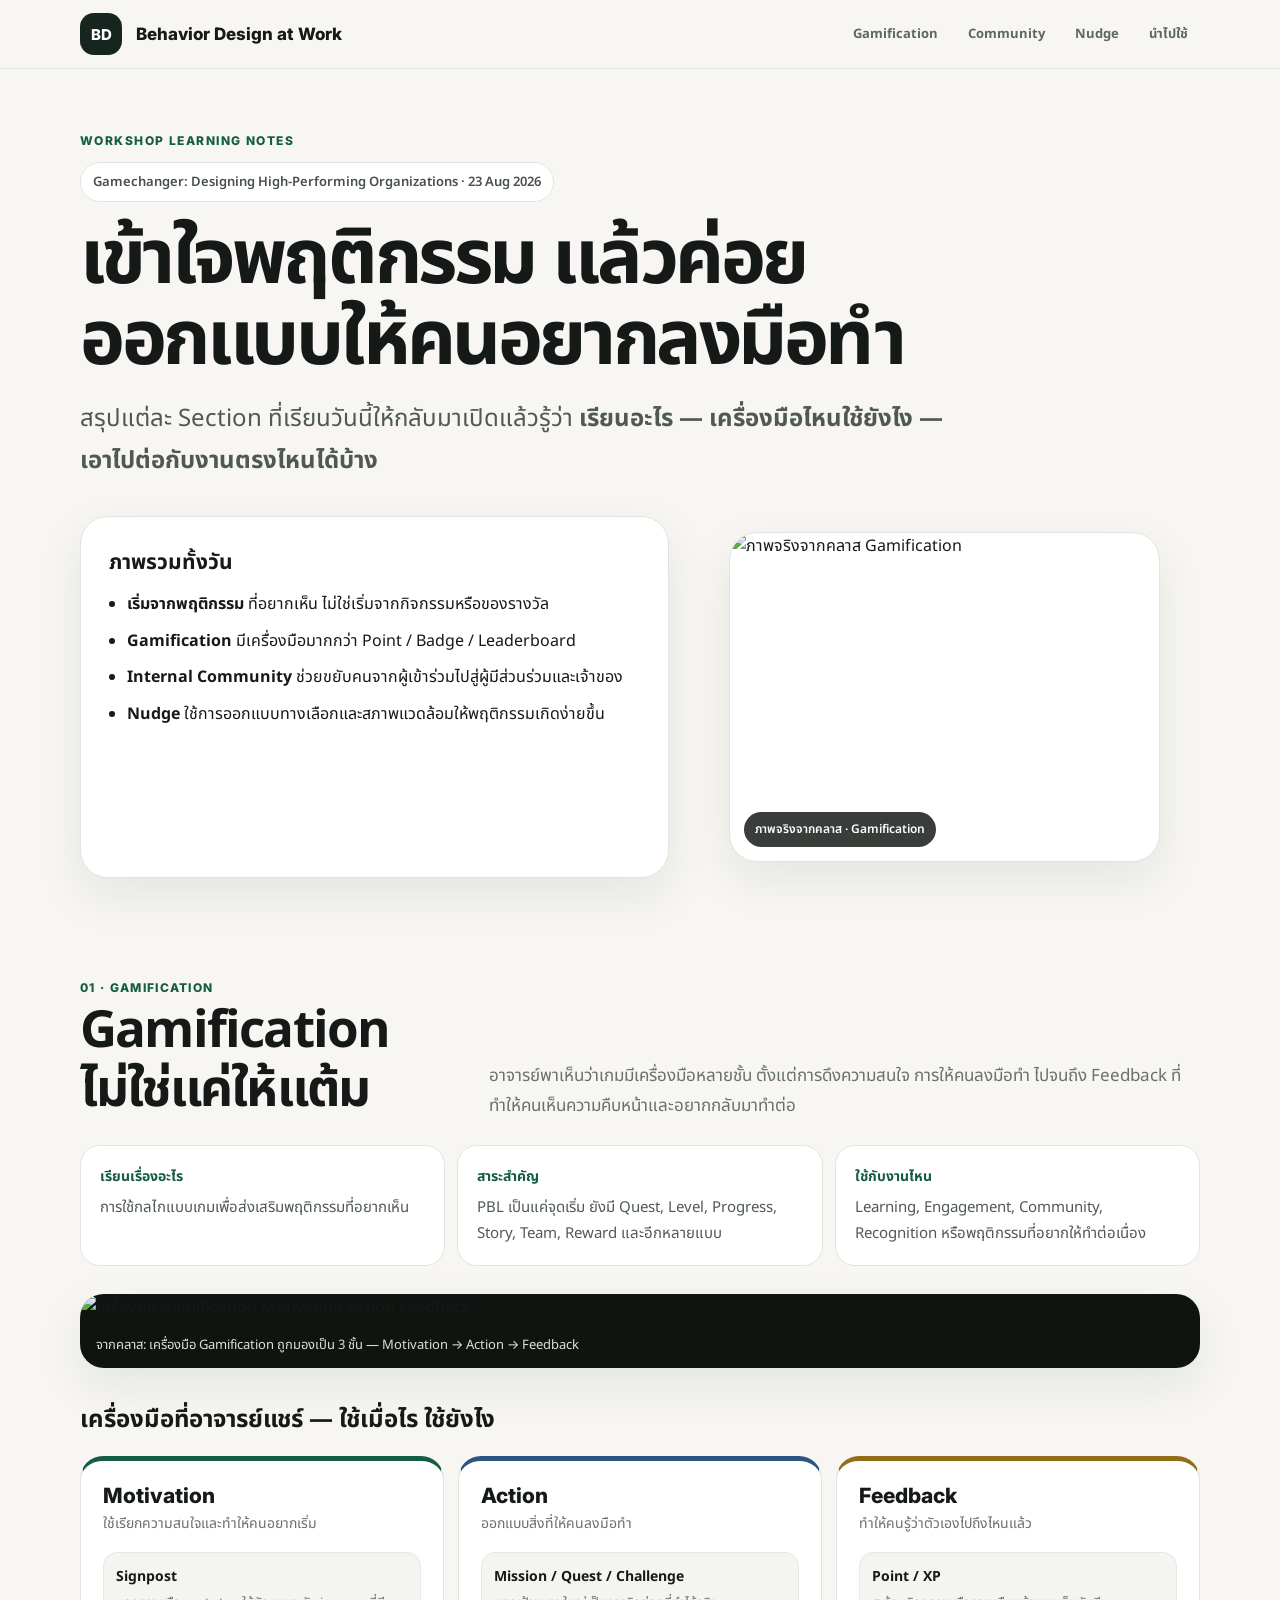
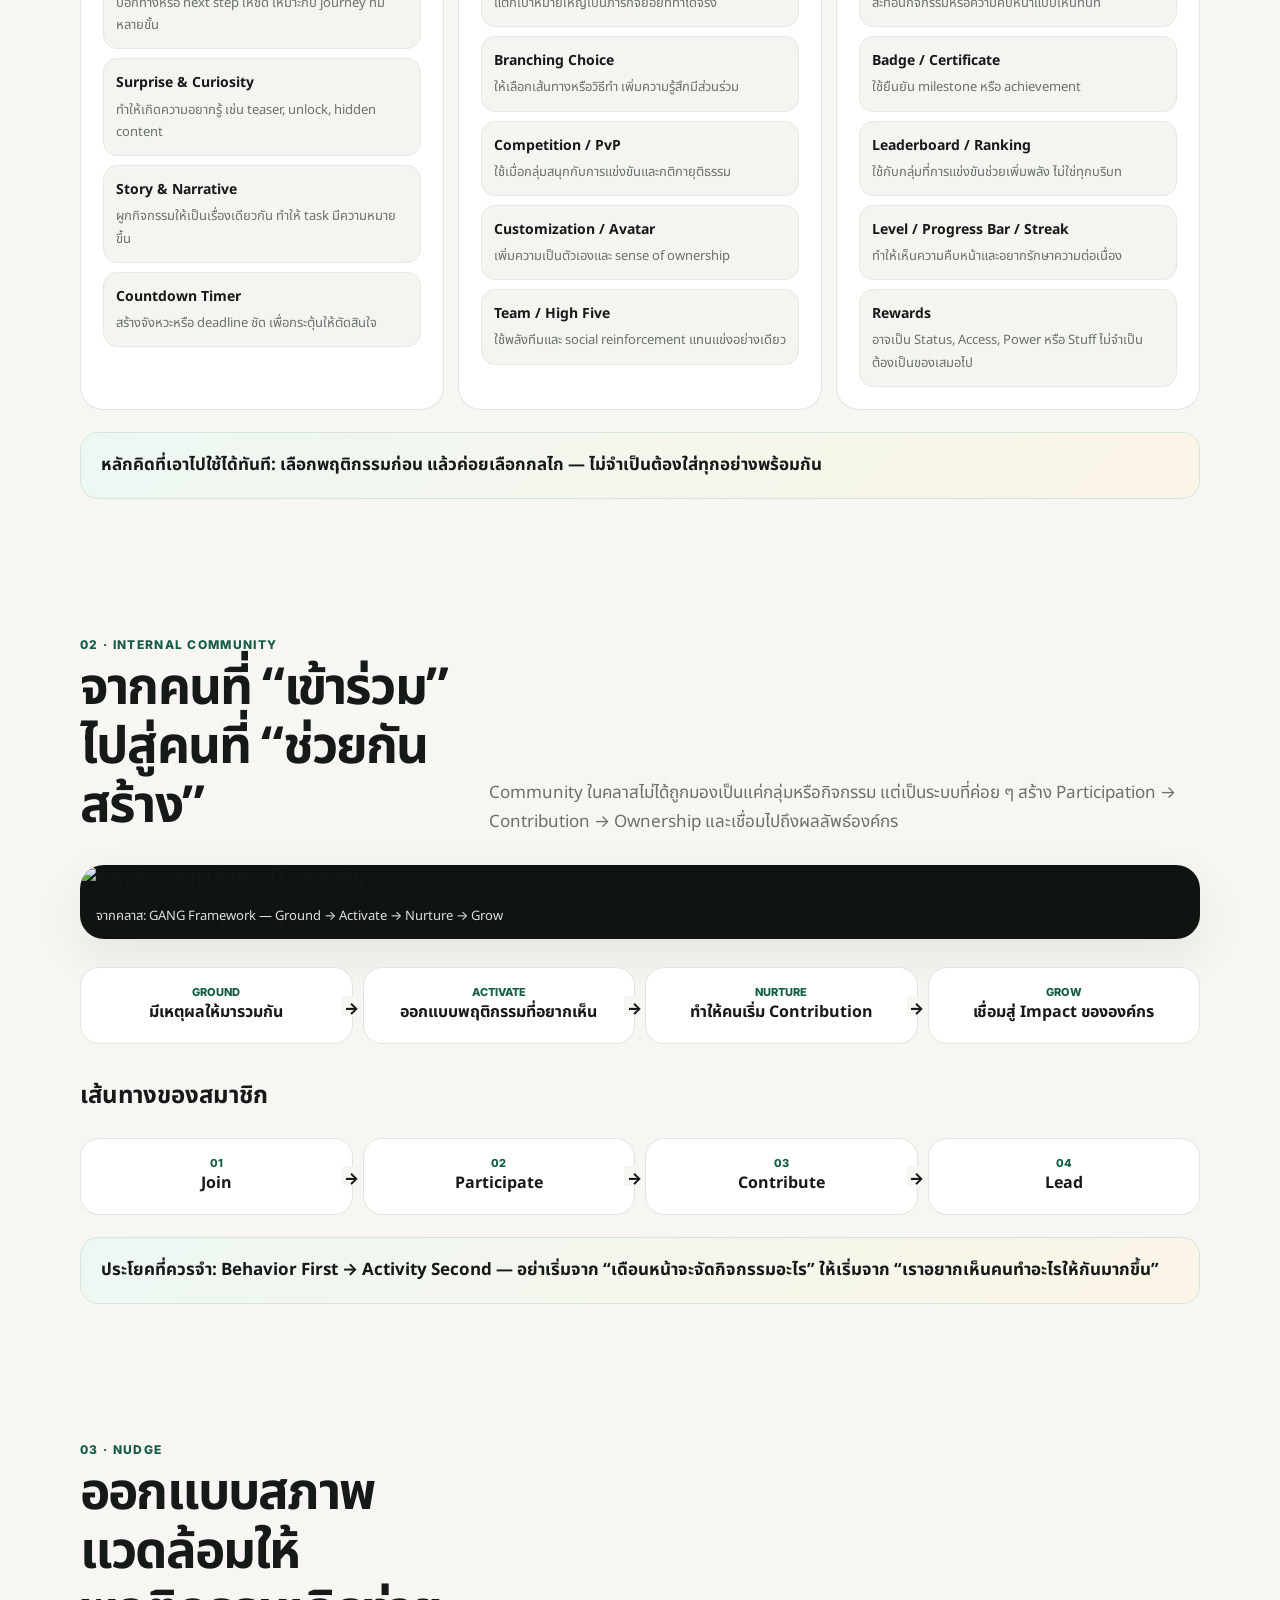
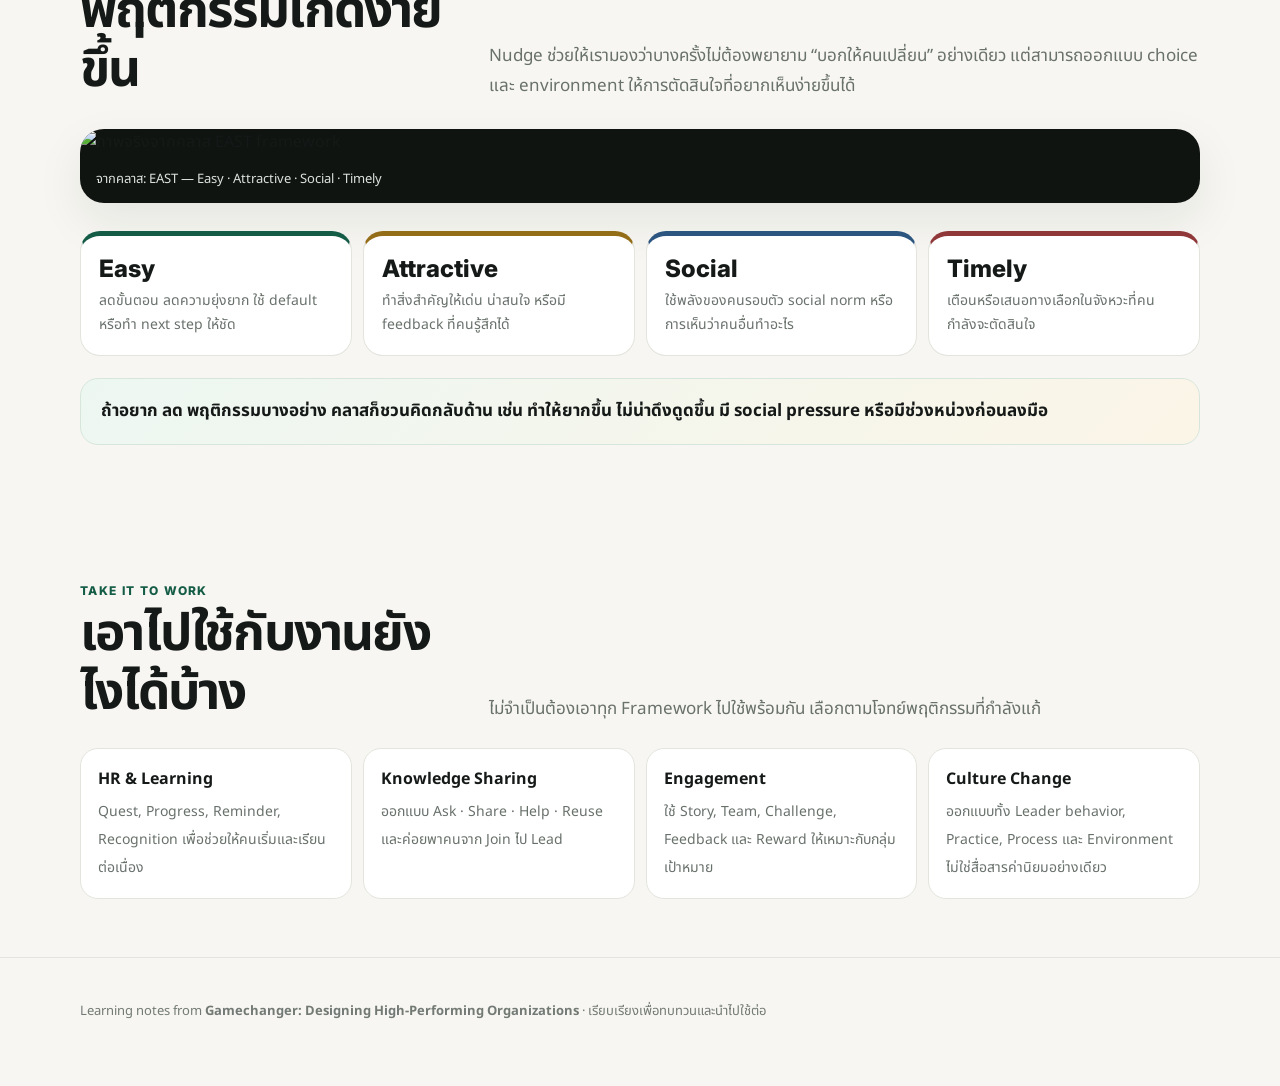
==== index.html @ 9a5d6af5 "Publish standalone Behavior Design workshop notes" ====
<!doctype html>
<html lang="th">
<head>
<meta charset="utf-8">
<meta name="viewport" content="width=device-width, initial-scale=1, viewport-fit=cover">
<meta name="theme-color" content="#F7F6F2">
<title>Behavior Design at Work — Gamechanger Workshop Notes</title>
<meta name="description" content="สรุปการเรียนจากงาน Gamechanger: Designing High-Performing Organizations เรื่อง Gamification, Internal Community และ Nudge แบบอ่านง่ายและนำไปใช้ได้จริง">
<link rel="preconnect" href="https://fonts.googleapis.com">
<link rel="preconnect" href="https://fonts.gstatic.com" crossorigin>
<link href="https://fonts.googleapis.com/css2?family=Inter:wght@500;600;700;800&family=Noto+Sans+Thai:wght@400;500;600;700&display=swap" rel="stylesheet">
<style>
:root{--bg:#f7f6f2;--card:#fff;--ink:#151917;--muted:#69716b;--line:#e4e4de;--green:#145c46;--green2:#e4f1ec;--blue:#2c557f;--blue2:#e9f0f7;--gold:#946d18;--gold2:#f7eed9;--red:#8f3739;--red2:#f6e8e8;--shadow:0 18px 48px rgba(19,32,25,.08)}
*{box-sizing:border-box}html{scroll-behavior:smooth}body{margin:0;background:var(--bg);color:var(--ink);font-family:'Noto Sans Thai','Inter',sans-serif;line-height:1.72;-webkit-font-smoothing:antialiased}a{color:inherit}img{display:block;max-width:100%}.wrap{width:min(1120px,calc(100% - 32px));margin:auto}
.top{position:sticky;top:0;z-index:30;background:rgba(247,246,242,.92);backdrop-filter:blur(14px);border-bottom:1px solid rgba(228,228,222,.9)}.topin{min-height:68px;display:flex;align-items:center;gap:14px}.logo{width:42px;height:42px;border-radius:14px;background:#17251f;color:#fff;display:grid;place-items:center;font:800 15px Inter}.brand{font:800 17px Inter}.nav{margin-left:auto;display:flex;gap:6px}.nav a{text-decoration:none;color:#5f6761;font-weight:700;font-size:13px;padding:9px 12px;border-radius:999px}.nav a:hover{background:#fff}
.hero{padding:64px 0 44px}.eyebrow{color:var(--green);font:800 12px Inter;letter-spacing:.12em;text-transform:uppercase}.event{display:inline-flex;margin-top:14px;padding:8px 12px;border:1px solid var(--line);background:#fff;border-radius:999px;font-size:13px;font-weight:600;color:#465049}.hero h1{font-size:clamp(42px,7vw,76px);line-height:1.06;letter-spacing:-.045em;margin:18px 0 18px;max-width:930px}.lead{font-size:clamp(18px,2.2vw,24px);color:#4f5952;max-width:880px;margin:0}.heroGrid{margin-top:34px;display:grid;grid-template-columns:1.07fr .93fr;gap:20px;align-items:stretch}.summary,.photo{background:var(--card);border:1px solid var(--line);border-radius:28px;box-shadow:var(--shadow)}.summary{padding:28px}.summary h2{font-size:21px;margin:0 0 10px}.summary ul{margin:0;padding-left:1.15em}.summary li{margin:9px 0}.photo{overflow:hidden;position:relative;min-height:330px}.photo img{width:100%;height:100%;object-fit:cover}.cap{position:absolute;bottom:14px;left:14px;color:#fff;background:rgba(15,20,17,.82);border-radius:999px;padding:7px 11px;font-size:12px;font-weight:600}
.section{padding:58px 0}.sectionHead{display:grid;grid-template-columns:.7fr 1.3fr;gap:26px;align-items:end;margin-bottom:24px}.kicker{font:800 12px Inter;color:var(--green);letter-spacing:.11em;text-transform:uppercase}.section h2{font-size:clamp(32px,4vw,52px);line-height:1.15;letter-spacing:-.035em;margin:8px 0 0}.intro{margin:0;color:var(--muted);font-size:17px;max-width:720px}.quick{display:grid;grid-template-columns:repeat(3,1fr);gap:12px;margin:22px 0 28px}.q{background:#fff;border:1px solid var(--line);border-radius:20px;padding:19px}.q b{display:block;color:var(--green);font-size:14px;margin-bottom:6px}.q p{margin:0;color:#505a53;font-size:15px}
.figure{background:#101411;border-radius:24px;overflow:hidden;box-shadow:var(--shadow);margin:28px 0}.figure img{width:100%;max-height:560px;object-fit:cover}.figcap{padding:12px 16px;color:#dce1dd;font-size:13px}
.sub{font-size:24px;margin:32px 0 14px}.toolkit{display:grid;grid-template-columns:repeat(3,1fr);gap:14px}.group{background:#fff;border:1px solid var(--line);border-radius:23px;padding:22px}.group.m{border-top:5px solid var(--green)}.group.a{border-top:5px solid var(--blue)}.group.f{border-top:5px solid var(--gold)}.group h3{font:800 21px Inter;margin:0}.group>.desc{font-size:14px;color:var(--muted);margin:4px 0 16px}.chips{display:flex;flex-direction:column;gap:9px}.chip{background:#f4f4f0;border:1px solid #e8e8e2;border-radius:14px;padding:12px}.chip strong{display:block;font-size:14px}.chip span{display:block;font-size:13px;color:#69716b;margin-top:3px}
.flow{display:grid;grid-template-columns:repeat(4,1fr);gap:10px;margin:20px 0}.step{background:#fff;border:1px solid var(--line);border-radius:19px;text-align:center;padding:17px;position:relative}.step small{display:block;color:var(--green);font:800 11px Inter}.step strong{font-size:16px}.step:not(:last-child):after{content:'→';position:absolute;right:-10px;top:50%;transform:translateY(-50%);background:var(--bg);width:20px;height:20px;display:grid;place-items:center;font-weight:800}.callout{margin:22px 0;padding:18px 20px;border-radius:18px;background:linear-gradient(135deg,#edf7f2,#fbf5e7);border:1px solid #d7e6dc;font-size:17px;font-weight:700}
.east{display:grid;grid-template-columns:repeat(4,1fr);gap:11px}.e{background:#fff;border:1px solid var(--line);border-radius:20px;padding:18px}.e strong{display:block;font:800 24px Inter;margin-bottom:6px}.e p{margin:0;color:var(--muted);font-size:14px}.e.easy{border-top:5px solid var(--green)}.e.att{border-top:5px solid var(--gold)}.e.soc{border-top:5px solid var(--blue)}.e.time{border-top:5px solid var(--red)}
.apps{display:grid;grid-template-columns:repeat(4,1fr);gap:11px}.app{background:#fff;border:1px solid var(--line);border-radius:18px;padding:17px}.app strong{display:block;margin-bottom:5px}.app span{font-size:14px;color:var(--muted)}.footer{padding:42px 0 64px;color:#737a75;font-size:13px;border-top:1px solid var(--line)}
@media(max-width:820px){.wrap{width:min(100% - 24px,1120px)}.topin{min-height:62px}.nav{display:none}.brand{font-size:15px}.hero{padding:42px 0 30px}.hero h1{font-size:42px}.heroGrid,.sectionHead{grid-template-columns:1fr}.photo{min-height:250px}.quick,.toolkit,.east,.apps{grid-template-columns:1fr}.flow{grid-template-columns:1fr 1fr}.step:nth-child(2):after{display:none}.section{padding:44px 0}.intro{font-size:16px}.figure img{max-height:none}}
</style>
</head>
<body>
<header class="top"><div class="wrap topin"><div class="logo">BD</div><div class="brand">Behavior Design at Work</div><nav class="nav"><a href="#gamification">Gamification</a><a href="#community">Community</a><a href="#nudge">Nudge</a><a href="#apply">นำไปใช้</a></nav></div></header>
<main>
<section class="hero"><div class="wrap"><div class="eyebrow">Workshop Learning Notes</div><div class="event">Gamechanger: Designing High-Performing Organizations · 23 Aug 2026</div><h1>เข้าใจพฤติกรรม แล้วค่อยออกแบบให้คนอยากลงมือทำ</h1><p class="lead">สรุปแต่ละ Section ที่เรียนวันนี้ให้กลับมาเปิดแล้วรู้ว่า <b>เรียนอะไร — เครื่องมือไหนใช้ยังไง — เอาไปต่อกับงานตรงไหนได้บ้าง</b></p><div class="heroGrid"><article class="summary"><h2>ภาพรวมทั้งวัน</h2><ul><li><b>เริ่มจากพฤติกรรม</b> ที่อยากเห็น ไม่ใช่เริ่มจากกิจกรรมหรือของรางวัล</li><li><b>Gamification</b> มีเครื่องมือมากกว่า Point / Badge / Leaderboard</li><li><b>Internal Community</b> ช่วยขยับคนจากผู้เข้าร่วมไปสู่ผู้มีส่วนร่วมและเจ้าของ</li><li><b>Nudge</b> ใช้การออกแบบทางเลือกและสภาพแวดล้อมให้พฤติกรรมเกิดง่ายขึ้น</li></ul></article><figure class="photo"><img src="https://raw.githubusercontent.com/Berryoatzii/training-dashboard/main/behavior-design-notes/gamification.jpg" alt="ภาพจริงจากคลาส Gamification"><figcaption class="cap">ภาพจริงจากคลาส · Gamification</figcaption></figure></div></div></section>
<section class="section" id="gamification"><div class="wrap"><div class="sectionHead"><div><div class="kicker">01 · Gamification</div><h2>Gamification ไม่ใช่แค่ให้แต้ม</h2></div><p class="intro">อาจารย์พาเห็นว่าเกมมีเครื่องมือหลายชั้น ตั้งแต่การดึงความสนใจ การให้คนลงมือทำ ไปจนถึง Feedback ที่ทำให้คนเห็นความคืบหน้าและอยากกลับมาทำต่อ</p></div><div class="quick"><div class="q"><b>เรียนเรื่องอะไร</b><p>การใช้กลไกแบบเกมเพื่อส่งเสริมพฤติกรรมที่อยากเห็น</p></div><div class="q"><b>สาระสำคัญ</b><p>PBL เป็นแค่จุดเริ่ม ยังมี Quest, Level, Progress, Story, Team, Reward และอีกหลายแบบ</p></div><div class="q"><b>ใช้กับงานไหน</b><p>Learning, Engagement, Community, Recognition หรือพฤติกรรมที่อยากให้ทำต่อเนื่อง</p></div></div><figure class="figure"><img src="https://raw.githubusercontent.com/Berryoatzii/training-dashboard/main/behavior-design-notes/gamification.jpg" alt="เครื่องมือ Gamification Motivation Action Feedback"><figcaption class="figcap">จากคลาส: เครื่องมือ Gamification ถูกมองเป็น 3 ชั้น — Motivation → Action → Feedback</figcaption></figure><h3 class="sub">เครื่องมือที่อาจารย์แชร์ — ใช้เมื่อไร ใช้ยังไง</h3><div class="toolkit"><div class="group m"><h3>Motivation</h3><p class="desc">ใช้เรียกความสนใจและทำให้คนอยากเริ่ม</p><div class="chips"><div class="chip"><strong>Signpost</strong><span>บอกทางหรือ next step ให้ชัด เหมาะกับ journey ที่มีหลายขั้น</span></div><div class="chip"><strong>Surprise & Curiosity</strong><span>ทำให้เกิดความอยากรู้ เช่น teaser, unlock, hidden content</span></div><div class="chip"><strong>Story & Narrative</strong><span>ผูกกิจกรรมให้เป็นเรื่องเดียวกัน ทำให้ task มีความหมายขึ้น</span></div><div class="chip"><strong>Countdown Timer</strong><span>สร้างจังหวะหรือ deadline ชัด เพื่อกระตุ้นให้ตัดสินใจ</span></div></div></div><div class="group a"><h3>Action</h3><p class="desc">ออกแบบสิ่งที่ให้คนลงมือทำ</p><div class="chips"><div class="chip"><strong>Mission / Quest / Challenge</strong><span>แตกเป้าหมายใหญ่เป็นภารกิจย่อยที่ทำได้จริง</span></div><div class="chip"><strong>Branching Choice</strong><span>ให้เลือกเส้นทางหรือวิธีทำ เพิ่มความรู้สึกมีส่วนร่วม</span></div><div class="chip"><strong>Competition / PvP</strong><span>ใช้เมื่อกลุ่มสนุกกับการแข่งขันและกติกายุติธรรม</span></div><div class="chip"><strong>Customization / Avatar</strong><span>เพิ่มความเป็นตัวเองและ sense of ownership</span></div><div class="chip"><strong>Team / High Five</strong><span>ใช้พลังทีมและ social reinforcement แทนแข่งอย่างเดียว</span></div></div></div><div class="group f"><h3>Feedback</h3><p class="desc">ทำให้คนรู้ว่าตัวเองไปถึงไหนแล้ว</p><div class="chips"><div class="chip"><strong>Point / XP</strong><span>สะท้อนกิจกรรมหรือความคืบหน้าแบบเห็นทันที</span></div><div class="chip"><strong>Badge / Certificate</strong><span>ใช้ยืนยัน milestone หรือ achievement</span></div><div class="chip"><strong>Leaderboard / Ranking</strong><span>ใช้กับกลุ่มที่การแข่งขันช่วยเพิ่มพลัง ไม่ใช่ทุกบริบท</span></div><div class="chip"><strong>Level / Progress Bar / Streak</strong><span>ทำให้เห็นความคืบหน้าและอยากรักษาความต่อเนื่อง</span></div><div class="chip"><strong>Rewards</strong><span>อาจเป็น Status, Access, Power หรือ Stuff ไม่จำเป็นต้องเป็นของเสมอไป</span></div></div></div></div><div class="callout">หลักคิดที่เอาไปใช้ได้ทันที: <b>เลือกพฤติกรรมก่อน แล้วค่อยเลือกกลไก</b> — ไม่จำเป็นต้องใส่ทุกอย่างพร้อมกัน</div></div></section>
<section class="section" id="community"><div class="wrap"><div class="sectionHead"><div><div class="kicker">02 · Internal Community</div><h2>จากคนที่ “เข้าร่วม” ไปสู่คนที่ “ช่วยกันสร้าง”</h2></div><p class="intro">Community ในคลาสไม่ได้ถูกมองเป็นแค่กลุ่มหรือกิจกรรม แต่เป็นระบบที่ค่อย ๆ สร้าง Participation → Contribution → Ownership และเชื่อมไปถึงผลลัพธ์องค์กร</p></div><figure class="figure"><img src="https://raw.githubusercontent.com/Berryoatzii/training-dashboard/main/behavior-design-notes/community.jpg" alt="ภาพจริงจากคลาส Internal Community"><figcaption class="figcap">จากคลาส: GANG Framework — Ground → Activate → Nurture → Grow</figcaption></figure><div class="flow"><div class="step"><small>GROUND</small><strong>มีเหตุผลให้มารวมกัน</strong></div><div class="step"><small>ACTIVATE</small><strong>ออกแบบพฤติกรรมที่อยากเห็น</strong></div><div class="step"><small>NURTURE</small><strong>ทำให้คนเริ่ม Contribution</strong></div><div class="step"><small>GROW</small><strong>เชื่อมสู่ Impact ขององค์กร</strong></div></div><h3 class="sub">เส้นทางของสมาชิก</h3><div class="flow"><div class="step"><small>01</small><strong>Join</strong></div><div class="step"><small>02</small><strong>Participate</strong></div><div class="step"><small>03</small><strong>Contribute</strong></div><div class="step"><small>04</small><strong>Lead</strong></div></div><div class="callout">ประโยคที่ควรจำ: <b>Behavior First → Activity Second</b> — อย่าเริ่มจาก “เดือนหน้าจะจัดกิจกรรมอะไร” ให้เริ่มจาก “เราอยากเห็นคนทำอะไรให้กันมากขึ้น”</div></div></section>
<section class="section" id="nudge"><div class="wrap"><div class="sectionHead"><div><div class="kicker">03 · Nudge</div><h2>ออกแบบสภาพแวดล้อมให้พฤติกรรมเกิดง่ายขึ้น</h2></div><p class="intro">Nudge ช่วยให้เรามองว่าบางครั้งไม่ต้องพยายาม “บอกให้คนเปลี่ยน” อย่างเดียว แต่สามารถออกแบบ choice และ environment ให้การตัดสินใจที่อยากเห็นง่ายขึ้นได้</p></div><figure class="figure"><img src="https://raw.githubusercontent.com/Berryoatzii/training-dashboard/main/behavior-design-notes/nudge.jpg" alt="ภาพจริงจากคลาส EAST framework"><figcaption class="figcap">จากคลาส: EAST — Easy · Attractive · Social · Timely</figcaption></figure><div class="east"><div class="e easy"><strong>Easy</strong><p>ลดขั้นตอน ลดความยุ่งยาก ใช้ default หรือทำ next step ให้ชัด</p></div><div class="e att"><strong>Attractive</strong><p>ทำสิ่งสำคัญให้เด่น น่าสนใจ หรือมี feedback ที่คนรู้สึกได้</p></div><div class="e soc"><strong>Social</strong><p>ใช้พลังของคนรอบตัว social norm หรือการเห็นว่าคนอื่นทำอะไร</p></div><div class="e time"><strong>Timely</strong><p>เตือนหรือเสนอทางเลือกในจังหวะที่คนกำลังจะตัดสินใจ</p></div></div><div class="callout">ถ้าอยาก <b>ลด</b> พฤติกรรมบางอย่าง คลาสก็ชวนคิดกลับด้าน เช่น ทำให้ยากขึ้น ไม่น่าดึงดูดขึ้น มี social pressure หรือมีช่วงหน่วงก่อนลงมือ</div></div></section>
<section class="section" id="apply"><div class="wrap"><div class="sectionHead"><div><div class="kicker">Take it to Work</div><h2>เอาไปใช้กับงานยังไงได้บ้าง</h2></div><p class="intro">ไม่จำเป็นต้องเอาทุก Framework ไปใช้พร้อมกัน เลือกตามโจทย์พฤติกรรมที่กำลังแก้</p></div><div class="apps"><div class="app"><strong>HR & Learning</strong><span>Quest, Progress, Reminder, Recognition เพื่อช่วยให้คนเริ่มและเรียนต่อเนื่อง</span></div><div class="app"><strong>Knowledge Sharing</strong><span>ออกแบบ Ask · Share · Help · Reuse และค่อยพาคนจาก Join ไป Lead</span></div><div class="app"><strong>Engagement</strong><span>ใช้ Story, Team, Challenge, Feedback และ Reward ให้เหมาะกับกลุ่มเป้าหมาย</span></div><div class="app"><strong>Culture Change</strong><span>ออกแบบทั้ง Leader behavior, Practice, Process และ Environment ไม่ใช่สื่อสารค่านิยมอย่างเดียว</span></div></div></div></section>
</main>
<footer class="footer"><div class="wrap">Learning notes from <b>Gamechanger: Designing High-Performing Organizations</b> · เรียบเรียงเพื่อทบทวนและนำไปใช้ต่อ</div></footer>
</body>
</html>
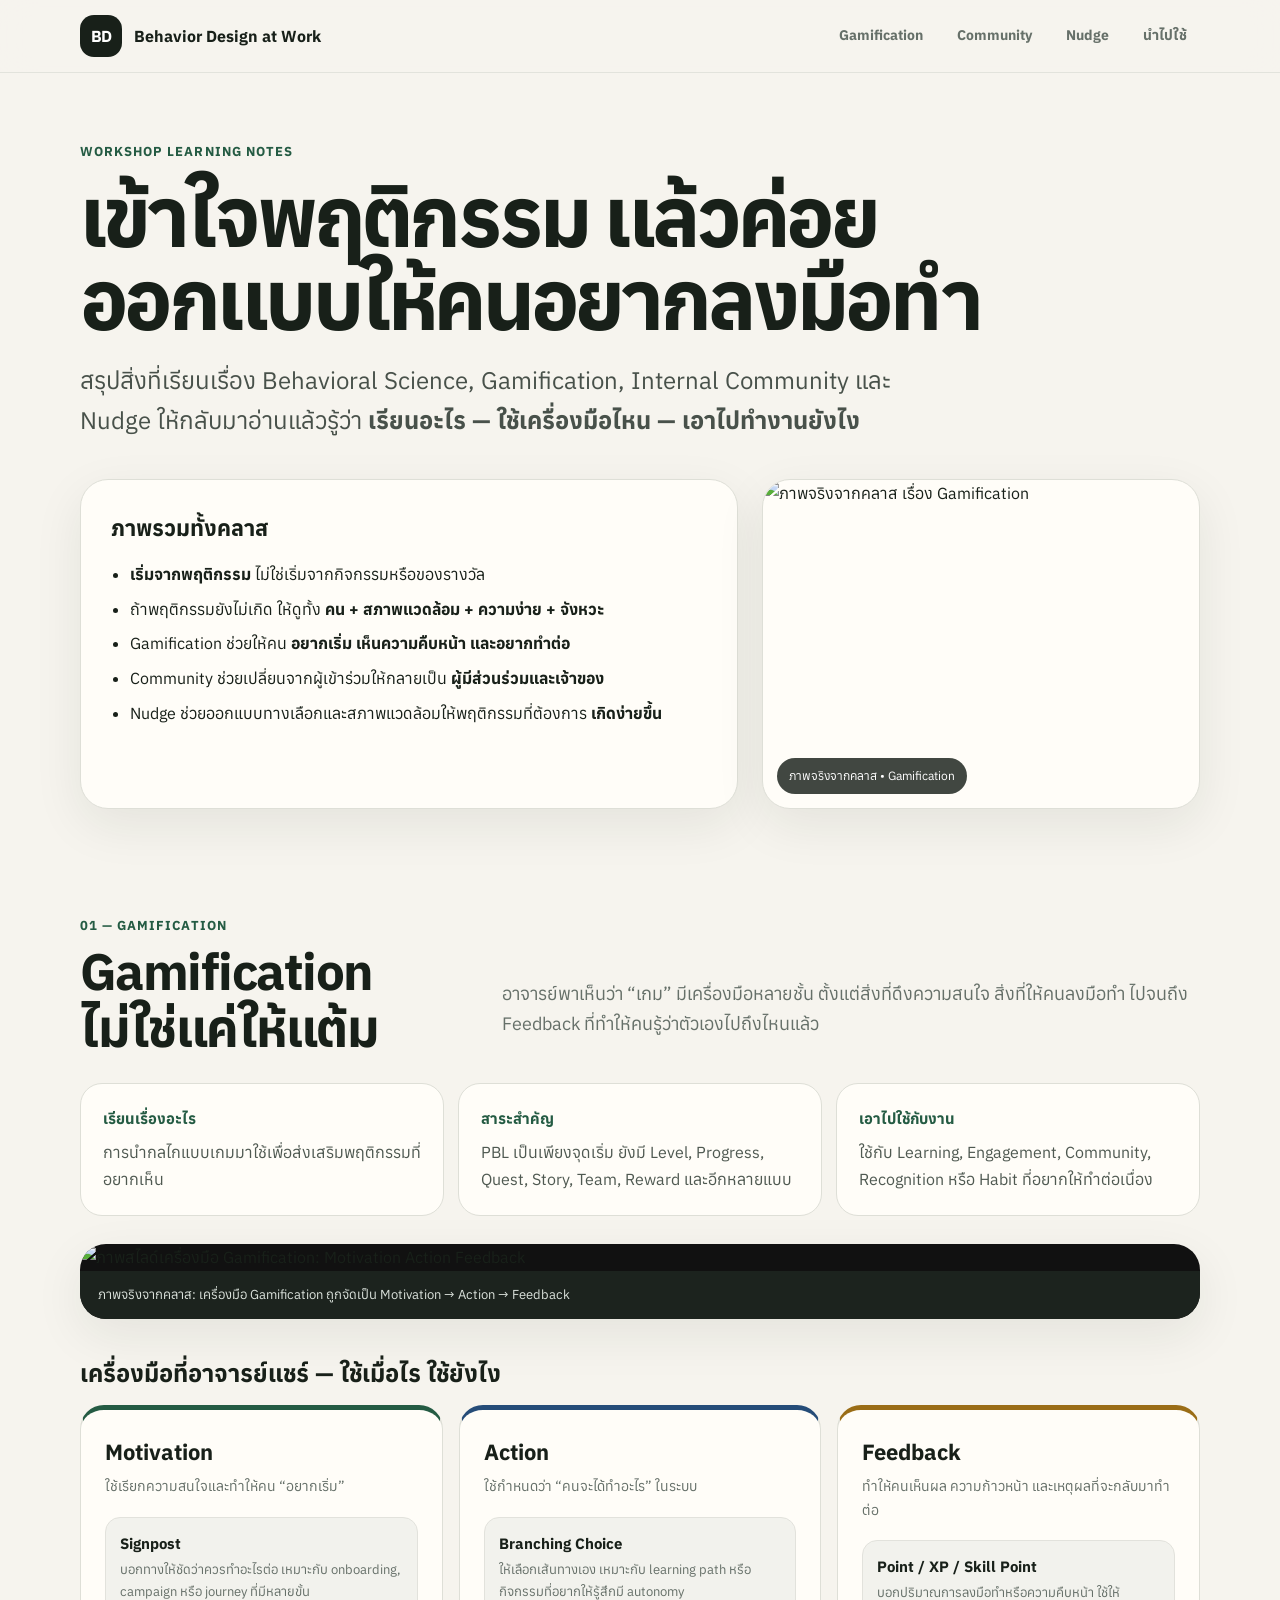
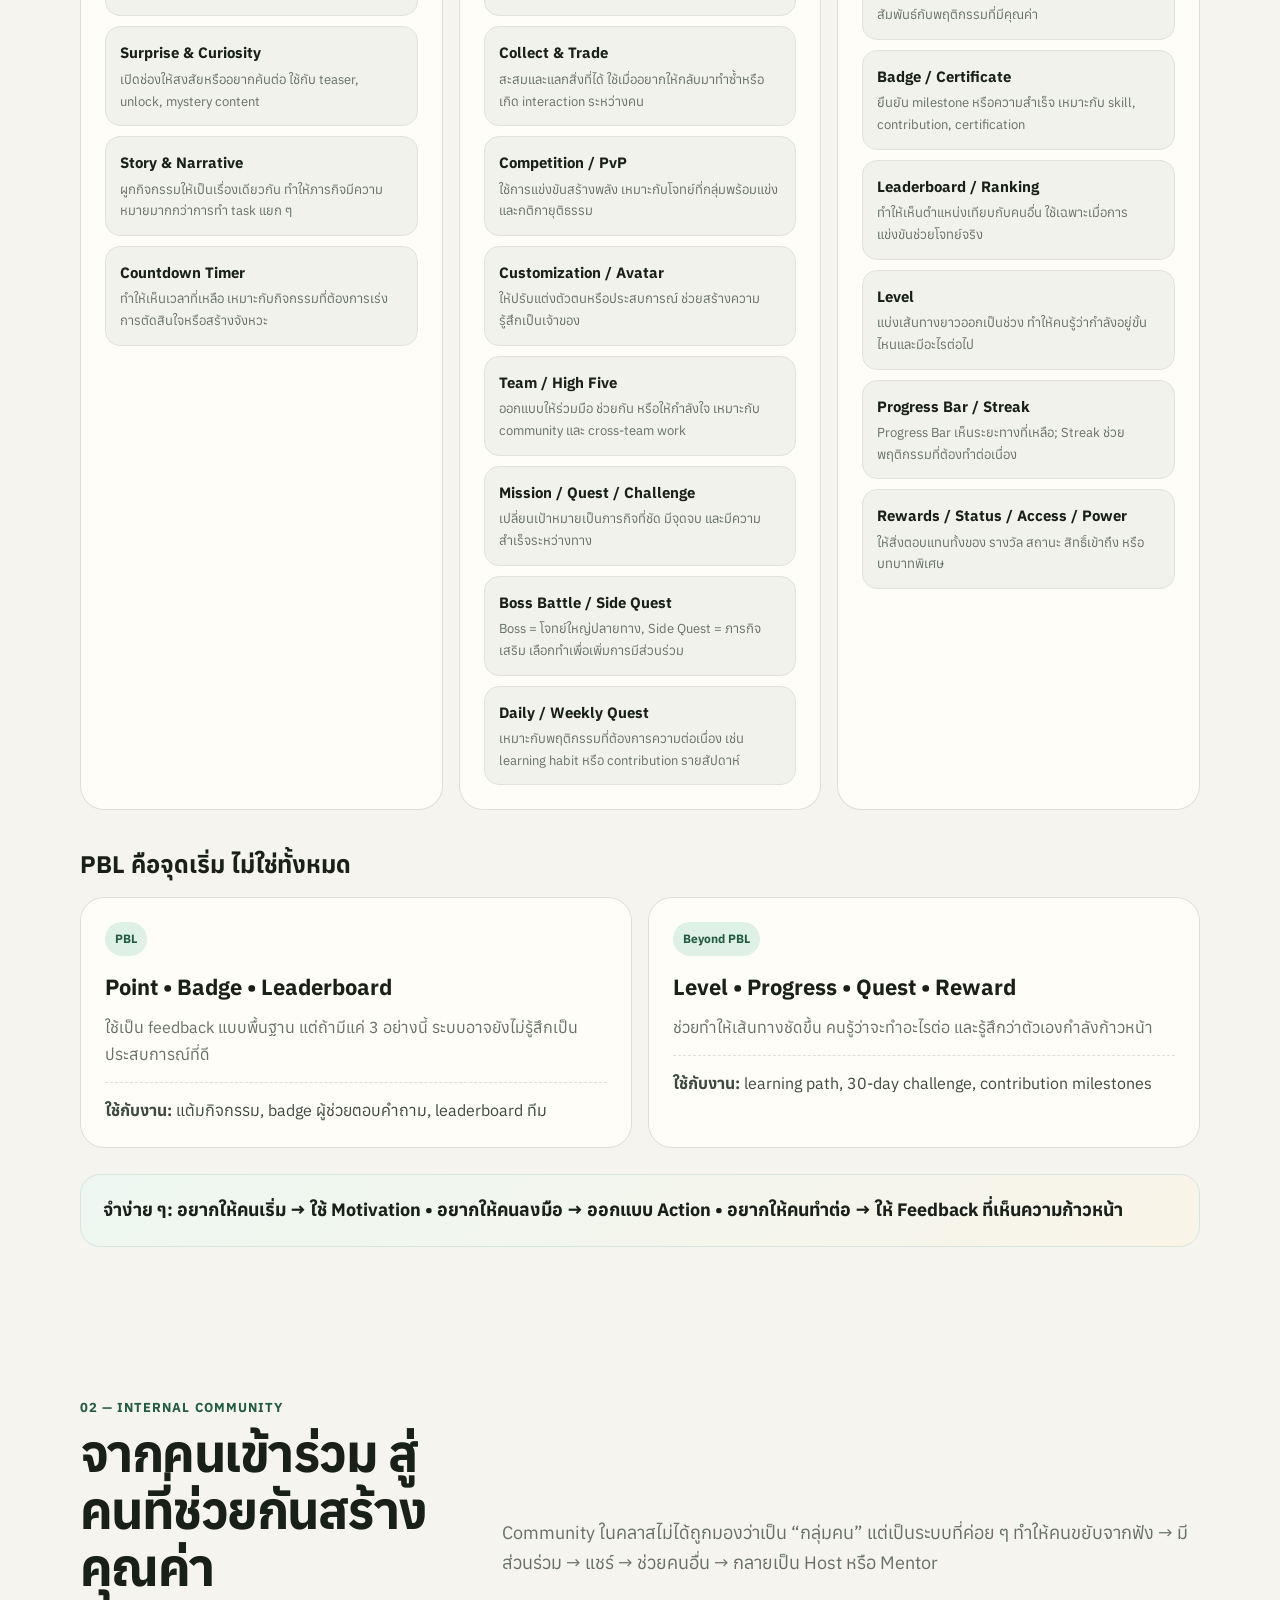
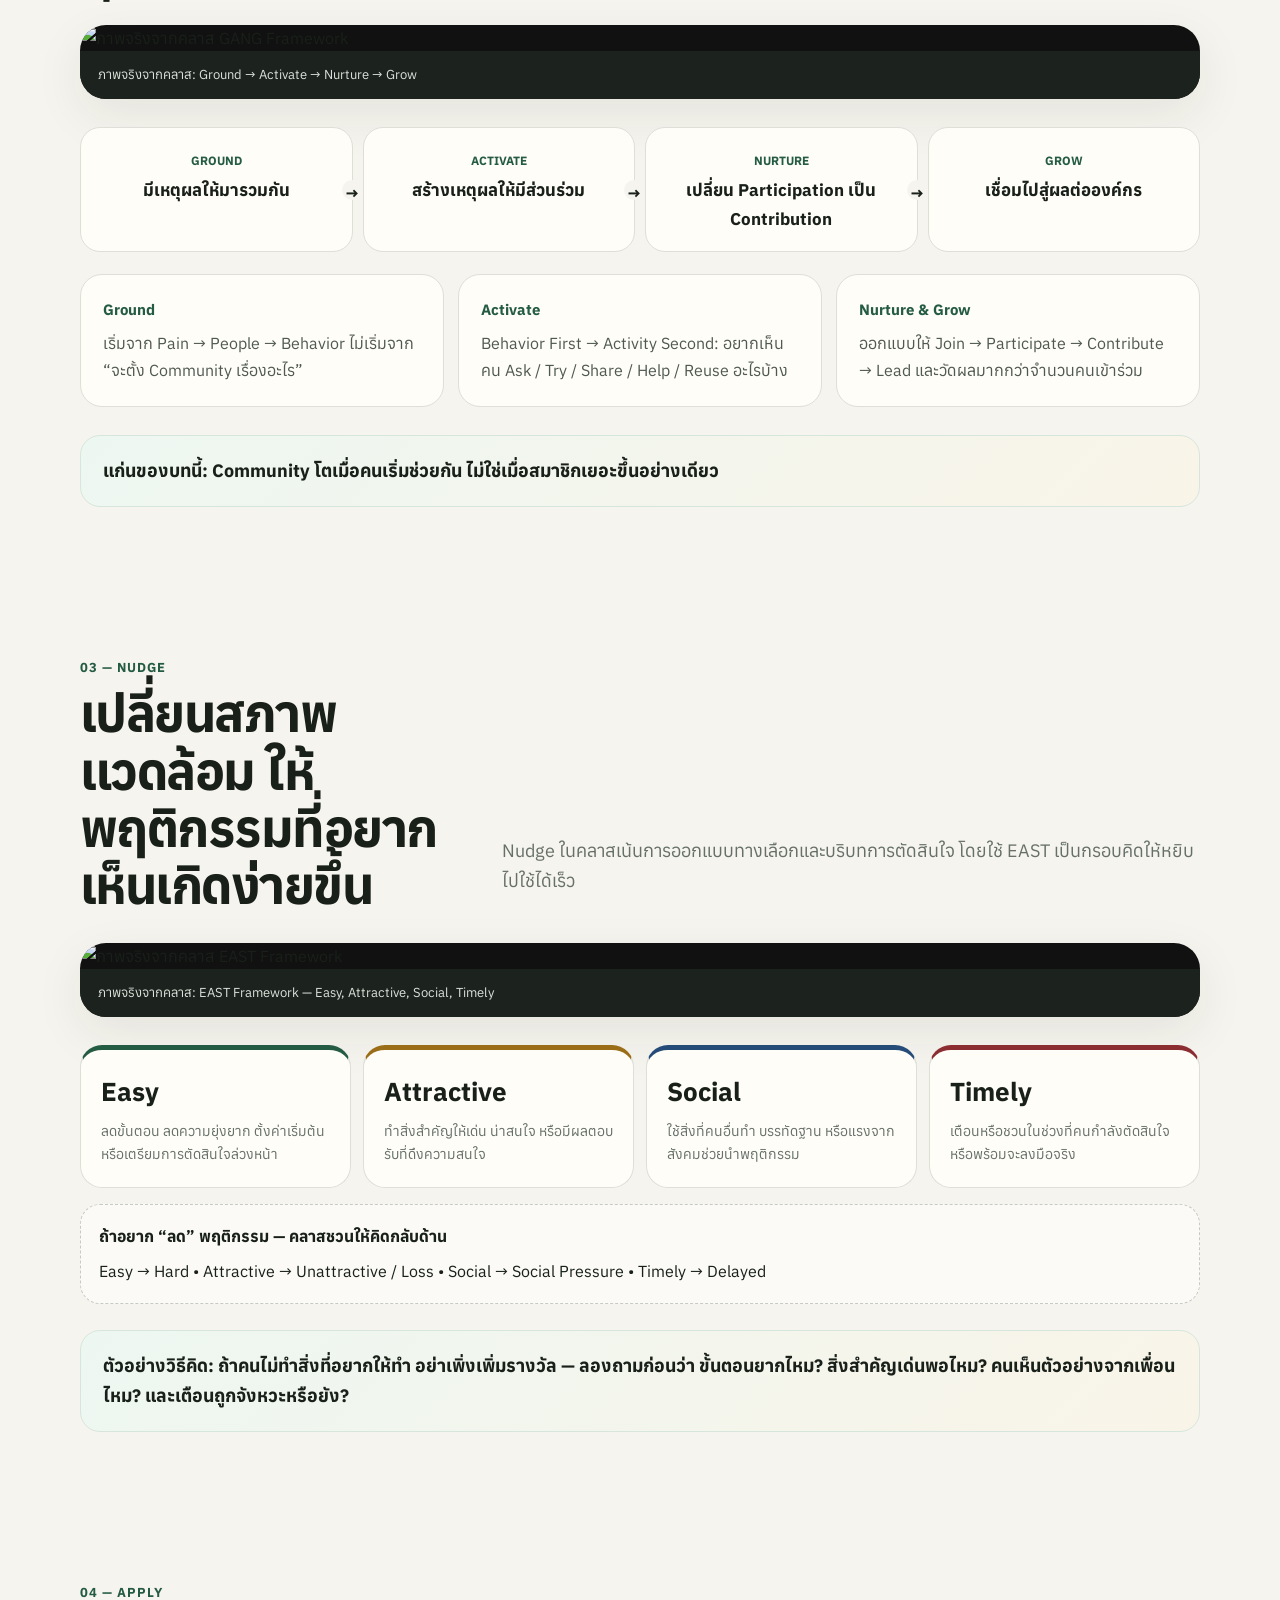
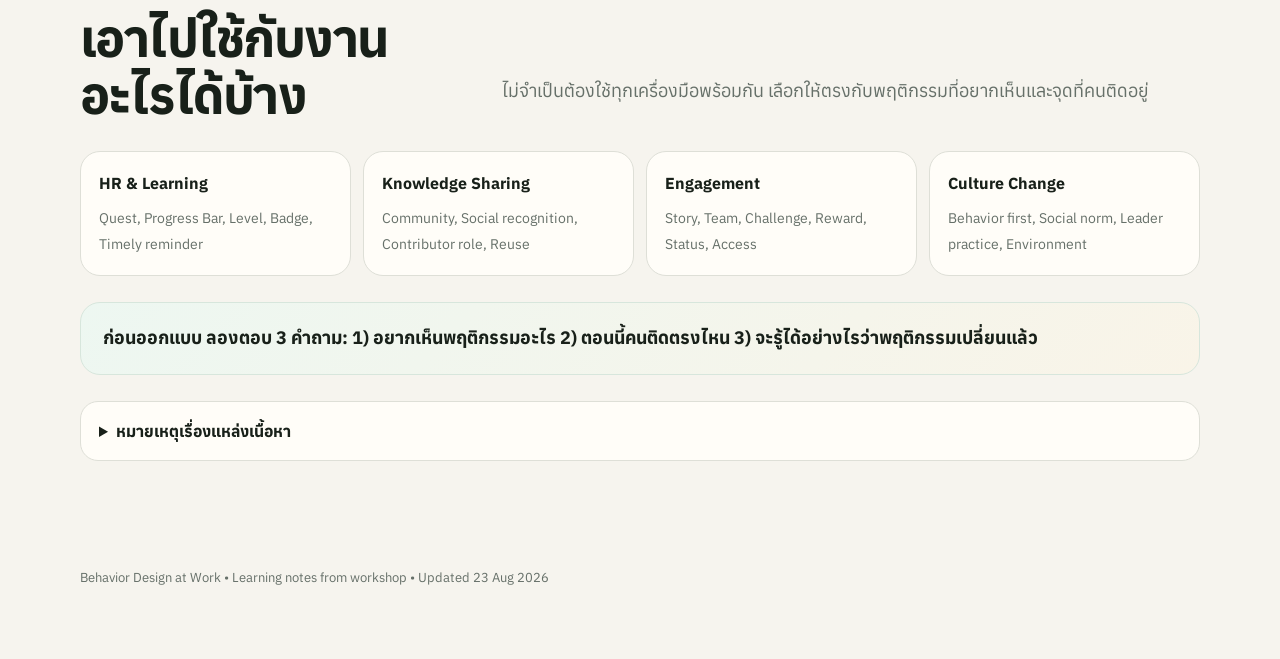
==== commit 6ad0e9ad: "Fix standalone site assets and use modern Thai layout" ====
--- a/index.html
+++ b/index.html
@@ -1,37 +1 @@
-<!doctype html>
-<html lang="th">
-<head>
-<meta charset="utf-8">
-<meta name="viewport" content="width=device-width, initial-scale=1, viewport-fit=cover">
-<meta name="theme-color" content="#F7F6F2">
-<title>Behavior Design at Work — Gamechanger Workshop Notes</title>
-<meta name="description" content="สรุปการเรียนจากงาน Gamechanger: Designing High-Performing Organizations เรื่อง Gamification, Internal Community และ Nudge แบบอ่านง่ายและนำไปใช้ได้จริง">
-<link rel="preconnect" href="https://fonts.googleapis.com">
-<link rel="preconnect" href="https://fonts.gstatic.com" crossorigin>
-<link href="https://fonts.googleapis.com/css2?family=Inter:wght@500;600;700;800&family=Noto+Sans+Thai:wght@400;500;600;700&display=swap" rel="stylesheet">
-<style>
-:root{--bg:#f7f6f2;--card:#fff;--ink:#151917;--muted:#69716b;--line:#e4e4de;--green:#145c46;--green2:#e4f1ec;--blue:#2c557f;--blue2:#e9f0f7;--gold:#946d18;--gold2:#f7eed9;--red:#8f3739;--red2:#f6e8e8;--shadow:0 18px 48px rgba(19,32,25,.08)}
-*{box-sizing:border-box}html{scroll-behavior:smooth}body{margin:0;background:var(--bg);color:var(--ink);font-family:'Noto Sans Thai','Inter',sans-serif;line-height:1.72;-webkit-font-smoothing:antialiased}a{color:inherit}img{display:block;max-width:100%}.wrap{width:min(1120px,calc(100% - 32px));margin:auto}
-.top{position:sticky;top:0;z-index:30;background:rgba(247,246,242,.92);backdrop-filter:blur(14px);border-bottom:1px solid rgba(228,228,222,.9)}.topin{min-height:68px;display:flex;align-items:center;gap:14px}.logo{width:42px;height:42px;border-radius:14px;background:#17251f;color:#fff;display:grid;place-items:center;font:800 15px Inter}.brand{font:800 17px Inter}.nav{margin-left:auto;display:flex;gap:6px}.nav a{text-decoration:none;color:#5f6761;font-weight:700;font-size:13px;padding:9px 12px;border-radius:999px}.nav a:hover{background:#fff}
-.hero{padding:64px 0 44px}.eyebrow{color:var(--green);font:800 12px Inter;letter-spacing:.12em;text-transform:uppercase}.event{display:inline-flex;margin-top:14px;padding:8px 12px;border:1px solid var(--line);background:#fff;border-radius:999px;font-size:13px;font-weight:600;color:#465049}.hero h1{font-size:clamp(42px,7vw,76px);line-height:1.06;letter-spacing:-.045em;margin:18px 0 18px;max-width:930px}.lead{font-size:clamp(18px,2.2vw,24px);color:#4f5952;max-width:880px;margin:0}.heroGrid{margin-top:34px;display:grid;grid-template-columns:1.07fr .93fr;gap:20px;align-items:stretch}.summary,.photo{background:var(--card);border:1px solid var(--line);border-radius:28px;box-shadow:var(--shadow)}.summary{padding:28px}.summary h2{font-size:21px;margin:0 0 10px}.summary ul{margin:0;padding-left:1.15em}.summary li{margin:9px 0}.photo{overflow:hidden;position:relative;min-height:330px}.photo img{width:100%;height:100%;object-fit:cover}.cap{position:absolute;bottom:14px;left:14px;color:#fff;background:rgba(15,20,17,.82);border-radius:999px;padding:7px 11px;font-size:12px;font-weight:600}
-.section{padding:58px 0}.sectionHead{display:grid;grid-template-columns:.7fr 1.3fr;gap:26px;align-items:end;margin-bottom:24px}.kicker{font:800 12px Inter;color:var(--green);letter-spacing:.11em;text-transform:uppercase}.section h2{font-size:clamp(32px,4vw,52px);line-height:1.15;letter-spacing:-.035em;margin:8px 0 0}.intro{margin:0;color:var(--muted);font-size:17px;max-width:720px}.quick{display:grid;grid-template-columns:repeat(3,1fr);gap:12px;margin:22px 0 28px}.q{background:#fff;border:1px solid var(--line);border-radius:20px;padding:19px}.q b{display:block;color:var(--green);font-size:14px;margin-bottom:6px}.q p{margin:0;color:#505a53;font-size:15px}
-.figure{background:#101411;border-radius:24px;overflow:hidden;box-shadow:var(--shadow);margin:28px 0}.figure img{width:100%;max-height:560px;object-fit:cover}.figcap{padding:12px 16px;color:#dce1dd;font-size:13px}
-.sub{font-size:24px;margin:32px 0 14px}.toolkit{display:grid;grid-template-columns:repeat(3,1fr);gap:14px}.group{background:#fff;border:1px solid var(--line);border-radius:23px;padding:22px}.group.m{border-top:5px solid var(--green)}.group.a{border-top:5px solid var(--blue)}.group.f{border-top:5px solid var(--gold)}.group h3{font:800 21px Inter;margin:0}.group>.desc{font-size:14px;color:var(--muted);margin:4px 0 16px}.chips{display:flex;flex-direction:column;gap:9px}.chip{background:#f4f4f0;border:1px solid #e8e8e2;border-radius:14px;padding:12px}.chip strong{display:block;font-size:14px}.chip span{display:block;font-size:13px;color:#69716b;margin-top:3px}
-.flow{display:grid;grid-template-columns:repeat(4,1fr);gap:10px;margin:20px 0}.step{background:#fff;border:1px solid var(--line);border-radius:19px;text-align:center;padding:17px;position:relative}.step small{display:block;color:var(--green);font:800 11px Inter}.step strong{font-size:16px}.step:not(:last-child):after{content:'→';position:absolute;right:-10px;top:50%;transform:translateY(-50%);background:var(--bg);width:20px;height:20px;display:grid;place-items:center;font-weight:800}.callout{margin:22px 0;padding:18px 20px;border-radius:18px;background:linear-gradient(135deg,#edf7f2,#fbf5e7);border:1px solid #d7e6dc;font-size:17px;font-weight:700}
-.east{display:grid;grid-template-columns:repeat(4,1fr);gap:11px}.e{background:#fff;border:1px solid var(--line);border-radius:20px;padding:18px}.e strong{display:block;font:800 24px Inter;margin-bottom:6px}.e p{margin:0;color:var(--muted);font-size:14px}.e.easy{border-top:5px solid var(--green)}.e.att{border-top:5px solid var(--gold)}.e.soc{border-top:5px solid var(--blue)}.e.time{border-top:5px solid var(--red)}
-.apps{display:grid;grid-template-columns:repeat(4,1fr);gap:11px}.app{background:#fff;border:1px solid var(--line);border-radius:18px;padding:17px}.app strong{display:block;margin-bottom:5px}.app span{font-size:14px;color:var(--muted)}.footer{padding:42px 0 64px;color:#737a75;font-size:13px;border-top:1px solid var(--line)}
-@media(max-width:820px){.wrap{width:min(100% - 24px,1120px)}.topin{min-height:62px}.nav{display:none}.brand{font-size:15px}.hero{padding:42px 0 30px}.hero h1{font-size:42px}.heroGrid,.sectionHead{grid-template-columns:1fr}.photo{min-height:250px}.quick,.toolkit,.east,.apps{grid-template-columns:1fr}.flow{grid-template-columns:1fr 1fr}.step:nth-child(2):after{display:none}.section{padding:44px 0}.intro{font-size:16px}.figure img{max-height:none}}
-</style>
-</head>
-<body>
-<header class="top"><div class="wrap topin"><div class="logo">BD</div><div class="brand">Behavior Design at Work</div><nav class="nav"><a href="#gamification">Gamification</a><a href="#community">Community</a><a href="#nudge">Nudge</a><a href="#apply">นำไปใช้</a></nav></div></header>
-<main>
-<section class="hero"><div class="wrap"><div class="eyebrow">Workshop Learning Notes</div><div class="event">Gamechanger: Designing High-Performing Organizations · 23 Aug 2026</div><h1>เข้าใจพฤติกรรม แล้วค่อยออกแบบให้คนอยากลงมือทำ</h1><p class="lead">สรุปแต่ละ Section ที่เรียนวันนี้ให้กลับมาเปิดแล้วรู้ว่า <b>เรียนอะไร — เครื่องมือไหนใช้ยังไง — เอาไปต่อกับงานตรงไหนได้บ้าง</b></p><div class="heroGrid"><article class="summary"><h2>ภาพรวมทั้งวัน</h2><ul><li><b>เริ่มจากพฤติกรรม</b> ที่อยากเห็น ไม่ใช่เริ่มจากกิจกรรมหรือของรางวัล</li><li><b>Gamification</b> มีเครื่องมือมากกว่า Point / Badge / Leaderboard</li><li><b>Internal Community</b> ช่วยขยับคนจากผู้เข้าร่วมไปสู่ผู้มีส่วนร่วมและเจ้าของ</li><li><b>Nudge</b> ใช้การออกแบบทางเลือกและสภาพแวดล้อมให้พฤติกรรมเกิดง่ายขึ้น</li></ul></article><figure class="photo"><img src="https://raw.githubusercontent.com/Berryoatzii/training-dashboard/main/behavior-design-notes/gamification.jpg" alt="ภาพจริงจากคลาส Gamification"><figcaption class="cap">ภาพจริงจากคลาส · Gamification</figcaption></figure></div></div></section>
-<section class="section" id="gamification"><div class="wrap"><div class="sectionHead"><div><div class="kicker">01 · Gamification</div><h2>Gamification ไม่ใช่แค่ให้แต้ม</h2></div><p class="intro">อาจารย์พาเห็นว่าเกมมีเครื่องมือหลายชั้น ตั้งแต่การดึงความสนใจ การให้คนลงมือทำ ไปจนถึง Feedback ที่ทำให้คนเห็นความคืบหน้าและอยากกลับมาทำต่อ</p></div><div class="quick"><div class="q"><b>เรียนเรื่องอะไร</b><p>การใช้กลไกแบบเกมเพื่อส่งเสริมพฤติกรรมที่อยากเห็น</p></div><div class="q"><b>สาระสำคัญ</b><p>PBL เป็นแค่จุดเริ่ม ยังมี Quest, Level, Progress, Story, Team, Reward และอีกหลายแบบ</p></div><div class="q"><b>ใช้กับงานไหน</b><p>Learning, Engagement, Community, Recognition หรือพฤติกรรมที่อยากให้ทำต่อเนื่อง</p></div></div><figure class="figure"><img src="https://raw.githubusercontent.com/Berryoatzii/training-dashboard/main/behavior-design-notes/gamification.jpg" alt="เครื่องมือ Gamification Motivation Action Feedback"><figcaption class="figcap">จากคลาส: เครื่องมือ Gamification ถูกมองเป็น 3 ชั้น — Motivation → Action → Feedback</figcaption></figure><h3 class="sub">เครื่องมือที่อาจารย์แชร์ — ใช้เมื่อไร ใช้ยังไง</h3><div class="toolkit"><div class="group m"><h3>Motivation</h3><p class="desc">ใช้เรียกความสนใจและทำให้คนอยากเริ่ม</p><div class="chips"><div class="chip"><strong>Signpost</strong><span>บอกทางหรือ next step ให้ชัด เหมาะกับ journey ที่มีหลายขั้น</span></div><div class="chip"><strong>Surprise & Curiosity</strong><span>ทำให้เกิดความอยากรู้ เช่น teaser, unlock, hidden content</span></div><div class="chip"><strong>Story & Narrative</strong><span>ผูกกิจกรรมให้เป็นเรื่องเดียวกัน ทำให้ task มีความหมายขึ้น</span></div><div class="chip"><strong>Countdown Timer</strong><span>สร้างจังหวะหรือ deadline ชัด เพื่อกระตุ้นให้ตัดสินใจ</span></div></div></div><div class="group a"><h3>Action</h3><p class="desc">ออกแบบสิ่งที่ให้คนลงมือทำ</p><div class="chips"><div class="chip"><strong>Mission / Quest / Challenge</strong><span>แตกเป้าหมายใหญ่เป็นภารกิจย่อยที่ทำได้จริง</span></div><div class="chip"><strong>Branching Choice</strong><span>ให้เลือกเส้นทางหรือวิธีทำ เพิ่มความรู้สึกมีส่วนร่วม</span></div><div class="chip"><strong>Competition / PvP</strong><span>ใช้เมื่อกลุ่มสนุกกับการแข่งขันและกติกายุติธรรม</span></div><div class="chip"><strong>Customization / Avatar</strong><span>เพิ่มความเป็นตัวเองและ sense of ownership</span></div><div class="chip"><strong>Team / High Five</strong><span>ใช้พลังทีมและ social reinforcement แทนแข่งอย่างเดียว</span></div></div></div><div class="group f"><h3>Feedback</h3><p class="desc">ทำให้คนรู้ว่าตัวเองไปถึงไหนแล้ว</p><div class="chips"><div class="chip"><strong>Point / XP</strong><span>สะท้อนกิจกรรมหรือความคืบหน้าแบบเห็นทันที</span></div><div class="chip"><strong>Badge / Certificate</strong><span>ใช้ยืนยัน milestone หรือ achievement</span></div><div class="chip"><strong>Leaderboard / Ranking</strong><span>ใช้กับกลุ่มที่การแข่งขันช่วยเพิ่มพลัง ไม่ใช่ทุกบริบท</span></div><div class="chip"><strong>Level / Progress Bar / Streak</strong><span>ทำให้เห็นความคืบหน้าและอยากรักษาความต่อเนื่อง</span></div><div class="chip"><strong>Rewards</strong><span>อาจเป็น Status, Access, Power หรือ Stuff ไม่จำเป็นต้องเป็นของเสมอไป</span></div></div></div></div><div class="callout">หลักคิดที่เอาไปใช้ได้ทันที: <b>เลือกพฤติกรรมก่อน แล้วค่อยเลือกกลไก</b> — ไม่จำเป็นต้องใส่ทุกอย่างพร้อมกัน</div></div></section>
-<section class="section" id="community"><div class="wrap"><div class="sectionHead"><div><div class="kicker">02 · Internal Community</div><h2>จากคนที่ “เข้าร่วม” ไปสู่คนที่ “ช่วยกันสร้าง”</h2></div><p class="intro">Community ในคลาสไม่ได้ถูกมองเป็นแค่กลุ่มหรือกิจกรรม แต่เป็นระบบที่ค่อย ๆ สร้าง Participation → Contribution → Ownership และเชื่อมไปถึงผลลัพธ์องค์กร</p></div><figure class="figure"><img src="https://raw.githubusercontent.com/Berryoatzii/training-dashboard/main/behavior-design-notes/community.jpg" alt="ภาพจริงจากคลาส Internal Community"><figcaption class="figcap">จากคลาส: GANG Framework — Ground → Activate → Nurture → Grow</figcaption></figure><div class="flow"><div class="step"><small>GROUND</small><strong>มีเหตุผลให้มารวมกัน</strong></div><div class="step"><small>ACTIVATE</small><strong>ออกแบบพฤติกรรมที่อยากเห็น</strong></div><div class="step"><small>NURTURE</small><strong>ทำให้คนเริ่ม Contribution</strong></div><div class="step"><small>GROW</small><strong>เชื่อมสู่ Impact ขององค์กร</strong></div></div><h3 class="sub">เส้นทางของสมาชิก</h3><div class="flow"><div class="step"><small>01</small><strong>Join</strong></div><div class="step"><small>02</small><strong>Participate</strong></div><div class="step"><small>03</small><strong>Contribute</strong></div><div class="step"><small>04</small><strong>Lead</strong></div></div><div class="callout">ประโยคที่ควรจำ: <b>Behavior First → Activity Second</b> — อย่าเริ่มจาก “เดือนหน้าจะจัดกิจกรรมอะไร” ให้เริ่มจาก “เราอยากเห็นคนทำอะไรให้กันมากขึ้น”</div></div></section>
-<section class="section" id="nudge"><div class="wrap"><div class="sectionHead"><div><div class="kicker">03 · Nudge</div><h2>ออกแบบสภาพแวดล้อมให้พฤติกรรมเกิดง่ายขึ้น</h2></div><p class="intro">Nudge ช่วยให้เรามองว่าบางครั้งไม่ต้องพยายาม “บอกให้คนเปลี่ยน” อย่างเดียว แต่สามารถออกแบบ choice และ environment ให้การตัดสินใจที่อยากเห็นง่ายขึ้นได้</p></div><figure class="figure"><img src="https://raw.githubusercontent.com/Berryoatzii/training-dashboard/main/behavior-design-notes/nudge.jpg" alt="ภาพจริงจากคลาส EAST framework"><figcaption class="figcap">จากคลาส: EAST — Easy · Attractive · Social · Timely</figcaption></figure><div class="east"><div class="e easy"><strong>Easy</strong><p>ลดขั้นตอน ลดความยุ่งยาก ใช้ default หรือทำ next step ให้ชัด</p></div><div class="e att"><strong>Attractive</strong><p>ทำสิ่งสำคัญให้เด่น น่าสนใจ หรือมี feedback ที่คนรู้สึกได้</p></div><div class="e soc"><strong>Social</strong><p>ใช้พลังของคนรอบตัว social norm หรือการเห็นว่าคนอื่นทำอะไร</p></div><div class="e time"><strong>Timely</strong><p>เตือนหรือเสนอทางเลือกในจังหวะที่คนกำลังจะตัดสินใจ</p></div></div><div class="callout">ถ้าอยาก <b>ลด</b> พฤติกรรมบางอย่าง คลาสก็ชวนคิดกลับด้าน เช่น ทำให้ยากขึ้น ไม่น่าดึงดูดขึ้น มี social pressure หรือมีช่วงหน่วงก่อนลงมือ</div></div></section>
-<section class="section" id="apply"><div class="wrap"><div class="sectionHead"><div><div class="kicker">Take it to Work</div><h2>เอาไปใช้กับงานยังไงได้บ้าง</h2></div><p class="intro">ไม่จำเป็นต้องเอาทุก Framework ไปใช้พร้อมกัน เลือกตามโจทย์พฤติกรรมที่กำลังแก้</p></div><div class="apps"><div class="app"><strong>HR & Learning</strong><span>Quest, Progress, Reminder, Recognition เพื่อช่วยให้คนเริ่มและเรียนต่อเนื่อง</span></div><div class="app"><strong>Knowledge Sharing</strong><span>ออกแบบ Ask · Share · Help · Reuse และค่อยพาคนจาก Join ไป Lead</span></div><div class="app"><strong>Engagement</strong><span>ใช้ Story, Team, Challenge, Feedback และ Reward ให้เหมาะกับกลุ่มเป้าหมาย</span></div><div class="app"><strong>Culture Change</strong><span>ออกแบบทั้ง Leader behavior, Practice, Process และ Environment ไม่ใช่สื่อสารค่านิยมอย่างเดียว</span></div></div></div></section>
-</main>
-<footer class="footer"><div class="wrap">Learning notes from <b>Gamechanger: Designing High-Performing Organizations</b> · เรียบเรียงเพื่อทบทวนและนำไปใช้ต่อ</div></footer>
-</body>
-</html>+<!doctype html><html lang="th"><head><meta charset="utf-8"><meta name="viewport" content="width=device-width,initial-scale=1"><meta name="theme-color" content="#f6f4ee"><title>Behavior Design at Work — สรุปคลาส</title><link rel="preconnect" href="https://fonts.googleapis.com"><link rel="preconnect" href="https://fonts.gstatic.com" crossorigin><link href="https://fonts.googleapis.com/css2?family=Anuphan:wght@400;500;600;700&display=swap" rel="stylesheet"><meta name="description" content="สรุปคลาส Behavioral Science, Gamification, Community และ Nudge แบบอ่านง่ายและนำไปใช้กับงานได้จริง"><style>:root{--ink:#182019;--muted:#667069;--paper:#f6f4ee;--card:#fffdf8;--line:#dedfd7;--green:#245b43;--mint:#dff1e7;--blue:#254c78;--bluebg:#e8eef6;--gold:#9a6d16;--goldbg:#f5ead1;--red:#8c2d32;--redbg:#f3e2e3;--sand:#ebe3d2;--shadow:0 16px 50px rgba(24,32,25,.08)}*{box-sizing:border-box}html{scroll-behavior:smooth}body{margin:0;font-family:'Anuphan','Noto Sans Thai',sans-serif;background:var(--paper);color:var(--ink);line-height:1.68}a{color:inherit}img{max-width:100%;display:block}.wrap{width:min(1120px,calc(100% - 32px));margin:auto}.top{position:sticky;top:0;z-index:50;background:rgba(246,244,238,.92);backdrop-filter:blur(16px);border-bottom:1px solid rgba(222,223,215,.8)}.topin{height:72px;display:flex;align-items:center;gap:18px}.brand{display:flex;align-items:center;gap:12px;font-weight:800}.logo{width:42px;height:42px;border-radius:14px;background:var(--ink);color:#fff;display:grid;place-items:center;font-weight:900;letter-spacing:-1px}.nav{display:flex;gap:8px;overflow:auto;margin-left:auto;scrollbar-width:none}.nav a{white-space:nowrap;text-decoration:none;font-size:14px;font-weight:700;color:var(--muted);padding:10px 13px;border-radius:999px}.nav a:hover{background:#fff}.hero{padding:68px 0 44px}.eyebrow{font-size:13px;font-weight:800;letter-spacing:.08em;text-transform:uppercase;color:var(--green)}h1{font-size:clamp(42px,7vw,82px);line-height:1.02;letter-spacing:-.045em;margin:12px 0 18px;max-width:900px}.lead{font-size:clamp(18px,2.1vw,24px);color:#48514a;max-width:850px;margin:0}.heroGrid{display:grid;grid-template-columns:1.2fr .8fr;gap:24px;align-items:stretch;margin-top:38px}.summaryBox,.photoCard{background:var(--card);border:1px solid var(--line);border-radius:28px;box-shadow:var(--shadow)}.summaryBox{padding:30px}.summaryBox h2{margin:0 0 8px;font-size:22px}.summaryBox ul{padding-left:1.2em;margin:14px 0 0}.summaryBox li{margin:8px 0}.photoCard{overflow:hidden;position:relative;min-height:330px}.photoCard img{width:100%;height:100%;object-fit:cover}.photoCap{position:absolute;left:14px;bottom:14px;background:rgba(24,32,25,.82);color:#fff;padding:8px 12px;border-radius:999px;font-size:12px}.section{padding:62px 0}.sectionHead{display:grid;grid-template-columns:.72fr 1.28fr;gap:30px;align-items:end;margin-bottom:26px}.kicker{font-size:13px;font-weight:800;color:var(--green);text-transform:uppercase;letter-spacing:.08em}.section h2{font-size:clamp(30px,4vw,52px);line-height:1.12;margin:6px 0 0;letter-spacing:-.03em}.sectionIntro{color:var(--muted);font-size:18px;max-width:720px}.quick{display:grid;grid-template-columns:repeat(3,1fr);gap:14px;margin:22px 0 28px}.qcard{padding:22px;border-radius:22px;background:var(--card);border:1px solid var(--line)}.qcard b{display:block;font-size:15px;color:var(--green);margin-bottom:8px}.qcard p{margin:0;color:#4f5951}.figure{margin:28px 0;background:#111;border-radius:26px;overflow:hidden;box-shadow:var(--shadow)}.figure img{width:100%;max-height:560px;object-fit:cover}.caption{background:#1c231e;color:#fff;padding:13px 18px;font-size:13px;color:#dbe2dc}.toolkit{display:grid;grid-template-columns:repeat(3,1fr);gap:16px}.toolGroup{border-radius:24px;padding:24px;background:var(--card);border:1px solid var(--line);min-width:0}.toolGroup.mot{border-top:5px solid var(--green)}.toolGroup.act{border-top:5px solid var(--blue)}.toolGroup.feed{border-top:5px solid var(--gold)}.toolGroup h3{font-size:22px;margin:0 0 4px}.toolGroup>.desc{font-size:14px;color:var(--muted);margin:0 0 18px}.chips{display:flex;flex-direction:column;gap:10px}.chip{padding:13px 14px;border-radius:15px;background:#f2f2ed;border:1px solid #e2e2dc}.chip strong{display:block;font-size:15px}.chip span{display:block;color:#667069;font-size:13px;margin-top:3px}.miniTitle{margin:34px 0 12px;font-size:24px}.grid2{display:grid;grid-template-columns:repeat(2,1fr);gap:16px}.concept{background:var(--card);border:1px solid var(--line);border-radius:24px;padding:24px}.concept .tag{display:inline-flex;padding:7px 10px;border-radius:999px;background:var(--mint);color:var(--green);font-size:12px;font-weight:800}.concept h3{margin:13px 0 8px;font-size:22px}.concept p{margin:0;color:var(--muted)}.use{margin-top:14px;padding-top:14px;border-top:1px dashed var(--line);color:#3d4a40}.flow{display:grid;grid-template-columns:repeat(4,1fr);gap:10px;margin:20px 0}.step{background:var(--card);border:1px solid var(--line);border-radius:20px;padding:18px;text-align:center;position:relative}.step .n{font-size:12px;font-weight:800;color:var(--green)}.step strong{display:block;font-size:17px;margin-top:3px}.step:not(:last-child):after{content:'→';position:absolute;right:-10px;top:50%;transform:translateY(-50%);width:20px;height:20px;border-radius:50%;background:var(--paper);font-weight:900}.takeaway{margin:26px 0;padding:20px 22px;border-radius:20px;background:linear-gradient(135deg,#edf7f1,#f9f4e8);border:1px solid #d7e6dc;font-size:18px;font-weight:700}.east{display:grid;grid-template-columns:repeat(4,1fr);gap:12px}.east .e{border-radius:22px;padding:20px;background:var(--card);border:1px solid var(--line)}.east .e strong{font-size:26px;display:block}.east .e:nth-child(1){border-top:5px solid var(--green)}.east .e:nth-child(2){border-top:5px solid var(--gold)}.east .e:nth-child(3){border-top:5px solid var(--blue)}.east .e:nth-child(4){border-top:5px solid var(--red)}.east p{font-size:14px;color:var(--muted);margin:6px 0 0}.reverse{margin-top:16px;border:1px dashed #c7c9c3;border-radius:20px;padding:18px;background:#fbfaf6}.reverse b{display:block;margin-bottom:8px}.appGrid{display:grid;grid-template-columns:repeat(4,1fr);gap:12px}.app{background:var(--card);border:1px solid var(--line);border-radius:20px;padding:18px}.app strong{display:block;margin-bottom:7px}.app span{font-size:14px;color:var(--muted)}details{background:var(--card);border:1px solid var(--line);border-radius:18px;padding:16px 18px;margin-top:20px}summary{font-weight:800;cursor:pointer}.footer{padding:44px 0 70px;color:var(--muted);font-size:13px}.pillbar{display:flex;gap:8px;flex-wrap:wrap;margin:18px 0}.pill{font-size:13px;font-weight:800;padding:8px 11px;border-radius:999px;background:#fff;border:1px solid var(--line)}@media(max-width:820px){.topin{height:64px}.nav{display:none}.hero{padding-top:40px}.heroGrid,.sectionHead{grid-template-columns:1fr}.photoCard{min-height:250px}.quick,.toolkit,.grid2,.east,.appGrid{grid-template-columns:1fr}.flow{grid-template-columns:1fr 1fr}.step:nth-child(2):after{display:none}.section{padding:46px 0}.wrap{width:min(100% - 24px,1120px)}h1{font-size:44px}.sectionIntro{font-size:16px}}</style></head><body><div class="top"><div class="wrap topin"><div class="brand"><div class="logo">BD</div><span>Behavior Design at Work</span></div><nav class="nav"><a href="#gamification">Gamification</a><a href="#community">Community</a><a href="#nudge">Nudge</a><a href="#apply">นำไปใช้</a></nav></div></div><main><section class="hero"><div class="wrap"><div class="eyebrow">Workshop Learning Notes</div><h1>เข้าใจพฤติกรรม แล้วค่อยออกแบบให้คนอยากลงมือทำ</h1><p class="lead">สรุปสิ่งที่เรียนเรื่อง Behavioral Science, Gamification, Internal Community และ Nudge ให้กลับมาอ่านแล้วรู้ว่า <b>เรียนอะไร — ใช้เครื่องมือไหน — เอาไปทำงานยังไง</b></p><div class="heroGrid"><div class="summaryBox"><h2>ภาพรวมทั้งคลาส</h2><ul><li><b>เริ่มจากพฤติกรรม</b> ไม่ใช่เริ่มจากกิจกรรมหรือของรางวัล</li><li>ถ้าพฤติกรรมยังไม่เกิด ให้ดูทั้ง <b>คน + สภาพแวดล้อม + ความง่าย + จังหวะ</b></li><li>Gamification ช่วยให้คน <b>อยากเริ่ม เห็นความคืบหน้า และอยากทำต่อ</b></li><li>Community ช่วยเปลี่ยนจากผู้เข้าร่วมให้กลายเป็น <b>ผู้มีส่วนร่วมและเจ้าของ</b></li><li>Nudge ช่วยออกแบบทางเลือกและสภาพแวดล้อมให้พฤติกรรมที่ต้องการ <b>เกิดง่ายขึ้น</b></li></ul></div><div class="photoCard"><img src="./gamification.jpg" alt="ภาพจริงจากคลาส เรื่อง Gamification"><div class="photoCap">ภาพจริงจากคลาส • Gamification</div></div></div></div></section><section class="section" id="gamification"><div class="wrap"><div class="sectionHead"><div><div class="kicker">01 — Gamification</div><h2>Gamification ไม่ใช่แค่ให้แต้ม</h2></div><p class="sectionIntro">อาจารย์พาเห็นว่า “เกม” มีเครื่องมือหลายชั้น ตั้งแต่สิ่งที่ดึงความสนใจ สิ่งที่ให้คนลงมือทำ ไปจนถึง Feedback ที่ทำให้คนรู้ว่าตัวเองไปถึงไหนแล้ว</p></div><div class="quick"><div class="qcard"><b>เรียนเรื่องอะไร</b><p>การนำกลไกแบบเกมมาใช้เพื่อส่งเสริมพฤติกรรมที่อยากเห็น</p></div><div class="qcard"><b>สาระสำคัญ</b><p>PBL เป็นเพียงจุดเริ่ม ยังมี Level, Progress, Quest, Story, Team, Reward และอีกหลายแบบ</p></div><div class="qcard"><b>เอาไปใช้กับงาน</b><p>ใช้กับ Learning, Engagement, Community, Recognition หรือ Habit ที่อยากให้ทำต่อเนื่อง</p></div></div><div class="figure"><img src="./gamification.jpg" alt="ภาพสไลด์เครื่องมือ Gamification: Motivation Action Feedback"><div class="caption">ภาพจริงจากคลาส: เครื่องมือ Gamification ถูกจัดเป็น Motivation → Action → Feedback</div></div><h3 class="miniTitle">เครื่องมือที่อาจารย์แชร์ — ใช้เมื่อไร ใช้ยังไง</h3><div class="toolkit"><div class="toolGroup mot"><h3>Motivation</h3><p class="desc">ใช้เรียกความสนใจและทำให้คน “อยากเริ่ม”</p><div class="chips"><div class="chip"><strong>Signpost</strong><span>บอกทางให้ชัดว่าควรทำอะไรต่อ เหมาะกับ onboarding, campaign หรือ journey ที่มีหลายขั้น</span></div><div class="chip"><strong>Surprise & Curiosity</strong><span>เปิดช่องให้สงสัยหรืออยากค้นต่อ ใช้กับ teaser, unlock, mystery content</span></div><div class="chip"><strong>Story & Narrative</strong><span>ผูกกิจกรรมให้เป็นเรื่องเดียวกัน ทำให้ภารกิจมีความหมายมากกว่าการทำ task แยก ๆ</span></div><div class="chip"><strong>Countdown Timer</strong><span>ทำให้เห็นเวลาที่เหลือ เหมาะกับกิจกรรมที่ต้องการเร่งการตัดสินใจหรือสร้างจังหวะ</span></div></div></div><div class="toolGroup act"><h3>Action</h3><p class="desc">ใช้กำหนดว่า “คนจะได้ทำอะไร” ในระบบ</p><div class="chips"><div class="chip"><strong>Branching Choice</strong><span>ให้เลือกเส้นทางเอง เหมาะกับ learning path หรือกิจกรรมที่อยากให้รู้สึกมี autonomy</span></div><div class="chip"><strong>Collect & Trade</strong><span>สะสมและแลกสิ่งที่ได้ ใช้เมื่ออยากให้กลับมาทำซ้ำหรือเกิด interaction ระหว่างคน</span></div><div class="chip"><strong>Competition / PvP</strong><span>ใช้การแข่งขันสร้างพลัง เหมาะกับโจทย์ที่กลุ่มพร้อมแข่งและกติกายุติธรรม</span></div><div class="chip"><strong>Customization / Avatar</strong><span>ให้ปรับแต่งตัวตนหรือประสบการณ์ ช่วยสร้างความรู้สึกเป็นเจ้าของ</span></div><div class="chip"><strong>Team / High Five</strong><span>ออกแบบให้ร่วมมือ ช่วยกัน หรือให้กำลังใจ เหมาะกับ community และ cross-team work</span></div><div class="chip"><strong>Mission / Quest / Challenge</strong><span>เปลี่ยนเป้าหมายเป็นภารกิจที่ชัด มีจุดจบ และมีความสำเร็จระหว่างทาง</span></div><div class="chip"><strong>Boss Battle / Side Quest</strong><span>Boss = โจทย์ใหญ่ปลายทาง, Side Quest = ภารกิจเสริม เลือกทำเพื่อเพิ่มการมีส่วนร่วม</span></div><div class="chip"><strong>Daily / Weekly Quest</strong><span>เหมาะกับพฤติกรรมที่ต้องการความต่อเนื่อง เช่น learning habit หรือ contribution รายสัปดาห์</span></div></div></div><div class="toolGroup feed"><h3>Feedback</h3><p class="desc">ทำให้คนเห็นผล ความก้าวหน้า และเหตุผลที่จะกลับมาทำต่อ</p><div class="chips"><div class="chip"><strong>Point / XP / Skill Point</strong><span>บอกปริมาณการลงมือทำหรือความคืบหน้า ใช้ให้สัมพันธ์กับพฤติกรรมที่มีคุณค่า</span></div><div class="chip"><strong>Badge / Certificate</strong><span>ยืนยัน milestone หรือความสำเร็จ เหมาะกับ skill, contribution, certification</span></div><div class="chip"><strong>Leaderboard / Ranking</strong><span>ทำให้เห็นตำแหน่งเทียบกับคนอื่น ใช้เฉพาะเมื่อการแข่งขันช่วยโจทย์จริง</span></div><div class="chip"><strong>Level</strong><span>แบ่งเส้นทางยาวออกเป็นช่วง ทำให้คนรู้ว่ากำลังอยู่ขั้นไหนและมีอะไรต่อไป</span></div><div class="chip"><strong>Progress Bar / Streak</strong><span>Progress Bar เห็นระยะทางที่เหลือ; Streak ช่วยพฤติกรรมที่ต้องทำต่อเนื่อง</span></div><div class="chip"><strong>Rewards / Status / Access / Power</strong><span>ให้สิ่งตอบแทนทั้งของ รางวัล สถานะ สิทธิ์เข้าถึง หรือบทบาทพิเศษ</span></div></div></div></div><h3 class="miniTitle">PBL คือจุดเริ่ม ไม่ใช่ทั้งหมด</h3><div class="grid2"><div class="concept"><span class="tag">PBL</span><h3>Point • Badge • Leaderboard</h3><p>ใช้เป็น feedback แบบพื้นฐาน แต่ถ้ามีแค่ 3 อย่างนี้ ระบบอาจยังไม่รู้สึกเป็นประสบการณ์ที่ดี</p><div class="use"><b>ใช้กับงาน:</b> แต้มกิจกรรม, badge ผู้ช่วยตอบคำถาม, leaderboard ทีม</div></div><div class="concept"><span class="tag">Beyond PBL</span><h3>Level • Progress • Quest • Reward</h3><p>ช่วยทำให้เส้นทางชัดขึ้น คนรู้ว่าจะทำอะไรต่อ และรู้สึกว่าตัวเองกำลังก้าวหน้า</p><div class="use"><b>ใช้กับงาน:</b> learning path, 30-day challenge, contribution milestones</div></div></div><div class="takeaway">จำง่าย ๆ: <b>อยากให้คนเริ่ม → ใช้ Motivation</b> • <b>อยากให้คนลงมือ → ออกแบบ Action</b> • <b>อยากให้คนทำต่อ → ให้ Feedback ที่เห็นความก้าวหน้า</b></div></div></section><section class="section" id="community"><div class="wrap"><div class="sectionHead"><div><div class="kicker">02 — Internal Community</div><h2>จากคนเข้าร่วม สู่คนที่ช่วยกันสร้างคุณค่า</h2></div><p class="sectionIntro">Community ในคลาสไม่ได้ถูกมองว่าเป็น “กลุ่มคน” แต่เป็นระบบที่ค่อย ๆ ทำให้คนขยับจากฟัง → มีส่วนร่วม → แชร์ → ช่วยคนอื่น → กลายเป็น Host หรือ Mentor</p></div><div class="figure"><img src="./community.jpg" alt="ภาพจริงจากคลาส GANG Framework"><div class="caption">ภาพจริงจากคลาส: Ground → Activate → Nurture → Grow</div></div><div class="flow"><div class="step"><span class="n">GROUND</span><strong>มีเหตุผลให้มารวมกัน</strong></div><div class="step"><span class="n">ACTIVATE</span><strong>สร้างเหตุผลให้มีส่วนร่วม</strong></div><div class="step"><span class="n">NURTURE</span><strong>เปลี่ยน Participation เป็น Contribution</strong></div><div class="step"><span class="n">GROW</span><strong>เชื่อมไปสู่ผลต่อองค์กร</strong></div></div><div class="quick"><div class="qcard"><b>Ground</b><p>เริ่มจาก Pain → People → Behavior ไม่เริ่มจาก “จะตั้ง Community เรื่องอะไร”</p></div><div class="qcard"><b>Activate</b><p>Behavior First → Activity Second: อยากเห็นคน Ask / Try / Share / Help / Reuse อะไรบ้าง</p></div><div class="qcard"><b>Nurture & Grow</b><p>ออกแบบให้ Join → Participate → Contribute → Lead และวัดผลมากกว่าจำนวนคนเข้าร่วม</p></div></div><div class="takeaway">แก่นของบทนี้: <b>Community โตเมื่อคนเริ่มช่วยกัน ไม่ใช่เมื่อสมาชิกเยอะขึ้นอย่างเดียว</b></div></div></section><section class="section" id="nudge"><div class="wrap"><div class="sectionHead"><div><div class="kicker">03 — Nudge</div><h2>เปลี่ยนสภาพแวดล้อม ให้พฤติกรรมที่อยากเห็นเกิดง่ายขึ้น</h2></div><p class="sectionIntro">Nudge ในคลาสเน้นการออกแบบทางเลือกและบริบทการตัดสินใจ โดยใช้ EAST เป็นกรอบคิดให้หยิบไปใช้ได้เร็ว</p></div><div class="figure"><img src="./nudge.jpg" alt="ภาพจริงจากคลาส EAST Framework"><div class="caption">ภาพจริงจากคลาส: EAST Framework — Easy, Attractive, Social, Timely</div></div><div class="east"><div class="e"><strong>Easy</strong><p>ลดขั้นตอน ลดความยุ่งยาก ตั้งค่าเริ่มต้น หรือเตรียมการตัดสินใจล่วงหน้า</p></div><div class="e"><strong>Attractive</strong><p>ทำสิ่งสำคัญให้เด่น น่าสนใจ หรือมีผลตอบรับที่ดึงความสนใจ</p></div><div class="e"><strong>Social</strong><p>ใช้สิ่งที่คนอื่นทำ บรรทัดฐาน หรือแรงจากสังคมช่วยนำพฤติกรรม</p></div><div class="e"><strong>Timely</strong><p>เตือนหรือชวนในช่วงที่คนกำลังตัดสินใจ หรือพร้อมจะลงมือจริง</p></div></div><div class="reverse"><b>ถ้าอยาก “ลด” พฤติกรรม — คลาสชวนให้คิดกลับด้าน</b>Easy → Hard • Attractive → Unattractive / Loss • Social → Social Pressure • Timely → Delayed</div><div class="takeaway">ตัวอย่างวิธีคิด: ถ้าคนไม่ทำสิ่งที่อยากให้ทำ <b>อย่าเพิ่งเพิ่มรางวัล</b> — ลองถามก่อนว่า ขั้นตอนยากไหม? สิ่งสำคัญเด่นพอไหม? คนเห็นตัวอย่างจากเพื่อนไหม? และเตือนถูกจังหวะหรือยัง?</div></div></section><section class="section" id="apply"><div class="wrap"><div class="sectionHead"><div><div class="kicker">04 — Apply</div><h2>เอาไปใช้กับงานอะไรได้บ้าง</h2></div><p class="sectionIntro">ไม่จำเป็นต้องใช้ทุกเครื่องมือพร้อมกัน เลือกให้ตรงกับพฤติกรรมที่อยากเห็นและจุดที่คนติดอยู่</p></div><div class="appGrid"><div class="app"><strong>HR & Learning</strong><span>Quest, Progress Bar, Level, Badge, Timely reminder</span></div><div class="app"><strong>Knowledge Sharing</strong><span>Community, Social recognition, Contributor role, Reuse</span></div><div class="app"><strong>Engagement</strong><span>Story, Team, Challenge, Reward, Status, Access</span></div><div class="app"><strong>Culture Change</strong><span>Behavior first, Social norm, Leader practice, Environment</span></div></div><div class="takeaway">ก่อนออกแบบ ลองตอบ 3 คำถาม: <b>1) อยากเห็นพฤติกรรมอะไร 2) ตอนนี้คนติดตรงไหน 3) จะรู้ได้อย่างไรว่าพฤติกรรมเปลี่ยนแล้ว</b></div><details><summary>หมายเหตุเรื่องแหล่งเนื้อหา</summary><p>หน้าเว็บนี้สรุปจากสไลด์และภาพที่บันทึกจากคลาส โดยใช้คำและกรอบหลักตามที่วิทยากรนำเสนอ เพื่อให้กลับมาอ่านแล้วเชื่อมกับสิ่งที่เรียนได้ทันที ส่วนการตรวจสอบแหล่งอ้างอิงและข้อสังเกตเชิงวิชาการจะเก็บไว้หลังบ้าน ไม่แทรกการอ่านเนื้อหาหลัก</p></details></div></section></main><footer class="footer"><div class="wrap">Behavior Design at Work • Learning notes from workshop • Updated 23 Aug 2026</div></footer></body></html>
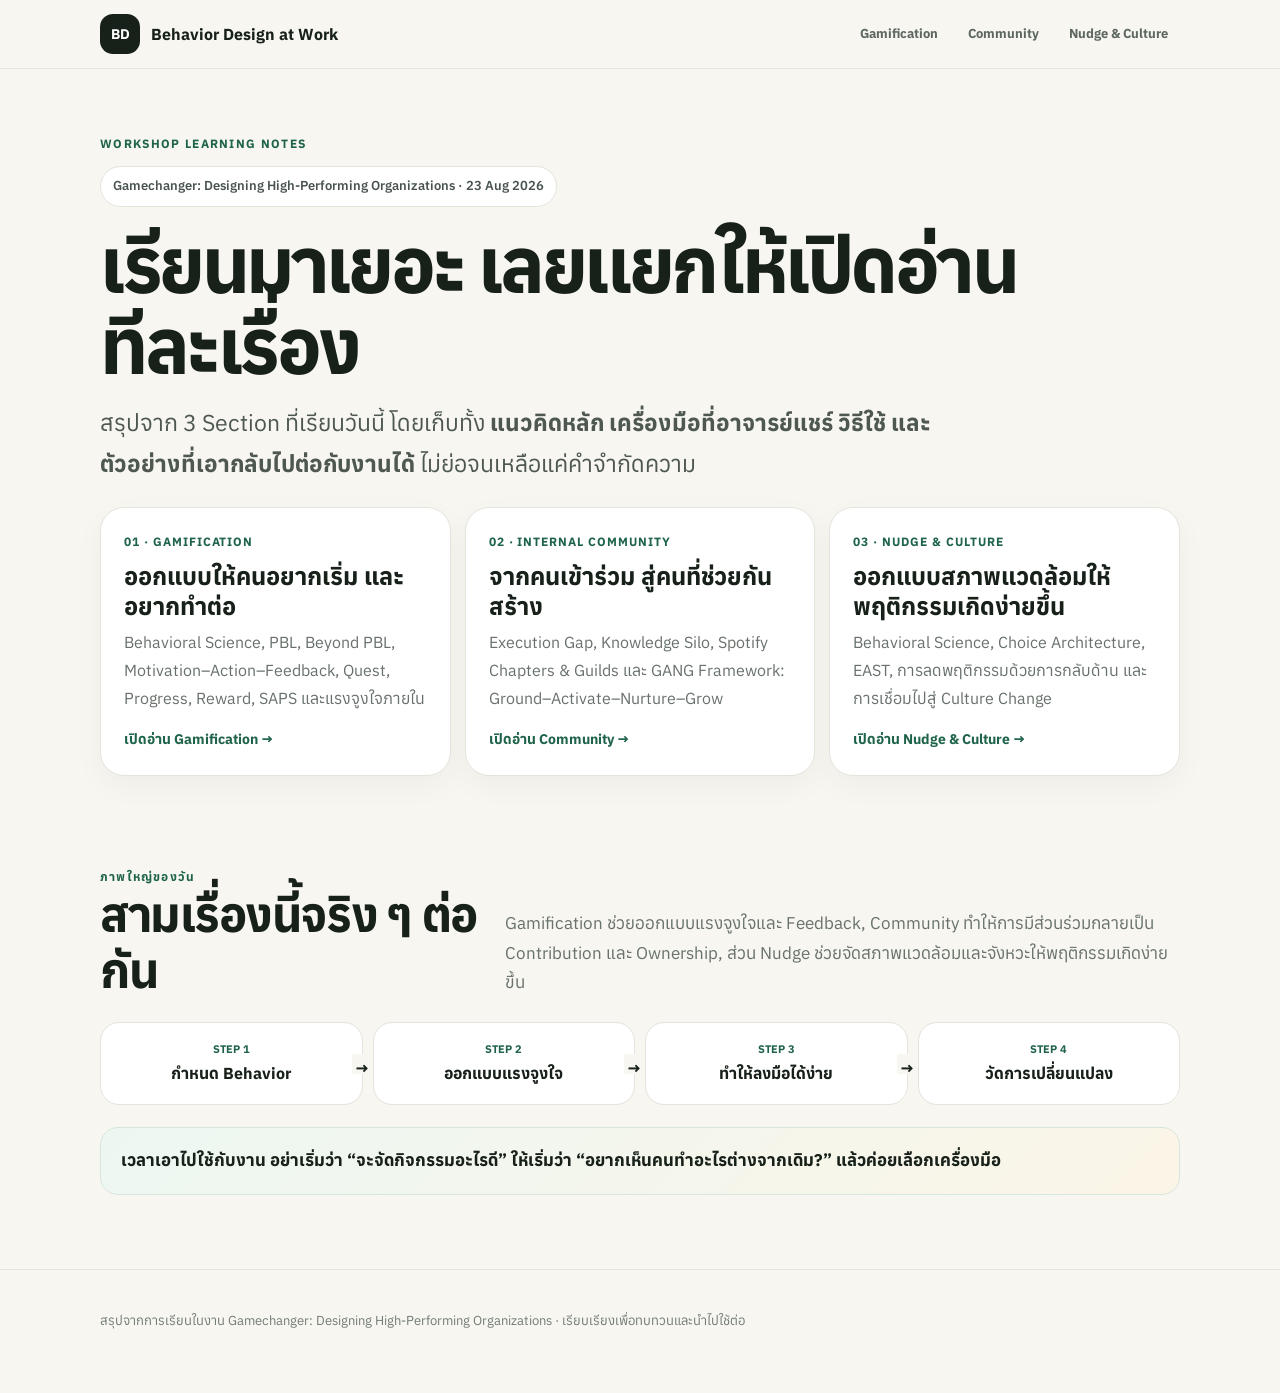
==== commit b5a1da3a: "Split workshop notes into separate topic pages" ====
--- a/index.html
+++ b/index.html
@@ -1 +1 @@
-<!doctype html><html lang="th"><head><meta charset="utf-8"><meta name="viewport" content="width=device-width,initial-scale=1"><meta name="theme-color" content="#f6f4ee"><title>Behavior Design at Work — สรุปคลาส</title><link rel="preconnect" href="https://fonts.googleapis.com"><link rel="preconnect" href="https://fonts.gstatic.com" crossorigin><link href="https://fonts.googleapis.com/css2?family=Anuphan:wght@400;500;600;700&display=swap" rel="stylesheet"><meta name="description" content="สรุปคลาส Behavioral Science, Gamification, Community และ Nudge แบบอ่านง่ายและนำไปใช้กับงานได้จริง"><style>:root{--ink:#182019;--muted:#667069;--paper:#f6f4ee;--card:#fffdf8;--line:#dedfd7;--green:#245b43;--mint:#dff1e7;--blue:#254c78;--bluebg:#e8eef6;--gold:#9a6d16;--goldbg:#f5ead1;--red:#8c2d32;--redbg:#f3e2e3;--sand:#ebe3d2;--shadow:0 16px 50px rgba(24,32,25,.08)}*{box-sizing:border-box}html{scroll-behavior:smooth}body{margin:0;font-family:'Anuphan','Noto Sans Thai',sans-serif;background:var(--paper);color:var(--ink);line-height:1.68}a{color:inherit}img{max-width:100%;display:block}.wrap{width:min(1120px,calc(100% - 32px));margin:auto}.top{position:sticky;top:0;z-index:50;background:rgba(246,244,238,.92);backdrop-filter:blur(16px);border-bottom:1px solid rgba(222,223,215,.8)}.topin{height:72px;display:flex;align-items:center;gap:18px}.brand{display:flex;align-items:center;gap:12px;font-weight:800}.logo{width:42px;height:42px;border-radius:14px;background:var(--ink);color:#fff;display:grid;place-items:center;font-weight:900;letter-spacing:-1px}.nav{display:flex;gap:8px;overflow:auto;margin-left:auto;scrollbar-width:none}.nav a{white-space:nowrap;text-decoration:none;font-size:14px;font-weight:700;color:var(--muted);padding:10px 13px;border-radius:999px}.nav a:hover{background:#fff}.hero{padding:68px 0 44px}.eyebrow{font-size:13px;font-weight:800;letter-spacing:.08em;text-transform:uppercase;color:var(--green)}h1{font-size:clamp(42px,7vw,82px);line-height:1.02;letter-spacing:-.045em;margin:12px 0 18px;max-width:900px}.lead{font-size:clamp(18px,2.1vw,24px);color:#48514a;max-width:850px;margin:0}.heroGrid{display:grid;grid-template-columns:1.2fr .8fr;gap:24px;align-items:stretch;margin-top:38px}.summaryBox,.photoCard{background:var(--card);border:1px solid var(--line);border-radius:28px;box-shadow:var(--shadow)}.summaryBox{padding:30px}.summaryBox h2{margin:0 0 8px;font-size:22px}.summaryBox ul{padding-left:1.2em;margin:14px 0 0}.summaryBox li{margin:8px 0}.photoCard{overflow:hidden;position:relative;min-height:330px}.photoCard img{width:100%;height:100%;object-fit:cover}.photoCap{position:absolute;left:14px;bottom:14px;background:rgba(24,32,25,.82);color:#fff;padding:8px 12px;border-radius:999px;font-size:12px}.section{padding:62px 0}.sectionHead{display:grid;grid-template-columns:.72fr 1.28fr;gap:30px;align-items:end;margin-bottom:26px}.kicker{font-size:13px;font-weight:800;color:var(--green);text-transform:uppercase;letter-spacing:.08em}.section h2{font-size:clamp(30px,4vw,52px);line-height:1.12;margin:6px 0 0;letter-spacing:-.03em}.sectionIntro{color:var(--muted);font-size:18px;max-width:720px}.quick{display:grid;grid-template-columns:repeat(3,1fr);gap:14px;margin:22px 0 28px}.qcard{padding:22px;border-radius:22px;background:var(--card);border:1px solid var(--line)}.qcard b{display:block;font-size:15px;color:var(--green);margin-bottom:8px}.qcard p{margin:0;color:#4f5951}.figure{margin:28px 0;background:#111;border-radius:26px;overflow:hidden;box-shadow:var(--shadow)}.figure img{width:100%;max-height:560px;object-fit:cover}.caption{background:#1c231e;color:#fff;padding:13px 18px;font-size:13px;color:#dbe2dc}.toolkit{display:grid;grid-template-columns:repeat(3,1fr);gap:16px}.toolGroup{border-radius:24px;padding:24px;background:var(--card);border:1px solid var(--line);min-width:0}.toolGroup.mot{border-top:5px solid var(--green)}.toolGroup.act{border-top:5px solid var(--blue)}.toolGroup.feed{border-top:5px solid var(--gold)}.toolGroup h3{font-size:22px;margin:0 0 4px}.toolGroup>.desc{font-size:14px;color:var(--muted);margin:0 0 18px}.chips{display:flex;flex-direction:column;gap:10px}.chip{padding:13px 14px;border-radius:15px;background:#f2f2ed;border:1px solid #e2e2dc}.chip strong{display:block;font-size:15px}.chip span{display:block;color:#667069;font-size:13px;margin-top:3px}.miniTitle{margin:34px 0 12px;font-size:24px}.grid2{display:grid;grid-template-columns:repeat(2,1fr);gap:16px}.concept{background:var(--card);border:1px solid var(--line);border-radius:24px;padding:24px}.concept .tag{display:inline-flex;padding:7px 10px;border-radius:999px;background:var(--mint);color:var(--green);font-size:12px;font-weight:800}.concept h3{margin:13px 0 8px;font-size:22px}.concept p{margin:0;color:var(--muted)}.use{margin-top:14px;padding-top:14px;border-top:1px dashed var(--line);color:#3d4a40}.flow{display:grid;grid-template-columns:repeat(4,1fr);gap:10px;margin:20px 0}.step{background:var(--card);border:1px solid var(--line);border-radius:20px;padding:18px;text-align:center;position:relative}.step .n{font-size:12px;font-weight:800;color:var(--green)}.step strong{display:block;font-size:17px;margin-top:3px}.step:not(:last-child):after{content:'→';position:absolute;right:-10px;top:50%;transform:translateY(-50%);width:20px;height:20px;border-radius:50%;background:var(--paper);font-weight:900}.takeaway{margin:26px 0;padding:20px 22px;border-radius:20px;background:linear-gradient(135deg,#edf7f1,#f9f4e8);border:1px solid #d7e6dc;font-size:18px;font-weight:700}.east{display:grid;grid-template-columns:repeat(4,1fr);gap:12px}.east .e{border-radius:22px;padding:20px;background:var(--card);border:1px solid var(--line)}.east .e strong{font-size:26px;display:block}.east .e:nth-child(1){border-top:5px solid var(--green)}.east .e:nth-child(2){border-top:5px solid var(--gold)}.east .e:nth-child(3){border-top:5px solid var(--blue)}.east .e:nth-child(4){border-top:5px solid var(--red)}.east p{font-size:14px;color:var(--muted);margin:6px 0 0}.reverse{margin-top:16px;border:1px dashed #c7c9c3;border-radius:20px;padding:18px;background:#fbfaf6}.reverse b{display:block;margin-bottom:8px}.appGrid{display:grid;grid-template-columns:repeat(4,1fr);gap:12px}.app{background:var(--card);border:1px solid var(--line);border-radius:20px;padding:18px}.app strong{display:block;margin-bottom:7px}.app span{font-size:14px;color:var(--muted)}details{background:var(--card);border:1px solid var(--line);border-radius:18px;padding:16px 18px;margin-top:20px}summary{font-weight:800;cursor:pointer}.footer{padding:44px 0 70px;color:var(--muted);font-size:13px}.pillbar{display:flex;gap:8px;flex-wrap:wrap;margin:18px 0}.pill{font-size:13px;font-weight:800;padding:8px 11px;border-radius:999px;background:#fff;border:1px solid var(--line)}@media(max-width:820px){.topin{height:64px}.nav{display:none}.hero{padding-top:40px}.heroGrid,.sectionHead{grid-template-columns:1fr}.photoCard{min-height:250px}.quick,.toolkit,.grid2,.east,.appGrid{grid-template-columns:1fr}.flow{grid-template-columns:1fr 1fr}.step:nth-child(2):after{display:none}.section{padding:46px 0}.wrap{width:min(100% - 24px,1120px)}h1{font-size:44px}.sectionIntro{font-size:16px}}</style></head><body><div class="top"><div class="wrap topin"><div class="brand"><div class="logo">BD</div><span>Behavior Design at Work</span></div><nav class="nav"><a href="#gamification">Gamification</a><a href="#community">Community</a><a href="#nudge">Nudge</a><a href="#apply">นำไปใช้</a></nav></div></div><main><section class="hero"><div class="wrap"><div class="eyebrow">Workshop Learning Notes</div><h1>เข้าใจพฤติกรรม แล้วค่อยออกแบบให้คนอยากลงมือทำ</h1><p class="lead">สรุปสิ่งที่เรียนเรื่อง Behavioral Science, Gamification, Internal Community และ Nudge ให้กลับมาอ่านแล้วรู้ว่า <b>เรียนอะไร — ใช้เครื่องมือไหน — เอาไปทำงานยังไง</b></p><div class="heroGrid"><div class="summaryBox"><h2>ภาพรวมทั้งคลาส</h2><ul><li><b>เริ่มจากพฤติกรรม</b> ไม่ใช่เริ่มจากกิจกรรมหรือของรางวัล</li><li>ถ้าพฤติกรรมยังไม่เกิด ให้ดูทั้ง <b>คน + สภาพแวดล้อม + ความง่าย + จังหวะ</b></li><li>Gamification ช่วยให้คน <b>อยากเริ่ม เห็นความคืบหน้า และอยากทำต่อ</b></li><li>Community ช่วยเปลี่ยนจากผู้เข้าร่วมให้กลายเป็น <b>ผู้มีส่วนร่วมและเจ้าของ</b></li><li>Nudge ช่วยออกแบบทางเลือกและสภาพแวดล้อมให้พฤติกรรมที่ต้องการ <b>เกิดง่ายขึ้น</b></li></ul></div><div class="photoCard"><img src="./gamification.jpg" alt="ภาพจริงจากคลาส เรื่อง Gamification"><div class="photoCap">ภาพจริงจากคลาส • Gamification</div></div></div></div></section><section class="section" id="gamification"><div class="wrap"><div class="sectionHead"><div><div class="kicker">01 — Gamification</div><h2>Gamification ไม่ใช่แค่ให้แต้ม</h2></div><p class="sectionIntro">อาจารย์พาเห็นว่า “เกม” มีเครื่องมือหลายชั้น ตั้งแต่สิ่งที่ดึงความสนใจ สิ่งที่ให้คนลงมือทำ ไปจนถึง Feedback ที่ทำให้คนรู้ว่าตัวเองไปถึงไหนแล้ว</p></div><div class="quick"><div class="qcard"><b>เรียนเรื่องอะไร</b><p>การนำกลไกแบบเกมมาใช้เพื่อส่งเสริมพฤติกรรมที่อยากเห็น</p></div><div class="qcard"><b>สาระสำคัญ</b><p>PBL เป็นเพียงจุดเริ่ม ยังมี Level, Progress, Quest, Story, Team, Reward และอีกหลายแบบ</p></div><div class="qcard"><b>เอาไปใช้กับงาน</b><p>ใช้กับ Learning, Engagement, Community, Recognition หรือ Habit ที่อยากให้ทำต่อเนื่อง</p></div></div><div class="figure"><img src="./gamification.jpg" alt="ภาพสไลด์เครื่องมือ Gamification: Motivation Action Feedback"><div class="caption">ภาพจริงจากคลาส: เครื่องมือ Gamification ถูกจัดเป็น Motivation → Action → Feedback</div></div><h3 class="miniTitle">เครื่องมือที่อาจารย์แชร์ — ใช้เมื่อไร ใช้ยังไง</h3><div class="toolkit"><div class="toolGroup mot"><h3>Motivation</h3><p class="desc">ใช้เรียกความสนใจและทำให้คน “อยากเริ่ม”</p><div class="chips"><div class="chip"><strong>Signpost</strong><span>บอกทางให้ชัดว่าควรทำอะไรต่อ เหมาะกับ onboarding, campaign หรือ journey ที่มีหลายขั้น</span></div><div class="chip"><strong>Surprise & Curiosity</strong><span>เปิดช่องให้สงสัยหรืออยากค้นต่อ ใช้กับ teaser, unlock, mystery content</span></div><div class="chip"><strong>Story & Narrative</strong><span>ผูกกิจกรรมให้เป็นเรื่องเดียวกัน ทำให้ภารกิจมีความหมายมากกว่าการทำ task แยก ๆ</span></div><div class="chip"><strong>Countdown Timer</strong><span>ทำให้เห็นเวลาที่เหลือ เหมาะกับกิจกรรมที่ต้องการเร่งการตัดสินใจหรือสร้างจังหวะ</span></div></div></div><div class="toolGroup act"><h3>Action</h3><p class="desc">ใช้กำหนดว่า “คนจะได้ทำอะไร” ในระบบ</p><div class="chips"><div class="chip"><strong>Branching Choice</strong><span>ให้เลือกเส้นทางเอง เหมาะกับ learning path หรือกิจกรรมที่อยากให้รู้สึกมี autonomy</span></div><div class="chip"><strong>Collect & Trade</strong><span>สะสมและแลกสิ่งที่ได้ ใช้เมื่ออยากให้กลับมาทำซ้ำหรือเกิด interaction ระหว่างคน</span></div><div class="chip"><strong>Competition / PvP</strong><span>ใช้การแข่งขันสร้างพลัง เหมาะกับโจทย์ที่กลุ่มพร้อมแข่งและกติกายุติธรรม</span></div><div class="chip"><strong>Customization / Avatar</strong><span>ให้ปรับแต่งตัวตนหรือประสบการณ์ ช่วยสร้างความรู้สึกเป็นเจ้าของ</span></div><div class="chip"><strong>Team / High Five</strong><span>ออกแบบให้ร่วมมือ ช่วยกัน หรือให้กำลังใจ เหมาะกับ community และ cross-team work</span></div><div class="chip"><strong>Mission / Quest / Challenge</strong><span>เปลี่ยนเป้าหมายเป็นภารกิจที่ชัด มีจุดจบ และมีความสำเร็จระหว่างทาง</span></div><div class="chip"><strong>Boss Battle / Side Quest</strong><span>Boss = โจทย์ใหญ่ปลายทาง, Side Quest = ภารกิจเสริม เลือกทำเพื่อเพิ่มการมีส่วนร่วม</span></div><div class="chip"><strong>Daily / Weekly Quest</strong><span>เหมาะกับพฤติกรรมที่ต้องการความต่อเนื่อง เช่น learning habit หรือ contribution รายสัปดาห์</span></div></div></div><div class="toolGroup feed"><h3>Feedback</h3><p class="desc">ทำให้คนเห็นผล ความก้าวหน้า และเหตุผลที่จะกลับมาทำต่อ</p><div class="chips"><div class="chip"><strong>Point / XP / Skill Point</strong><span>บอกปริมาณการลงมือทำหรือความคืบหน้า ใช้ให้สัมพันธ์กับพฤติกรรมที่มีคุณค่า</span></div><div class="chip"><strong>Badge / Certificate</strong><span>ยืนยัน milestone หรือความสำเร็จ เหมาะกับ skill, contribution, certification</span></div><div class="chip"><strong>Leaderboard / Ranking</strong><span>ทำให้เห็นตำแหน่งเทียบกับคนอื่น ใช้เฉพาะเมื่อการแข่งขันช่วยโจทย์จริง</span></div><div class="chip"><strong>Level</strong><span>แบ่งเส้นทางยาวออกเป็นช่วง ทำให้คนรู้ว่ากำลังอยู่ขั้นไหนและมีอะไรต่อไป</span></div><div class="chip"><strong>Progress Bar / Streak</strong><span>Progress Bar เห็นระยะทางที่เหลือ; Streak ช่วยพฤติกรรมที่ต้องทำต่อเนื่อง</span></div><div class="chip"><strong>Rewards / Status / Access / Power</strong><span>ให้สิ่งตอบแทนทั้งของ รางวัล สถานะ สิทธิ์เข้าถึง หรือบทบาทพิเศษ</span></div></div></div></div><h3 class="miniTitle">PBL คือจุดเริ่ม ไม่ใช่ทั้งหมด</h3><div class="grid2"><div class="concept"><span class="tag">PBL</span><h3>Point • Badge • Leaderboard</h3><p>ใช้เป็น feedback แบบพื้นฐาน แต่ถ้ามีแค่ 3 อย่างนี้ ระบบอาจยังไม่รู้สึกเป็นประสบการณ์ที่ดี</p><div class="use"><b>ใช้กับงาน:</b> แต้มกิจกรรม, badge ผู้ช่วยตอบคำถาม, leaderboard ทีม</div></div><div class="concept"><span class="tag">Beyond PBL</span><h3>Level • Progress • Quest • Reward</h3><p>ช่วยทำให้เส้นทางชัดขึ้น คนรู้ว่าจะทำอะไรต่อ และรู้สึกว่าตัวเองกำลังก้าวหน้า</p><div class="use"><b>ใช้กับงาน:</b> learning path, 30-day challenge, contribution milestones</div></div></div><div class="takeaway">จำง่าย ๆ: <b>อยากให้คนเริ่ม → ใช้ Motivation</b> • <b>อยากให้คนลงมือ → ออกแบบ Action</b> • <b>อยากให้คนทำต่อ → ให้ Feedback ที่เห็นความก้าวหน้า</b></div></div></section><section class="section" id="community"><div class="wrap"><div class="sectionHead"><div><div class="kicker">02 — Internal Community</div><h2>จากคนเข้าร่วม สู่คนที่ช่วยกันสร้างคุณค่า</h2></div><p class="sectionIntro">Community ในคลาสไม่ได้ถูกมองว่าเป็น “กลุ่มคน” แต่เป็นระบบที่ค่อย ๆ ทำให้คนขยับจากฟัง → มีส่วนร่วม → แชร์ → ช่วยคนอื่น → กลายเป็น Host หรือ Mentor</p></div><div class="figure"><img src="./community.jpg" alt="ภาพจริงจากคลาส GANG Framework"><div class="caption">ภาพจริงจากคลาส: Ground → Activate → Nurture → Grow</div></div><div class="flow"><div class="step"><span class="n">GROUND</span><strong>มีเหตุผลให้มารวมกัน</strong></div><div class="step"><span class="n">ACTIVATE</span><strong>สร้างเหตุผลให้มีส่วนร่วม</strong></div><div class="step"><span class="n">NURTURE</span><strong>เปลี่ยน Participation เป็น Contribution</strong></div><div class="step"><span class="n">GROW</span><strong>เชื่อมไปสู่ผลต่อองค์กร</strong></div></div><div class="quick"><div class="qcard"><b>Ground</b><p>เริ่มจาก Pain → People → Behavior ไม่เริ่มจาก “จะตั้ง Community เรื่องอะไร”</p></div><div class="qcard"><b>Activate</b><p>Behavior First → Activity Second: อยากเห็นคน Ask / Try / Share / Help / Reuse อะไรบ้าง</p></div><div class="qcard"><b>Nurture & Grow</b><p>ออกแบบให้ Join → Participate → Contribute → Lead และวัดผลมากกว่าจำนวนคนเข้าร่วม</p></div></div><div class="takeaway">แก่นของบทนี้: <b>Community โตเมื่อคนเริ่มช่วยกัน ไม่ใช่เมื่อสมาชิกเยอะขึ้นอย่างเดียว</b></div></div></section><section class="section" id="nudge"><div class="wrap"><div class="sectionHead"><div><div class="kicker">03 — Nudge</div><h2>เปลี่ยนสภาพแวดล้อม ให้พฤติกรรมที่อยากเห็นเกิดง่ายขึ้น</h2></div><p class="sectionIntro">Nudge ในคลาสเน้นการออกแบบทางเลือกและบริบทการตัดสินใจ โดยใช้ EAST เป็นกรอบคิดให้หยิบไปใช้ได้เร็ว</p></div><div class="figure"><img src="./nudge.jpg" alt="ภาพจริงจากคลาส EAST Framework"><div class="caption">ภาพจริงจากคลาส: EAST Framework — Easy, Attractive, Social, Timely</div></div><div class="east"><div class="e"><strong>Easy</strong><p>ลดขั้นตอน ลดความยุ่งยาก ตั้งค่าเริ่มต้น หรือเตรียมการตัดสินใจล่วงหน้า</p></div><div class="e"><strong>Attractive</strong><p>ทำสิ่งสำคัญให้เด่น น่าสนใจ หรือมีผลตอบรับที่ดึงความสนใจ</p></div><div class="e"><strong>Social</strong><p>ใช้สิ่งที่คนอื่นทำ บรรทัดฐาน หรือแรงจากสังคมช่วยนำพฤติกรรม</p></div><div class="e"><strong>Timely</strong><p>เตือนหรือชวนในช่วงที่คนกำลังตัดสินใจ หรือพร้อมจะลงมือจริง</p></div></div><div class="reverse"><b>ถ้าอยาก “ลด” พฤติกรรม — คลาสชวนให้คิดกลับด้าน</b>Easy → Hard • Attractive → Unattractive / Loss • Social → Social Pressure • Timely → Delayed</div><div class="takeaway">ตัวอย่างวิธีคิด: ถ้าคนไม่ทำสิ่งที่อยากให้ทำ <b>อย่าเพิ่งเพิ่มรางวัล</b> — ลองถามก่อนว่า ขั้นตอนยากไหม? สิ่งสำคัญเด่นพอไหม? คนเห็นตัวอย่างจากเพื่อนไหม? และเตือนถูกจังหวะหรือยัง?</div></div></section><section class="section" id="apply"><div class="wrap"><div class="sectionHead"><div><div class="kicker">04 — Apply</div><h2>เอาไปใช้กับงานอะไรได้บ้าง</h2></div><p class="sectionIntro">ไม่จำเป็นต้องใช้ทุกเครื่องมือพร้อมกัน เลือกให้ตรงกับพฤติกรรมที่อยากเห็นและจุดที่คนติดอยู่</p></div><div class="appGrid"><div class="app"><strong>HR & Learning</strong><span>Quest, Progress Bar, Level, Badge, Timely reminder</span></div><div class="app"><strong>Knowledge Sharing</strong><span>Community, Social recognition, Contributor role, Reuse</span></div><div class="app"><strong>Engagement</strong><span>Story, Team, Challenge, Reward, Status, Access</span></div><div class="app"><strong>Culture Change</strong><span>Behavior first, Social norm, Leader practice, Environment</span></div></div><div class="takeaway">ก่อนออกแบบ ลองตอบ 3 คำถาม: <b>1) อยากเห็นพฤติกรรมอะไร 2) ตอนนี้คนติดตรงไหน 3) จะรู้ได้อย่างไรว่าพฤติกรรมเปลี่ยนแล้ว</b></div><details><summary>หมายเหตุเรื่องแหล่งเนื้อหา</summary><p>หน้าเว็บนี้สรุปจากสไลด์และภาพที่บันทึกจากคลาส โดยใช้คำและกรอบหลักตามที่วิทยากรนำเสนอ เพื่อให้กลับมาอ่านแล้วเชื่อมกับสิ่งที่เรียนได้ทันที ส่วนการตรวจสอบแหล่งอ้างอิงและข้อสังเกตเชิงวิชาการจะเก็บไว้หลังบ้าน ไม่แทรกการอ่านเนื้อหาหลัก</p></details></div></section></main><footer class="footer"><div class="wrap">Behavior Design at Work • Learning notes from workshop • Updated 23 Aug 2026</div></footer></body></html>+<!doctype html><html lang="th"><head><meta charset="utf-8"><meta name="viewport" content="width=device-width,initial-scale=1"><meta name="theme-color" content="#f7f6f1"><title>Behavior Design at Work — Gamechanger Workshop Notes</title><meta name="description" content="สรุปการเรียนจาก Gamechanger: Designing High-Performing Organizations แยกเป็น Gamification, Internal Community และ Nudge & Culture"><link rel="stylesheet" href="style.css?v=20260823-3"></head><body id="top"><header class="top"><div class="wrap topin"><a class="brand" href="index.html"><span class="mark">BD</span><span>Behavior Design at Work</span></a><nav class="nav"><a href="gamification.html">Gamification</a><a href="community.html">Community</a><a href="nudge.html">Nudge & Culture</a></nav></div></header><main><section class="hero"><div class="wrap"><div class="eyebrow">Workshop Learning Notes</div><div class="event">Gamechanger: Designing High-Performing Organizations · 23 Aug 2026</div><h1>เรียนมาเยอะ เลยแยกให้เปิดอ่านทีละเรื่อง</h1><p class="lead">สรุปจาก 3 Section ที่เรียนวันนี้ โดยเก็บทั้ง <b>แนวคิดหลัก เครื่องมือที่อาจารย์แชร์ วิธีใช้ และตัวอย่างที่เอากลับไปต่อกับงานได้</b> ไม่ย่อจนเหลือแค่คำจำกัดความ</p><div class="ctaGrid"><a class="topic" href="gamification.html"><div class="num">01 · GAMIFICATION</div><h3>ออกแบบให้คนอยากเริ่ม และอยากทำต่อ</h3><p>Behavioral Science, PBL, Beyond PBL, Motivation–Action–Feedback, Quest, Progress, Reward, SAPS และแรงจูงใจภายใน</p><span class="go">เปิดอ่าน Gamification →</span></a><a class="topic" href="community.html"><div class="num">02 · INTERNAL COMMUNITY</div><h3>จากคนเข้าร่วม สู่คนที่ช่วยกันสร้าง</h3><p>Execution Gap, Knowledge Silo, Spotify Chapters & Guilds และ GANG Framework: Ground–Activate–Nurture–Grow</p><span class="go">เปิดอ่าน Community →</span></a><a class="topic" href="nudge.html"><div class="num">03 · NUDGE & CULTURE</div><h3>ออกแบบสภาพแวดล้อมให้พฤติกรรมเกิดง่ายขึ้น</h3><p>Behavioral Science, Choice Architecture, EAST, การลดพฤติกรรมด้วยการกลับด้าน และการเชื่อมไปสู่ Culture Change</p><span class="go">เปิดอ่าน Nudge & Culture →</span></a></div></div></section><section class="section"><div class="wrap"><div class="sectionHead"><div><div class="kicker">ภาพใหญ่ของวัน</div><h2>สามเรื่องนี้จริง ๆ ต่อกัน</h2></div><p class="intro">Gamification ช่วยออกแบบแรงจูงใจและ Feedback, Community ทำให้การมีส่วนร่วมกลายเป็น Contribution และ Ownership, ส่วน Nudge ช่วยจัดสภาพแวดล้อมและจังหวะให้พฤติกรรมเกิดง่ายขึ้น</p></div><div class="flow"><div class="step"><small>STEP 1</small><strong>กำหนด Behavior</strong></div><div class="step"><small>STEP 2</small><strong>ออกแบบแรงจูงใจ</strong></div><div class="step"><small>STEP 3</small><strong>ทำให้ลงมือได้ง่าย</strong></div><div class="step"><small>STEP 4</small><strong>วัดการเปลี่ยนแปลง</strong></div></div><div class="callout">เวลาเอาไปใช้กับงาน อย่าเริ่มว่า “จะจัดกิจกรรมอะไรดี” ให้เริ่มว่า “อยากเห็นคนทำอะไรต่างจากเดิม?” แล้วค่อยเลือกเครื่องมือ</div></div></section></main><footer class="footer"><div class="wrap">สรุปจากการเรียนในงาน Gamechanger: Designing High-Performing Organizations · เรียบเรียงเพื่อทบทวนและนำไปใช้ต่อ</div></footer></body></html>
--- a/style.css
+++ b/style.css
@@ -0,0 +1,3 @@
+@import url('https://fonts.googleapis.com/css2?family=Anuphan:wght@400;500;600;700;800&display=swap');
+:root{--bg:#f7f6f1;--paper:#fffefa;--ink:#172019;--muted:#68716b;--line:#e4e4dc;--green:#1f644a;--mint:#e4f3eb;--blue:#315d86;--bluebg:#eaf1f7;--gold:#9d711a;--goldbg:#f7edd9;--red:#944246;--redbg:#f6e8e8;--shadow:0 18px 48px rgba(26,38,30,.07)}*{box-sizing:border-box}html{scroll-behavior:smooth}body{margin:0;background:var(--bg);color:var(--ink);font-family:'Anuphan',system-ui,sans-serif;line-height:1.75;-webkit-font-smoothing:antialiased}a{color:inherit}img{max-width:100%;display:block}.wrap{width:min(1080px,calc(100% - 32px));margin:auto}.top{position:sticky;top:0;z-index:60;background:rgba(247,246,241,.94);backdrop-filter:blur(16px);border-bottom:1px solid rgba(228,228,220,.9)}.topin{min-height:68px;display:flex;align-items:center;gap:14px}.brand{display:flex;align-items:center;gap:11px;text-decoration:none;font-weight:800}.mark{width:40px;height:40px;border-radius:13px;background:var(--ink);color:white;display:grid;place-items:center;font-size:14px;font-weight:800}.nav{margin-left:auto;display:flex;gap:6px;align-items:center}.nav a{text-decoration:none;color:#5e6861;font-size:13px;font-weight:700;padding:9px 12px;border-radius:999px}.nav a:hover,.nav a.active{background:white;color:var(--ink)}.hero{padding:64px 0 38px}.eyebrow{font-size:12px;font-weight:800;letter-spacing:.11em;text-transform:uppercase;color:var(--green)}.event{display:inline-flex;margin-top:12px;border:1px solid var(--line);background:#fff;border-radius:999px;padding:8px 12px;color:#49534d;font-size:13px;font-weight:600}h1{font-size:clamp(42px,7vw,76px);line-height:1.07;letter-spacing:-.045em;margin:17px 0 16px;max-width:930px}h2{font-size:clamp(30px,4.3vw,48px);line-height:1.16;letter-spacing:-.03em;margin:0}h3{line-height:1.25}.lead{font-size:clamp(18px,2.1vw,23px);color:#4e5851;max-width:880px;margin:0}.pageHero{padding:54px 0 34px}.pageHero h1{font-size:clamp(40px,6vw,68px)}.crumb{font-size:13px;color:var(--muted);margin-bottom:14px}.crumb a{color:var(--green);font-weight:700}.jump{display:flex;gap:8px;flex-wrap:wrap;margin-top:24px}.jump a{font-size:13px;text-decoration:none;font-weight:700;background:white;border:1px solid var(--line);padding:9px 12px;border-radius:999px}.heroGrid{display:grid;grid-template-columns:1.08fr .92fr;gap:20px;margin-top:34px;align-items:stretch}.card,.photo,.summary{background:var(--paper);border:1px solid var(--line);border-radius:26px;box-shadow:var(--shadow)}.summary{padding:27px}.summary h3{margin:0 0 10px;font-size:21px}.summary ul{margin:0;padding-left:1.15em}.summary li{margin:8px 0}.photo{overflow:hidden;position:relative;min-height:320px}.photo img{width:100%;height:100%;object-fit:cover}.cap{position:absolute;left:13px;bottom:13px;color:#fff;background:rgba(16,22,18,.82);border-radius:999px;padding:7px 11px;font-size:12px;font-weight:600}.section{padding:52px 0}.section+.section{border-top:1px solid var(--line)}.sectionHead{display:grid;grid-template-columns:.72fr 1.28fr;gap:26px;align-items:end;margin-bottom:24px}.kicker{font-size:12px;font-weight:800;letter-spacing:.1em;text-transform:uppercase;color:var(--green)}.intro{margin:0;color:var(--muted);font-size:17px;max-width:720px}.quick{display:grid;grid-template-columns:repeat(3,1fr);gap:12px;margin:22px 0}.q{background:white;border:1px solid var(--line);border-radius:20px;padding:19px}.q b{display:block;color:var(--green);font-size:14px;margin-bottom:6px}.q p{margin:0;color:#505b53;font-size:15px}.figure{margin:24px 0;background:#121714;border-radius:24px;overflow:hidden;box-shadow:var(--shadow)}.figure img{width:100%;max-height:590px;object-fit:cover}.figcap{padding:12px 16px;color:#e2e7e3;font-size:13px}.grid2{display:grid;grid-template-columns:repeat(2,1fr);gap:14px}.grid3{display:grid;grid-template-columns:repeat(3,1fr);gap:14px}.concept{background:white;border:1px solid var(--line);border-radius:22px;padding:21px}.concept .tag{display:inline-flex;padding:6px 9px;border-radius:999px;background:var(--mint);color:var(--green);font-size:12px;font-weight:800}.concept h3{font-size:20px;margin:12px 0 7px}.concept p{margin:0;color:var(--muted);font-size:15px}.use{margin-top:13px;padding-top:13px;border-top:1px dashed var(--line);font-size:14px;color:#3f4a42}.toolkit{display:grid;grid-template-columns:repeat(3,1fr);gap:14px}.group{background:white;border:1px solid var(--line);border-radius:23px;padding:21px}.group.m{border-top:5px solid var(--green)}.group.a{border-top:5px solid var(--blue)}.group.f{border-top:5px solid var(--gold)}.group h3{font-size:21px;margin:0}.group>.desc{font-size:14px;color:var(--muted);margin:4px 0 15px}.chips{display:flex;flex-direction:column;gap:9px}.chip{padding:12px;border-radius:14px;background:#f4f4ef;border:1px solid #e8e8e1}.chip strong{display:block;font-size:14px}.chip span{display:block;font-size:13px;color:#69726c;margin-top:3px}.flow{display:grid;grid-template-columns:repeat(4,1fr);gap:10px;margin:20px 0}.step{background:#fff;border:1px solid var(--line);border-radius:19px;text-align:center;padding:17px;position:relative}.step small{display:block;color:var(--green);font-weight:800;font-size:11px}.step strong{font-size:16px}.step:not(:last-child):after{content:'→';position:absolute;right:-10px;top:50%;transform:translateY(-50%);width:20px;height:20px;background:var(--bg);display:grid;place-items:center;font-weight:900}.callout{margin:22px 0;padding:18px 20px;border-radius:18px;background:linear-gradient(135deg,#edf7f2,#fbf5e7);border:1px solid #d7e6dc;font-size:17px;font-weight:700}.note{margin:18px 0;padding:17px 19px;border-radius:18px;background:#fff;border:1px solid var(--line);color:#4b564f}.note b{color:var(--ink)}.east{display:grid;grid-template-columns:repeat(4,1fr);gap:11px}.e{background:white;border:1px solid var(--line);border-radius:20px;padding:18px}.e strong{display:block;font-size:24px;margin-bottom:5px}.e p{margin:0;color:var(--muted);font-size:14px}.e.easy{border-top:5px solid var(--green)}.e.att{border-top:5px solid var(--gold)}.e.soc{border-top:5px solid var(--blue)}.e.time{border-top:5px solid var(--red)}.list{display:grid;gap:10px}.row{display:grid;grid-template-columns:160px 1fr;gap:18px;background:white;border:1px solid var(--line);border-radius:18px;padding:16px 18px}.row b{color:var(--green)}.row p{margin:0;color:#566159}.ctaGrid{display:grid;grid-template-columns:repeat(3,1fr);gap:14px;margin-top:24px}.topic{display:block;text-decoration:none;background:white;border:1px solid var(--line);border-radius:24px;padding:23px;transition:.18s ease;box-shadow:0 10px 30px rgba(25,35,29,.04)}.topic:hover{transform:translateY(-3px);box-shadow:var(--shadow)}.topic .num{font-size:12px;color:var(--green);font-weight:800;letter-spacing:.08em}.topic h3{font-size:24px;margin:9px 0 7px}.topic p{margin:0;color:var(--muted)}.topic .go{display:inline-flex;margin-top:15px;color:var(--green);font-weight:800;font-size:14px}.footer{padding:40px 0 60px;color:#737b75;font-size:13px;border-top:1px solid var(--line)}.backtop{position:fixed;right:18px;bottom:18px;width:44px;height:44px;border-radius:50%;background:white;border:1px solid var(--line);display:grid;place-items:center;text-decoration:none;box-shadow:var(--shadow);font-weight:900}
+@media(max-width:820px){.wrap{width:min(100% - 24px,1080px)}.topin{min-height:62px}.nav{display:none}.hero,.pageHero{padding-top:40px}.hero h1,.pageHero h1{font-size:42px}.heroGrid,.sectionHead{grid-template-columns:1fr}.photo{min-height:235px}.quick,.grid2,.grid3,.toolkit,.east,.ctaGrid{grid-template-columns:1fr}.flow{grid-template-columns:1fr 1fr}.step:nth-child(2):after{display:none}.section{padding:42px 0}.intro{font-size:16px}.row{grid-template-columns:1fr;gap:5px}.figure img{max-height:none}}
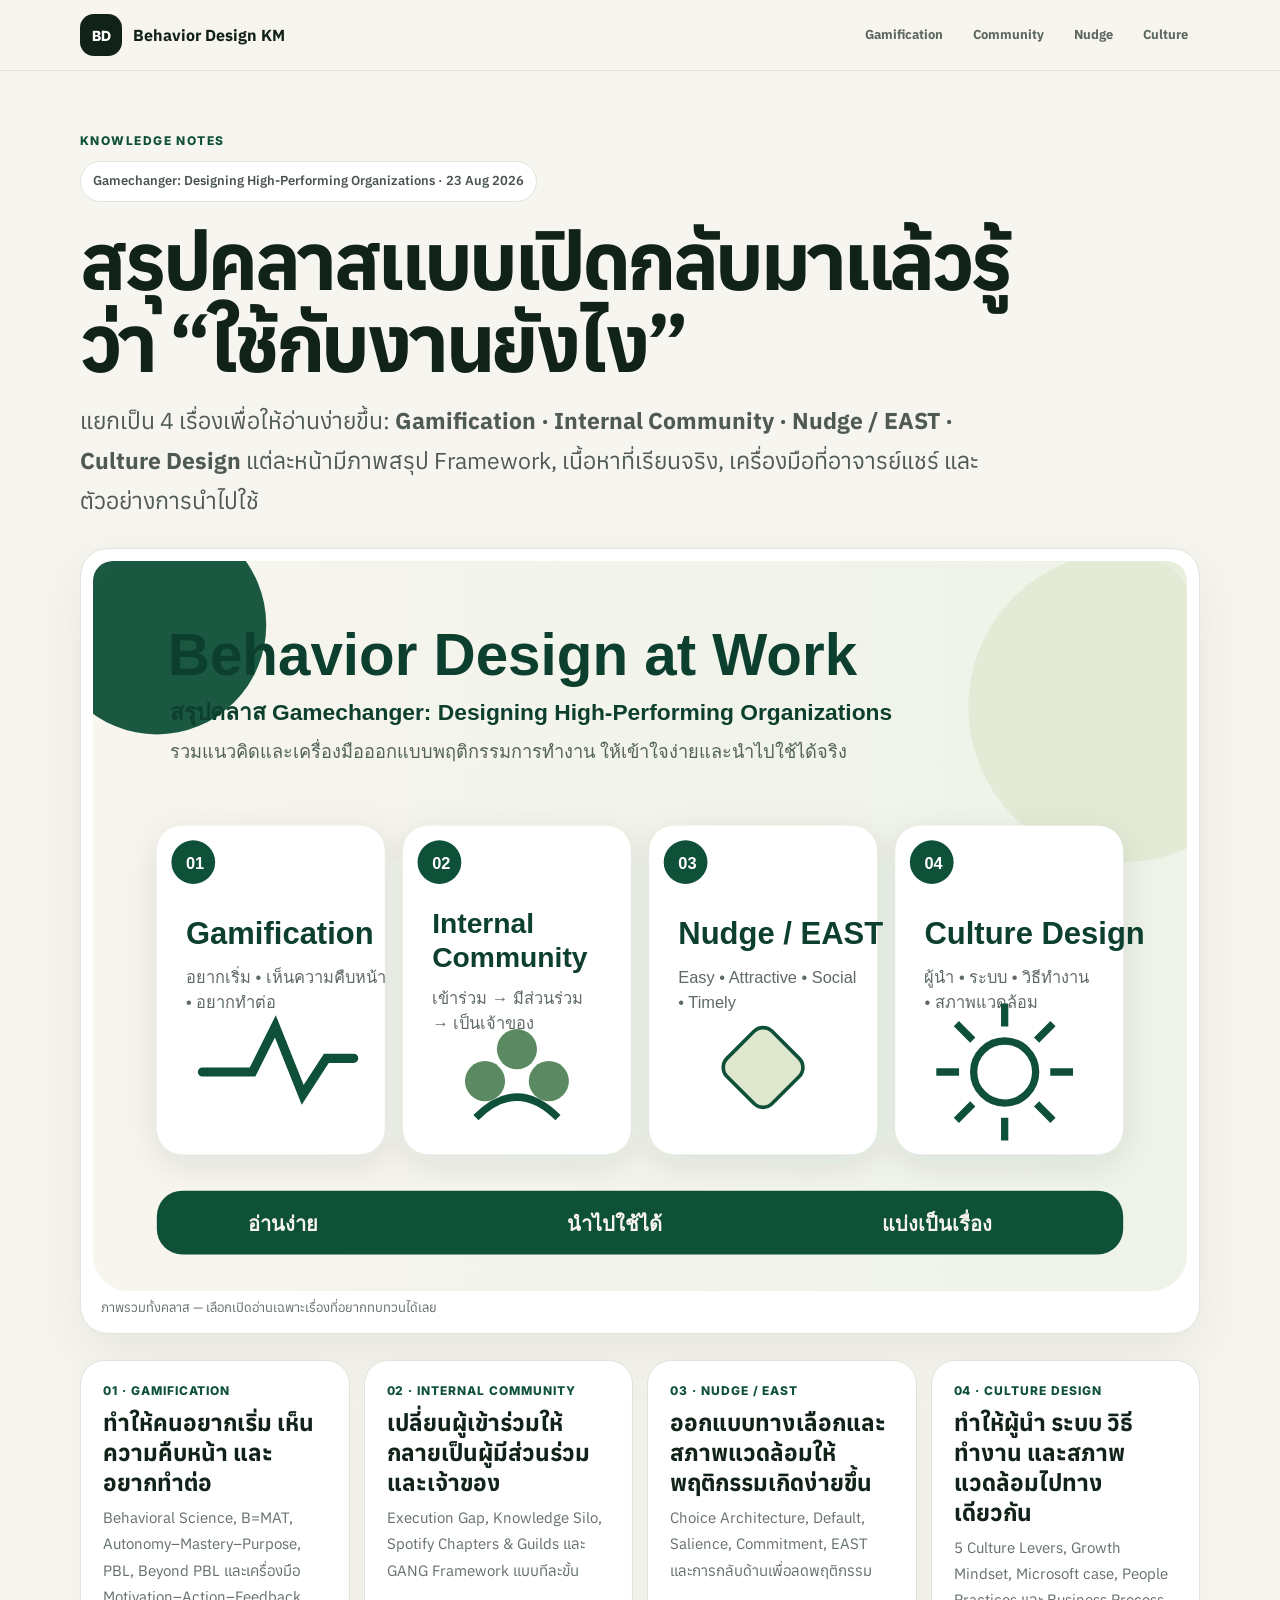
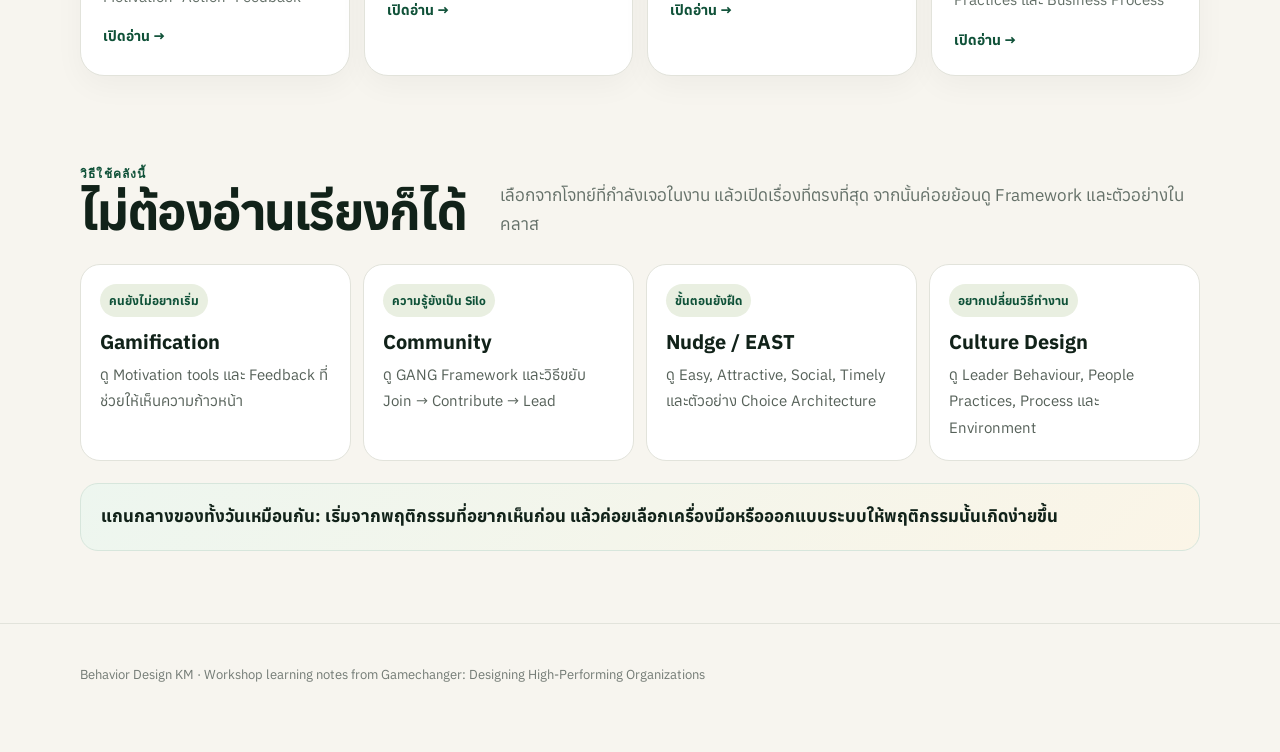
==== commit 00d69390: "Redesign home as four-page Behavior Design KM hub" ====
--- a/index.html
+++ b/index.html
@@ -1 +1 @@
-<!doctype html><html lang="th"><head><meta charset="utf-8"><meta name="viewport" content="width=device-width,initial-scale=1"><meta name="theme-color" content="#f7f6f1"><title>Behavior Design at Work — Gamechanger Workshop Notes</title><meta name="description" content="สรุปการเรียนจาก Gamechanger: Designing High-Performing Organizations แยกเป็น Gamification, Internal Community และ Nudge & Culture"><link rel="stylesheet" href="style.css?v=20260823-3"></head><body id="top"><header class="top"><div class="wrap topin"><a class="brand" href="index.html"><span class="mark">BD</span><span>Behavior Design at Work</span></a><nav class="nav"><a href="gamification.html">Gamification</a><a href="community.html">Community</a><a href="nudge.html">Nudge & Culture</a></nav></div></header><main><section class="hero"><div class="wrap"><div class="eyebrow">Workshop Learning Notes</div><div class="event">Gamechanger: Designing High-Performing Organizations · 23 Aug 2026</div><h1>เรียนมาเยอะ เลยแยกให้เปิดอ่านทีละเรื่อง</h1><p class="lead">สรุปจาก 3 Section ที่เรียนวันนี้ โดยเก็บทั้ง <b>แนวคิดหลัก เครื่องมือที่อาจารย์แชร์ วิธีใช้ และตัวอย่างที่เอากลับไปต่อกับงานได้</b> ไม่ย่อจนเหลือแค่คำจำกัดความ</p><div class="ctaGrid"><a class="topic" href="gamification.html"><div class="num">01 · GAMIFICATION</div><h3>ออกแบบให้คนอยากเริ่ม และอยากทำต่อ</h3><p>Behavioral Science, PBL, Beyond PBL, Motivation–Action–Feedback, Quest, Progress, Reward, SAPS และแรงจูงใจภายใน</p><span class="go">เปิดอ่าน Gamification →</span></a><a class="topic" href="community.html"><div class="num">02 · INTERNAL COMMUNITY</div><h3>จากคนเข้าร่วม สู่คนที่ช่วยกันสร้าง</h3><p>Execution Gap, Knowledge Silo, Spotify Chapters & Guilds และ GANG Framework: Ground–Activate–Nurture–Grow</p><span class="go">เปิดอ่าน Community →</span></a><a class="topic" href="nudge.html"><div class="num">03 · NUDGE & CULTURE</div><h3>ออกแบบสภาพแวดล้อมให้พฤติกรรมเกิดง่ายขึ้น</h3><p>Behavioral Science, Choice Architecture, EAST, การลดพฤติกรรมด้วยการกลับด้าน และการเชื่อมไปสู่ Culture Change</p><span class="go">เปิดอ่าน Nudge & Culture →</span></a></div></div></section><section class="section"><div class="wrap"><div class="sectionHead"><div><div class="kicker">ภาพใหญ่ของวัน</div><h2>สามเรื่องนี้จริง ๆ ต่อกัน</h2></div><p class="intro">Gamification ช่วยออกแบบแรงจูงใจและ Feedback, Community ทำให้การมีส่วนร่วมกลายเป็น Contribution และ Ownership, ส่วน Nudge ช่วยจัดสภาพแวดล้อมและจังหวะให้พฤติกรรมเกิดง่ายขึ้น</p></div><div class="flow"><div class="step"><small>STEP 1</small><strong>กำหนด Behavior</strong></div><div class="step"><small>STEP 2</small><strong>ออกแบบแรงจูงใจ</strong></div><div class="step"><small>STEP 3</small><strong>ทำให้ลงมือได้ง่าย</strong></div><div class="step"><small>STEP 4</small><strong>วัดการเปลี่ยนแปลง</strong></div></div><div class="callout">เวลาเอาไปใช้กับงาน อย่าเริ่มว่า “จะจัดกิจกรรมอะไรดี” ให้เริ่มว่า “อยากเห็นคนทำอะไรต่างจากเดิม?” แล้วค่อยเลือกเครื่องมือ</div></div></section></main><footer class="footer"><div class="wrap">สรุปจากการเรียนในงาน Gamechanger: Designing High-Performing Organizations · เรียบเรียงเพื่อทบทวนและนำไปใช้ต่อ</div></footer></body></html>+<!doctype html><html lang="th"><head><meta charset="utf-8"><meta name="viewport" content="width=device-width,initial-scale=1"><meta name="theme-color" content="#f7f5ef"><title>Behavior Design KM — Gamechanger Workshop Notes</title><meta name="description" content="คลังสรุปจาก Gamechanger: Designing High-Performing Organizations แยกเป็น Gamification, Internal Community, Nudge / EAST และ Culture Design"><link rel="stylesheet" href="style-v2.css?v=20260823-7"></head><body id="top"><header class="top"><div class="wrap topin"><a class="brand" href="index.html"><span class="mark">BD</span><span>Behavior Design KM</span></a><nav class="nav"><a href="gamification.html">Gamification</a><a href="community.html">Community</a><a href="nudge.html">Nudge</a><a href="culture.html">Culture</a></nav></div></header><main><section class="hero"><div class="wrap"><div class="eyebrow">Knowledge Notes</div><div class="event">Gamechanger: Designing High-Performing Organizations · 23 Aug 2026</div><h1>สรุปคลาสแบบเปิดกลับมาแล้วรู้ว่า “ใช้กับงานยังไง”</h1><p class="lead">แยกเป็น 4 เรื่องเพื่อให้อ่านง่ายขึ้น: <b>Gamification · Internal Community · Nudge / EAST · Culture Design</b> แต่ละหน้ามีภาพสรุป Framework, เนื้อหาที่เรียนจริง, เครื่องมือที่อาจารย์แชร์ และตัวอย่างการนำไปใช้</p><div class="visualFrame"><img src="assets/home-overview.svg?v=7" alt="ภาพรวม Behavior Design at Work"><div class="visualNote">ภาพรวมทั้งคลาส — เลือกเปิดอ่านเฉพาะเรื่องที่อยากทบทวนได้เลย</div></div><div class="topicGrid"><a class="topic" href="gamification.html"><div class="num">01 · GAMIFICATION</div><h3>ทำให้คนอยากเริ่ม เห็นความคืบหน้า และอยากทำต่อ</h3><p>Behavioral Science, B=MAT, Autonomy–Mastery–Purpose, PBL, Beyond PBL และเครื่องมือ Motivation–Action–Feedback</p><span class="go">เปิดอ่าน →</span></a><a class="topic" href="community.html"><div class="num">02 · INTERNAL COMMUNITY</div><h3>เปลี่ยนผู้เข้าร่วมให้กลายเป็นผู้มีส่วนร่วมและเจ้าของ</h3><p>Execution Gap, Knowledge Silo, Spotify Chapters & Guilds และ GANG Framework แบบทีละขั้น</p><span class="go">เปิดอ่าน →</span></a><a class="topic" href="nudge.html"><div class="num">03 · NUDGE / EAST</div><h3>ออกแบบทางเลือกและสภาพแวดล้อมให้พฤติกรรมเกิดง่ายขึ้น</h3><p>Choice Architecture, Default, Salience, Commitment, EAST และการกลับด้านเพื่อลดพฤติกรรม</p><span class="go">เปิดอ่าน →</span></a><a class="topic" href="culture.html"><div class="num">04 · CULTURE DESIGN</div><h3>ทำให้ผู้นำ ระบบ วิธีทำงาน และสภาพแวดล้อมไปทางเดียวกัน</h3><p>5 Culture Levers, Growth Mindset, Microsoft case, People Practices และ Business Process</p><span class="go">เปิดอ่าน →</span></a></div></div></section><section class="section"><div class="wrap"><div class="sectionHead"><div><div class="kicker">วิธีใช้คลังนี้</div><h2>ไม่ต้องอ่านเรียงก็ได้</h2></div><p class="intro">เลือกจากโจทย์ที่กำลังเจอในงาน แล้วเปิดเรื่องที่ตรงที่สุด จากนั้นค่อยย้อนดู Framework และตัวอย่างในคลาส</p></div><div class="grid4"><article class="panel"><span class="tag">คนยังไม่อยากเริ่ม</span><h3>Gamification</h3><p>ดู Motivation tools และ Feedback ที่ช่วยให้เห็นความก้าวหน้า</p></article><article class="panel"><span class="tag">ความรู้ยังเป็น Silo</span><h3>Community</h3><p>ดู GANG Framework และวิธีขยับ Join → Contribute → Lead</p></article><article class="panel"><span class="tag">ขั้นตอนยังฝืด</span><h3>Nudge / EAST</h3><p>ดู Easy, Attractive, Social, Timely และตัวอย่าง Choice Architecture</p></article><article class="panel"><span class="tag">อยากเปลี่ยนวิธีทำงาน</span><h3>Culture Design</h3><p>ดู Leader Behaviour, People Practices, Process และ Environment</p></article></div><div class="callout">แกนกลางของทั้งวันเหมือนกัน: <b>เริ่มจากพฤติกรรมที่อยากเห็นก่อน</b> แล้วค่อยเลือกเครื่องมือหรือออกแบบระบบให้พฤติกรรมนั้นเกิดง่ายขึ้น</div></div></section></main><footer class="footer"><div class="wrap">Behavior Design KM · Workshop learning notes from Gamechanger: Designing High-Performing Organizations</div></footer><nav class="mobileDock"><a href="gamification.html">Game</a><a href="community.html">Community</a><a href="nudge.html">Nudge</a><a href="culture.html">Culture</a></nav></body></html>
--- a/style-v2.css
+++ b/style-v2.css
@@ -0,0 +1,3 @@
+@import url('https://fonts.googleapis.com/css2?family=Anuphan:wght@400;500;600;700;800&family=Inter:wght@600;700;800&display=swap');
+:root{--bg:#f7f5ef;--paper:#fffdf9;--ink:#112219;--muted:#647068;--line:#e2e3db;--green:#0f5138;--green2:#2d7051;--sage:#e9efe1;--sage2:#dce7d2;--gold:#b7872c;--blue:#416b8e;--red:#9a4b4d;--shadow:0 20px 56px rgba(16,49,35,.08)}*{box-sizing:border-box}html{scroll-behavior:smooth}body{margin:0;background:var(--bg);color:var(--ink);font-family:'Anuphan',system-ui,sans-serif;line-height:1.75;-webkit-font-smoothing:antialiased}a{color:inherit}img{max-width:100%;display:block}.wrap{width:min(1120px,calc(100% - 32px));margin:auto}.top{position:sticky;top:0;z-index:60;background:rgba(247,245,239,.94);backdrop-filter:blur(16px);border-bottom:1px solid rgba(226,227,219,.9)}.topin{min-height:70px;display:flex;align-items:center;gap:14px}.brand{display:flex;align-items:center;gap:11px;text-decoration:none;font-weight:800}.mark{width:42px;height:42px;border-radius:14px;background:var(--ink);color:white;display:grid;place-items:center;font:800 14px Inter}.nav{margin-left:auto;display:flex;gap:6px;align-items:center}.nav a{text-decoration:none;color:#5c6760;font-size:13px;font-weight:700;padding:9px 12px;border-radius:999px}.nav a:hover,.nav a.active{background:#fff;color:var(--ink)}.hero,.pageHero{padding:62px 0 38px}.eyebrow{font:800 12px Inter;letter-spacing:.12em;text-transform:uppercase;color:var(--green)}.event{display:inline-flex;margin-top:13px;border:1px solid var(--line);background:#fff;border-radius:999px;padding:8px 12px;color:#49534d;font-size:13px;font-weight:600}h1{font-size:clamp(44px,7vw,78px);line-height:1.05;letter-spacing:-.045em;margin:18px 0 16px;max-width:960px}h2{font-size:clamp(31px,4.4vw,50px);line-height:1.15;letter-spacing:-.035em;margin:0}h3{line-height:1.3}.lead{font-size:clamp(18px,2.1vw,23px);color:#4f5a53;max-width:900px;margin:0}.crumb{font-size:13px;color:var(--muted);margin-bottom:14px}.crumb a{color:var(--green);font-weight:700}.jump{display:flex;gap:8px;flex-wrap:wrap;margin-top:24px}.jump a{font-size:13px;text-decoration:none;font-weight:700;background:#fff;border:1px solid var(--line);padding:9px 12px;border-radius:999px}.visualFrame{margin:28px 0 12px;background:#fff;border:1px solid var(--line);border-radius:28px;padding:12px;box-shadow:var(--shadow);overflow:hidden}.visualFrame img{width:100%;border-radius:20px;height:auto}.visualNote{font-size:13px;color:var(--muted);padding:6px 8px 2px}.topicGrid{display:grid;grid-template-columns:repeat(4,1fr);gap:14px;margin-top:26px}.topic{display:block;text-decoration:none;background:#fff;border:1px solid var(--line);border-radius:24px;padding:22px;box-shadow:0 10px 30px rgba(25,35,29,.04);transition:.18s ease}.topic:hover{transform:translateY(-3px);box-shadow:var(--shadow)}.topic .num{font:800 12px Inter;color:var(--green);letter-spacing:.08em}.topic h3{font-size:23px;margin:10px 0 7px}.topic p{margin:0;color:var(--muted);font-size:15px}.topic .go{display:inline-flex;margin-top:14px;color:var(--green);font-weight:800;font-size:14px}.section{padding:50px 0}.section+.section{border-top:1px solid var(--line)}.sectionHead{display:grid;grid-template-columns:.72fr 1.28fr;gap:26px;align-items:end;margin-bottom:24px}.kicker{font:800 12px Inter;letter-spacing:.1em;text-transform:uppercase;color:var(--green)}.intro{margin:0;color:var(--muted);font-size:17px;max-width:760px}.quick{display:grid;grid-template-columns:repeat(3,1fr);gap:12px;margin:22px 0}.q,.concept,.panel,.tool,.metric{background:#fff;border:1px solid var(--line);border-radius:20px;padding:19px}.q b{display:block;color:var(--green);font-size:14px;margin-bottom:6px}.q p,.concept p,.panel p,.tool p,.metric p{margin:0;color:#566159;font-size:15px}.grid2{display:grid;grid-template-columns:repeat(2,1fr);gap:14px}.grid3{display:grid;grid-template-columns:repeat(3,1fr);gap:14px}.grid4{display:grid;grid-template-columns:repeat(4,1fr);gap:12px}.tag{display:inline-flex;padding:6px 9px;border-radius:999px;background:var(--sage);color:var(--green);font-size:12px;font-weight:800}.concept h3,.panel h3,.tool h3,.metric h3{font-size:20px;margin:12px 0 7px}.callout{margin:22px 0;padding:18px 20px;border-radius:18px;background:linear-gradient(135deg,#edf6ef,#fbf5e7);border:1px solid #d7e6dc;font-size:17px;font-weight:700}.note{margin:18px 0;padding:17px 19px;border-radius:18px;background:#fff;border:1px solid var(--line);color:#4b564f}.note b{color:var(--ink)}.flow{display:grid;grid-template-columns:repeat(4,1fr);gap:10px;margin:20px 0}.step{background:#fff;border:1px solid var(--line);border-radius:19px;text-align:center;padding:17px;position:relative}.step small{display:block;color:var(--green);font-weight:800;font-size:11px}.step strong{font-size:16px}.step:not(:last-child):after{content:'→';position:absolute;right:-10px;top:50%;transform:translateY(-50%);width:20px;height:20px;background:var(--bg);display:grid;place-items:center;font-weight:900}.toolTable{display:grid;grid-template-columns:180px 1fr 1fr;gap:1px;background:var(--line);border:1px solid var(--line);border-radius:22px;overflow:hidden}.toolTable>div{background:#fff;padding:14px 16px}.toolTable .head{font-weight:800;color:var(--green);background:#f1f4ed}.toolTable b{display:block;margin-bottom:4px}.toolTable span{color:var(--muted);font-size:14px}.list{display:grid;gap:10px}.row{display:grid;grid-template-columns:170px 1fr;gap:18px;background:#fff;border:1px solid var(--line);border-radius:18px;padding:16px 18px}.row b{color:var(--green)}.row p{margin:0;color:#566159}.photoStrip{display:grid;grid-template-columns:1fr 1fr;gap:14px;margin-top:20px}.photoCard{background:#111;border-radius:22px;overflow:hidden}.photoCard img{width:100%;aspect-ratio:16/9;object-fit:cover}.photoCard figcaption{color:#e7ece8;padding:10px 13px;font-size:12px}.nextGrid{display:grid;grid-template-columns:repeat(3,1fr);gap:12px}.next{display:block;text-decoration:none;background:#fff;border:1px solid var(--line);border-radius:20px;padding:18px}.next b{display:block;color:var(--green);margin-bottom:5px}.next span{color:var(--muted);font-size:14px}.footer{padding:40px 0 66px;color:#737b75;font-size:13px;border-top:1px solid var(--line)}.backtop{position:fixed;right:18px;bottom:18px;width:46px;height:46px;border-radius:50%;background:white;border:1px solid var(--line);display:grid;place-items:center;text-decoration:none;box-shadow:var(--shadow);font-weight:900}.mobileDock{display:none}
+@media(max-width:900px){.wrap{width:min(100% - 24px,1120px)}.topin{min-height:62px}.nav{display:none}.hero,.pageHero{padding-top:40px}h1{font-size:42px}.sectionHead{grid-template-columns:1fr}.topicGrid,.quick,.grid2,.grid3,.grid4,.nextGrid{grid-template-columns:1fr}.flow{grid-template-columns:1fr 1fr}.step:nth-child(2):after{display:none}.row{grid-template-columns:1fr;gap:5px}.toolTable{grid-template-columns:1fr}.toolTable .head{display:none}.photoStrip{grid-template-columns:1fr}.section{padding:42px 0}.intro{font-size:16px}.visualFrame{padding:7px;border-radius:20px}.visualFrame img{border-radius:14px}.mobileDock{position:fixed;display:grid;grid-template-columns:repeat(4,1fr);left:10px;right:10px;bottom:10px;background:rgba(17,34,25,.96);backdrop-filter:blur(12px);border-radius:18px;padding:6px;z-index:70;box-shadow:0 14px 35px rgba(0,0,0,.2)}.mobileDock a{text-align:center;color:#eef3ee;text-decoration:none;font-size:11px;padding:8px 4px;border-radius:12px}.mobileDock a.active{background:#2d7051}.footer{padding-bottom:100px}.backtop{bottom:82px}}
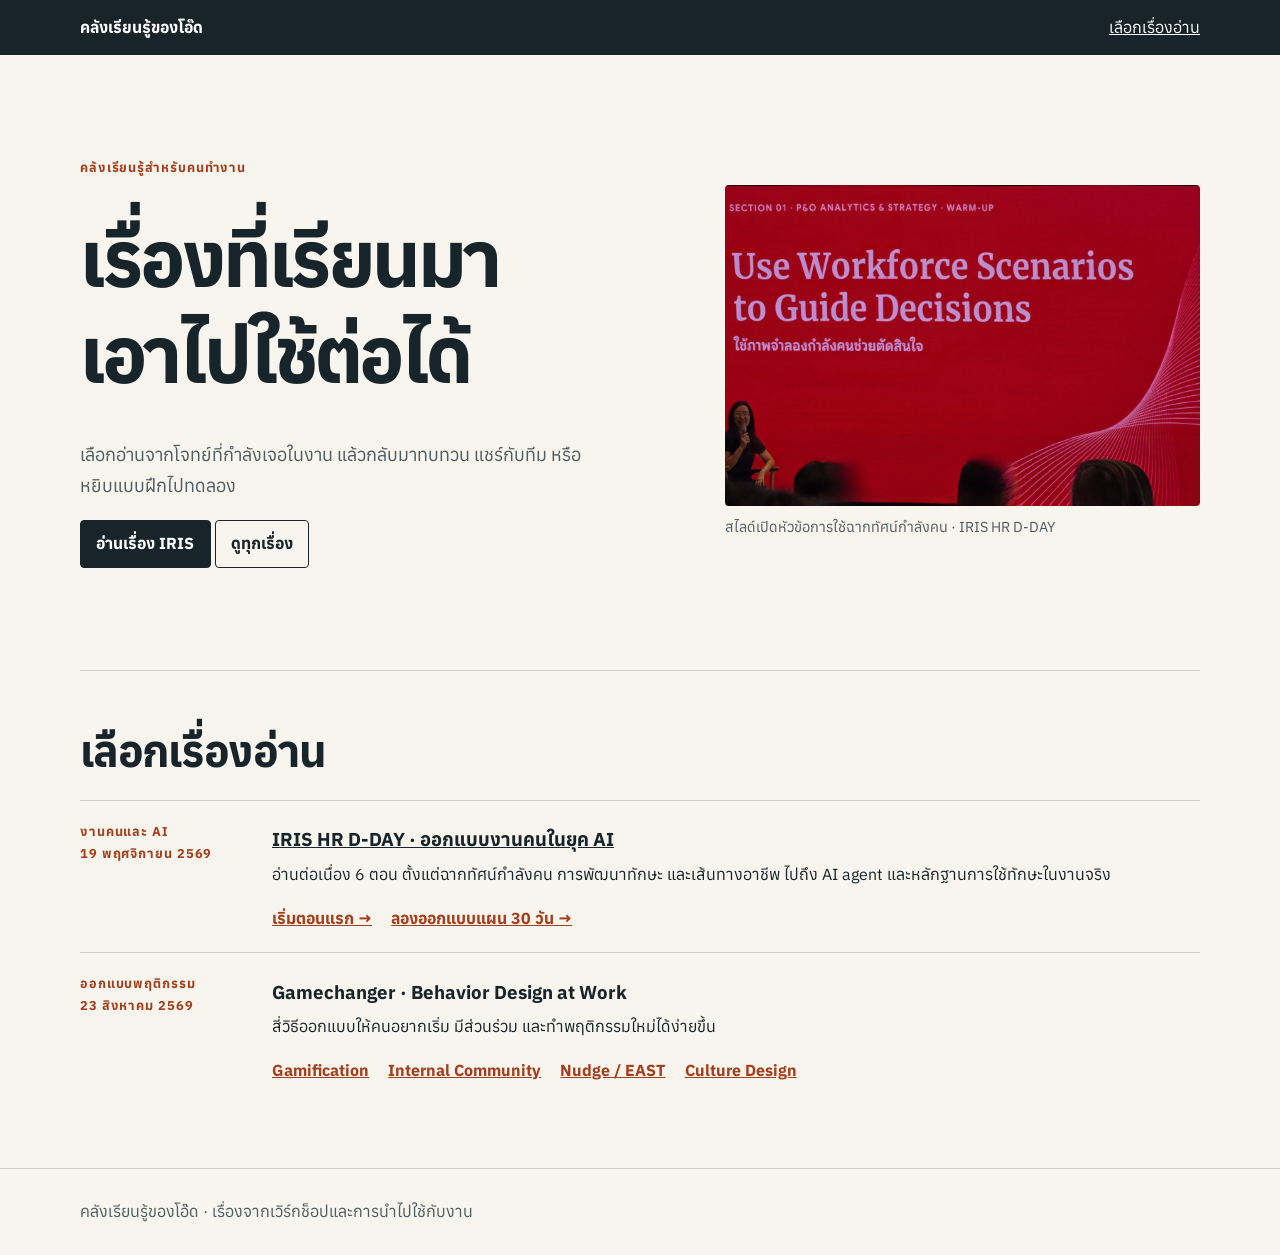
==== commit 2e9daa3c: "Add IRIS learning story and public KM library" ====
--- a/index.html
+++ b/index.html
@@ -1 +1,14 @@
-<!doctype html><html lang="th"><head><meta charset="utf-8"><meta name="viewport" content="width=device-width,initial-scale=1"><meta name="theme-color" content="#f7f5ef"><title>Behavior Design KM — Gamechanger Workshop Notes</title><meta name="description" content="คลังสรุปจาก Gamechanger: Designing High-Performing Organizations แยกเป็น Gamification, Internal Community, Nudge / EAST และ Culture Design"><link rel="stylesheet" href="style-v2.css?v=20260823-7"></head><body id="top"><header class="top"><div class="wrap topin"><a class="brand" href="index.html"><span class="mark">BD</span><span>Behavior Design KM</span></a><nav class="nav"><a href="gamification.html">Gamification</a><a href="community.html">Community</a><a href="nudge.html">Nudge</a><a href="culture.html">Culture</a></nav></div></header><main><section class="hero"><div class="wrap"><div class="eyebrow">Knowledge Notes</div><div class="event">Gamechanger: Designing High-Performing Organizations · 23 Aug 2026</div><h1>สรุปคลาสแบบเปิดกลับมาแล้วรู้ว่า “ใช้กับงานยังไง”</h1><p class="lead">แยกเป็น 4 เรื่องเพื่อให้อ่านง่ายขึ้น: <b>Gamification · Internal Community · Nudge / EAST · Culture Design</b> แต่ละหน้ามีภาพสรุป Framework, เนื้อหาที่เรียนจริง, เครื่องมือที่อาจารย์แชร์ และตัวอย่างการนำไปใช้</p><div class="visualFrame"><img src="assets/home-overview.svg?v=7" alt="ภาพรวม Behavior Design at Work"><div class="visualNote">ภาพรวมทั้งคลาส — เลือกเปิดอ่านเฉพาะเรื่องที่อยากทบทวนได้เลย</div></div><div class="topicGrid"><a class="topic" href="gamification.html"><div class="num">01 · GAMIFICATION</div><h3>ทำให้คนอยากเริ่ม เห็นความคืบหน้า และอยากทำต่อ</h3><p>Behavioral Science, B=MAT, Autonomy–Mastery–Purpose, PBL, Beyond PBL และเครื่องมือ Motivation–Action–Feedback</p><span class="go">เปิดอ่าน →</span></a><a class="topic" href="community.html"><div class="num">02 · INTERNAL COMMUNITY</div><h3>เปลี่ยนผู้เข้าร่วมให้กลายเป็นผู้มีส่วนร่วมและเจ้าของ</h3><p>Execution Gap, Knowledge Silo, Spotify Chapters & Guilds และ GANG Framework แบบทีละขั้น</p><span class="go">เปิดอ่าน →</span></a><a class="topic" href="nudge.html"><div class="num">03 · NUDGE / EAST</div><h3>ออกแบบทางเลือกและสภาพแวดล้อมให้พฤติกรรมเกิดง่ายขึ้น</h3><p>Choice Architecture, Default, Salience, Commitment, EAST และการกลับด้านเพื่อลดพฤติกรรม</p><span class="go">เปิดอ่าน →</span></a><a class="topic" href="culture.html"><div class="num">04 · CULTURE DESIGN</div><h3>ทำให้ผู้นำ ระบบ วิธีทำงาน และสภาพแวดล้อมไปทางเดียวกัน</h3><p>5 Culture Levers, Growth Mindset, Microsoft case, People Practices และ Business Process</p><span class="go">เปิดอ่าน →</span></a></div></div></section><section class="section"><div class="wrap"><div class="sectionHead"><div><div class="kicker">วิธีใช้คลังนี้</div><h2>ไม่ต้องอ่านเรียงก็ได้</h2></div><p class="intro">เลือกจากโจทย์ที่กำลังเจอในงาน แล้วเปิดเรื่องที่ตรงที่สุด จากนั้นค่อยย้อนดู Framework และตัวอย่างในคลาส</p></div><div class="grid4"><article class="panel"><span class="tag">คนยังไม่อยากเริ่ม</span><h3>Gamification</h3><p>ดู Motivation tools และ Feedback ที่ช่วยให้เห็นความก้าวหน้า</p></article><article class="panel"><span class="tag">ความรู้ยังเป็น Silo</span><h3>Community</h3><p>ดู GANG Framework และวิธีขยับ Join → Contribute → Lead</p></article><article class="panel"><span class="tag">ขั้นตอนยังฝืด</span><h3>Nudge / EAST</h3><p>ดู Easy, Attractive, Social, Timely และตัวอย่าง Choice Architecture</p></article><article class="panel"><span class="tag">อยากเปลี่ยนวิธีทำงาน</span><h3>Culture Design</h3><p>ดู Leader Behaviour, People Practices, Process และ Environment</p></article></div><div class="callout">แกนกลางของทั้งวันเหมือนกัน: <b>เริ่มจากพฤติกรรมที่อยากเห็นก่อน</b> แล้วค่อยเลือกเครื่องมือหรือออกแบบระบบให้พฤติกรรมนั้นเกิดง่ายขึ้น</div></div></section></main><footer class="footer"><div class="wrap">Behavior Design KM · Workshop learning notes from Gamechanger: Designing High-Performing Organizations</div></footer><nav class="mobileDock"><a href="gamification.html">Game</a><a href="community.html">Community</a><a href="nudge.html">Nudge</a><a href="culture.html">Culture</a></nav></body></html>+<!doctype html>
+<html lang="th"><head><meta charset="utf-8"><meta name="viewport" content="width=device-width,initial-scale=1">
+<title>คลังเรียนรู้ของโอ๊ด</title><meta name="description" content="คลังความรู้จากเวิร์กช็อป Behavior Design และ IRIS HR D-DAY"><meta name="theme-color" content="#17252a">
+<link rel="stylesheet" href="km.css"></head><body>
+<a class="skip" href="#main">ข้ามไปเนื้อหา</a>
+<header class="bar"><div class="wrap"><a class="brand" href="index.html">คลังเรียนรู้ของโอ๊ด</a><nav aria-label="เมนูหลัก"><a href="index.html#library">เลือกเรื่องอ่าน</a></nav></div></header>
+<main id="main"><section class="hero wrap"><div><div class="flag">คลังเรียนรู้สำหรับคนทำงาน</div>
+<h1>เรื่องที่เรียนมา<br>เอาไปใช้ต่อได้</h1><p>เลือกอ่านจากโจทย์ที่กำลังเจอในงาน แล้วกลับมาทบทวน แชร์กับทีม หรือหยิบแบบฝึกไปทดลอง</p>
+<a class="button" href="iris.html">อ่านเรื่อง IRIS</a> <a class="button secondary" href="#library">ดูทุกเรื่อง</a></div><figure><img src="assets/iris/workforce.jpg" width="1500" height="904" alt="สไลด์เปิดหัวข้อการใช้ฉากทัศน์กำลังคน" fetchpriority="high"><figcaption>สไลด์เปิดหัวข้อการใช้ฉากทัศน์กำลังคน · IRIS HR D-DAY</figcaption></figure></section><section id="library" class="shelf wrap"><h2>เลือกเรื่องอ่าน</h2>
+<article class="entry"><div class="flag">งานคนและ AI<br>19 พฤศจิกายน 2569</div><div><h3><a href="iris.html">IRIS HR D-DAY · ออกแบบงานคนในยุค AI</a></h3><p>อ่านต่อเนื่อง 6 ตอน ตั้งแต่ฉากทัศน์กำลังคน การพัฒนาทักษะ และเส้นทางอาชีพ ไปถึง AI agent และหลักฐานการใช้ทักษะในงานจริง</p><div class="links"><a href="iris.html#planning">เริ่มตอนแรก →</a><a href="iris.html#try">ลองออกแบบแผน 30 วัน →</a></div></div></article>
+<article class="entry"><div class="flag">ออกแบบพฤติกรรม<br>23 สิงหาคม 2569</div><div><h3>Gamechanger · Behavior Design at Work</h3><p>สี่วิธีออกแบบให้คนอยากเริ่ม มีส่วนร่วม และทำพฤติกรรมใหม่ได้ง่ายขึ้น</p>
+<div class="links"><a href="gamification.html">Gamification</a><a href="community.html">Internal Community</a><a href="nudge.html">Nudge / EAST</a><a href="culture.html">Culture Design</a></div></div></article></section></main>
+<footer><div class="wrap">คลังเรียนรู้ของโอ๊ด · เรื่องจากเวิร์กช็อปและการนำไปใช้กับงาน</div></footer>
+</body></html>
--- a/km.css
+++ b/km.css
@@ -0,0 +1,5 @@
+@import url('https://fonts.googleapis.com/css2?family=Anuphan:wght@400;500;600;700&display=swap');
+:root{color-scheme:light;--ink:#17252a;--muted:#4d5c60;--paper:#f7f5ed;--line:#cdcfc4;--accent:#a53e1c;--light:#ffe3c7}
+*{box-sizing:border-box}body{margin:0;background:var(--paper);color:var(--ink);font:1rem/1.72 Anuphan,Tahoma,sans-serif}a{color:inherit}button,textarea{font:inherit}button{cursor:pointer}img{display:block;width:100%;height:auto}figure{margin:0}figcaption{color:var(--muted);font-size:.9rem;margin-top:.55rem}p{margin:0 0 1em}h1,h2,h3{line-height:1.25;text-wrap:balance;margin:.4em 0 .5em}h1{font-size:clamp(2.6rem,6vw,5.7rem);letter-spacing:-.045em}h2{font-size:clamp(1.65rem,3.4vw,3rem);letter-spacing:-.028em}.wrap{width:min(1120px,calc(100% - 36px));margin-inline:auto}.bar{background:var(--ink);color:white}.bar .wrap{display:flex;align-items:center;justify-content:space-between;gap:1rem;padding-block:.85rem;flex-wrap:wrap}.brand{font-weight:700;text-decoration:none}.bar a:hover{text-decoration:underline}.flag,.number{font-size:.8rem;font-weight:700;letter-spacing:.07em;color:var(--accent)}.hero{display:grid;grid-template-columns:1.1fr .9fr;gap:clamp(1.2rem,5vw,4rem);align-items:center;padding-block:clamp(2.6rem,8vw,7rem);border-bottom:1px solid var(--line)}.hero img{aspect-ratio:1.48;object-fit:cover;border-radius:4px}.hero p{max-width:46ch;color:var(--muted);font-size:1.12rem}.button{display:inline-block;padding:.58rem .96rem;background:var(--ink);border:1px solid var(--ink);color:white;border-radius:4px;text-decoration:none;font-weight:700}.button:hover{background:#34484c}.button.secondary{background:transparent;color:var(--ink)}.button.secondary:hover{background:var(--light)}:focus-visible{outline:3px solid #b54c27;outline-offset:4px}.bar :focus-visible{outline-color:#ffb269}.shelf{padding-block:2.2rem 4rem}.entry{border-top:1px solid var(--line);padding:1.25rem 0;display:grid;grid-template-columns:11rem 1fr;gap:1rem}.links{display:flex;gap:.55rem 1.2rem;flex-wrap:wrap}.links a{color:var(--accent);font-weight:700}.reading{display:grid;grid-template-columns:14rem minmax(0,45rem);gap:clamp(1.5rem,5vw,4.8rem);padding-top:2.2rem}.toc{position:sticky;top:1rem;align-self:start}.toc a{display:block;padding:.28rem 0}.toc label{display:block;margin-top:1rem}.toc progress{width:100%;accent-color:var(--accent)}.chapter{border-bottom:1px solid var(--line);padding:0 0 2.3rem;margin-bottom:2.4rem}.chapter p{max-width:68ch}.chapter figure{margin:1.25rem 0}.case{border-left:3px solid var(--accent);padding:.8rem 1rem;background:#f1eadf;margin:1rem 0}.case p:last-child{margin-bottom:0}details{padding:.65rem 0;border-top:1px solid var(--line);margin:.85rem 0}summary{cursor:pointer;font-weight:700}details p{margin:.5rem 0}.chapter .button{margin-top:.4rem}.chapter .button[aria-pressed=true]{background:var(--light);color:var(--ink)}.progressline{position:fixed;inset:0 0 auto;height:4px;z-index:4;background:#f8dfbd;pointer-events:none}.progressline i{display:block;width:100%;height:100%;background:#c55329;transform:scaleX(0);transform-origin:left;transition:transform .15s ease}footer{padding:1.8rem 0;border-top:1px solid var(--line);color:var(--muted)}.actions{display:flex;gap:.65rem;align-items:center;flex-wrap:wrap}textarea{width:100%;min-height:130px;background:white;border:1px solid #8a9191;padding:.6rem;color:var(--ink)}.skip{position:absolute;top:-10rem;background:white;color:var(--ink);z-index:6;padding:.4rem}.skip:focus{top:.75rem}.sr{position:absolute;width:1px;height:1px;overflow:hidden;clip-path:inset(50%)}[hidden]{display:none!important}
+@media(max-width:730px){.hero,.entry,.reading{grid-template-columns:1fr;gap:1rem}.toc{position:static;border-bottom:1px solid var(--line);padding-bottom:1rem}.bar .wrap{gap:.4rem 1rem}.entry{gap:.2rem}.hero img{aspect-ratio:auto}.reading{padding-top:1.25rem}}
+@media(prefers-reduced-motion:reduce){*,*::before,*::after{transition:none!important;scroll-behavior:auto!important}}
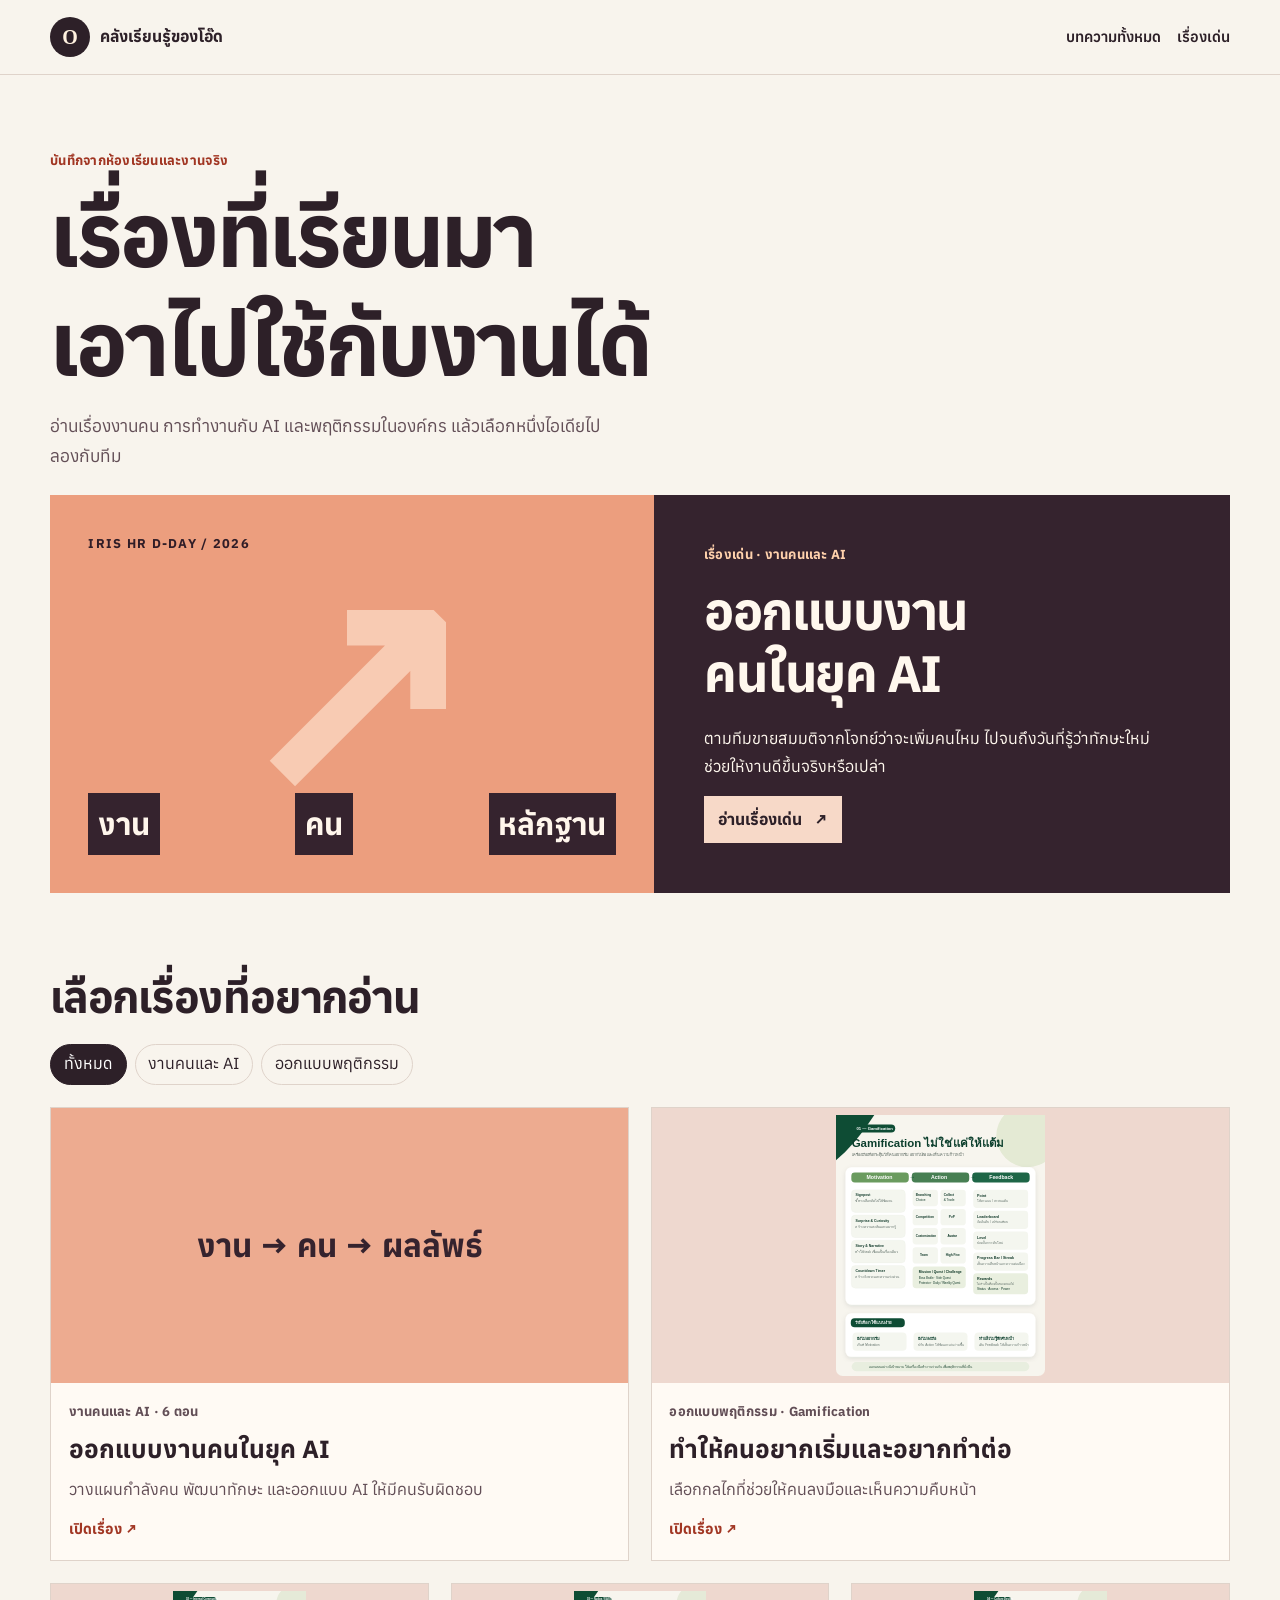
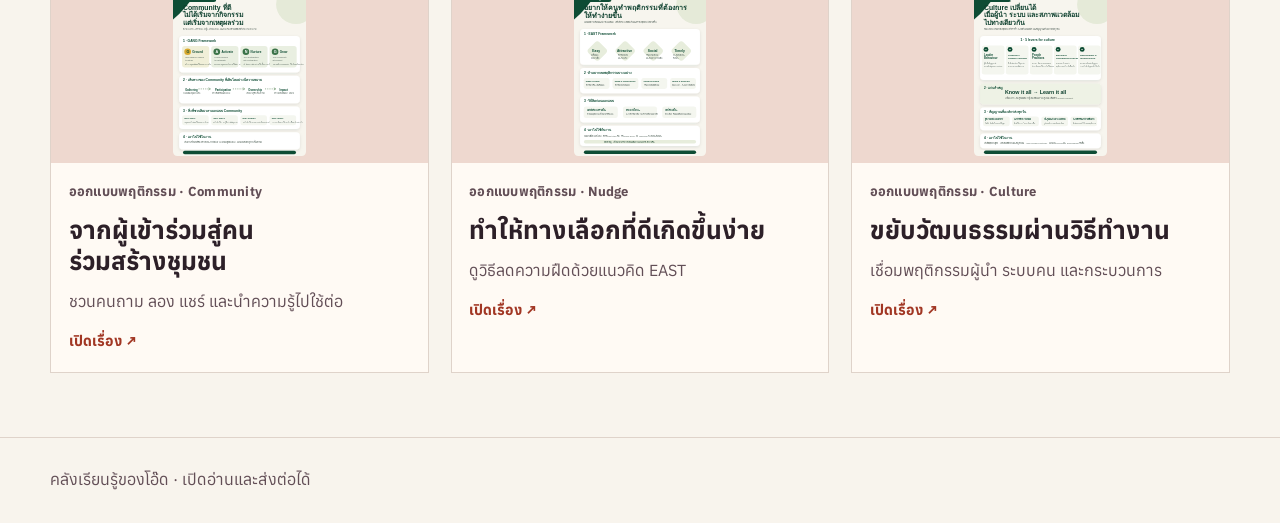
==== commit f47b9ddc: "Redesign learning blog and redraw IRIS teaching diagrams" ====
--- a/index.html
+++ b/index.html
@@ -1,14 +1,37 @@
 <!doctype html>
-<html lang="th"><head><meta charset="utf-8"><meta name="viewport" content="width=device-width,initial-scale=1">
-<title>คลังเรียนรู้ของโอ๊ด</title><meta name="description" content="คลังความรู้จากเวิร์กช็อป Behavior Design และ IRIS HR D-DAY"><meta name="theme-color" content="#17252a">
-<link rel="stylesheet" href="km.css"></head><body>
+<html lang="th"><head><meta charset="utf-8"><meta name="viewport" content="width=device-width, initial-scale=1">
+<title>คลังเรียนรู้ของโอ๊ด · บล็อกความรู้</title>
+<meta name="description" content="บทอ่านเรื่องการพัฒนาคน การทำงานกับ AI และการออกแบบพฤติกรรมในองค์กร">
+<meta name="theme-color" content="#f8f4ed">
+<link rel="stylesheet" href="km.css"><link rel="stylesheet" href="blog.css"><script defer src="blog.js"></script>
+</head><body class="blog-home">
 <a class="skip" href="#main">ข้ามไปเนื้อหา</a>
-<header class="bar"><div class="wrap"><a class="brand" href="index.html">คลังเรียนรู้ของโอ๊ด</a><nav aria-label="เมนูหลัก"><a href="index.html#library">เลือกเรื่องอ่าน</a></nav></div></header>
-<main id="main"><section class="hero wrap"><div><div class="flag">คลังเรียนรู้สำหรับคนทำงาน</div>
-<h1>เรื่องที่เรียนมา<br>เอาไปใช้ต่อได้</h1><p>เลือกอ่านจากโจทย์ที่กำลังเจอในงาน แล้วกลับมาทบทวน แชร์กับทีม หรือหยิบแบบฝึกไปทดลอง</p>
-<a class="button" href="iris.html">อ่านเรื่อง IRIS</a> <a class="button secondary" href="#library">ดูทุกเรื่อง</a></div><figure><img src="assets/iris/workforce.jpg" width="1500" height="904" alt="สไลด์เปิดหัวข้อการใช้ฉากทัศน์กำลังคน" fetchpriority="high"><figcaption>สไลด์เปิดหัวข้อการใช้ฉากทัศน์กำลังคน · IRIS HR D-DAY</figcaption></figure></section><section id="library" class="shelf wrap"><h2>เลือกเรื่องอ่าน</h2>
-<article class="entry"><div class="flag">งานคนและ AI<br>19 พฤศจิกายน 2569</div><div><h3><a href="iris.html">IRIS HR D-DAY · ออกแบบงานคนในยุค AI</a></h3><p>อ่านต่อเนื่อง 6 ตอน ตั้งแต่ฉากทัศน์กำลังคน การพัฒนาทักษะ และเส้นทางอาชีพ ไปถึง AI agent และหลักฐานการใช้ทักษะในงานจริง</p><div class="links"><a href="iris.html#planning">เริ่มตอนแรก →</a><a href="iris.html#try">ลองออกแบบแผน 30 วัน →</a></div></div></article>
-<article class="entry"><div class="flag">ออกแบบพฤติกรรม<br>23 สิงหาคม 2569</div><div><h3>Gamechanger · Behavior Design at Work</h3><p>สี่วิธีออกแบบให้คนอยากเริ่ม มีส่วนร่วม และทำพฤติกรรมใหม่ได้ง่ายขึ้น</p>
-<div class="links"><a href="gamification.html">Gamification</a><a href="community.html">Internal Community</a><a href="nudge.html">Nudge / EAST</a><a href="culture.html">Culture Design</a></div></div></article></section></main>
-<footer><div class="wrap">คลังเรียนรู้ของโอ๊ด · เรื่องจากเวิร์กช็อปและการนำไปใช้กับงาน</div></footer>
-</body></html>+<header class="blog-header"><div class="blog-wrap">
+<a class="blog-brand" href="index.html"><span class="blog-mark" aria-hidden="true">O</span>คลังเรียนรู้ของโอ๊ด</a>
+<nav aria-label="เมนูหลัก"><a href="#library">บทความทั้งหมด</a><a href="iris.html">เรื่องเด่น</a></nav>
+</div></header>
+<main class="blog-wrap" id="main">
+<section class="blog-intro"><p class="blog-label">บันทึกจากห้องเรียนและงานจริง</p>
+<h1>เรื่องที่เรียนมา<br>เอาไปใช้กับงานได้</h1>
+<p>อ่านเรื่องงานคน การทำงานกับ AI และพฤติกรรมในองค์กร แล้วเลือกหนึ่งไอเดียไปลองกับทีม</p></section>
+<article class="feature-post" aria-labelledby="featured-title">
+<div class="feature-art" aria-label="สามแกนของเรื่อง: งาน คน และหลักฐาน">
+  <span class="feature-art-meta">IRIS HR D-DAY / 2026</span>
+  <div class="feature-symbol" aria-hidden="true">↗</div>
+  <div class="feature-art-words" aria-hidden="true"><span>งาน</span><span>คน</span><span>หลักฐาน</span></div>
+</div>
+<div class="feature-copy"><p class="blog-label">เรื่องเด่น · งานคนและ AI</p><h2 id="featured-title">ออกแบบงานคนในยุค AI</h2>
+<p>ตามทีมขายสมมติจากโจทย์ว่าจะเพิ่มคนไหม ไปจนถึงวันที่รู้ว่าทักษะใหม่ช่วยให้งานดีขึ้นจริงหรือเปล่า</p>
+<a class="blog-cta" href="iris.html">อ่านเรื่องเด่น <span aria-hidden="true">↗</span></a></div></article>
+<section class="blog-shelf" id="library" aria-labelledby="library-heading">
+<h2 id="library-heading">เลือกเรื่องที่อยากอ่าน</h2>
+<div class="blog-filters" aria-label="กรองบทความ" hidden><button type="button" data-filter="all" aria-pressed="true">ทั้งหมด</button><button type="button" data-filter="people" aria-pressed="false">งานคนและ AI</button><button type="button" data-filter="behavior" aria-pressed="false">ออกแบบพฤติกรรม</button><span class="sr" id="blog-count" role="status"></span></div>
+<div class="blog-grid">
+<article class="blog-card entry" data-category="people"><a href="iris.html"><div class="card-art" aria-hidden="true"><span>งาน → คน → ผลลัพธ์</span></div><div class="blog-card-copy"><p class="blog-label">งานคนและ AI · 6 ตอน</p><h3>ออกแบบงานคนในยุค AI</h3><p>วางแผนกำลังคน พัฒนาทักษะ และออกแบบ AI ให้มีคนรับผิดชอบ</p><strong>เปิดเรื่อง ↗</strong></div></a></article>
+<article class="blog-card entry" data-category="behavior"><a href="gamification.html"><img class="diagram" src="assets/gamification-map.svg" alt="" loading="lazy"><div class="blog-card-copy"><p class="blog-label">ออกแบบพฤติกรรม · Gamification</p><h3>ทำให้คนอยากเริ่มและอยากทำต่อ</h3><p>เลือกกลไกที่ช่วยให้คนลงมือและเห็นความคืบหน้า</p><strong>เปิดเรื่อง ↗</strong></div></a></article>
+<article class="blog-card entry" data-category="behavior"><a href="community.html"><img class="diagram" src="assets/community-map.svg" alt="" loading="lazy"><div class="blog-card-copy"><p class="blog-label">ออกแบบพฤติกรรม · Community</p><h3>จากผู้เข้าร่วมสู่คนร่วมสร้างชุมชน</h3><p>ชวนคนถาม ลอง แชร์ และนำความรู้ไปใช้ต่อ</p><strong>เปิดเรื่อง ↗</strong></div></a></article>
+<article class="blog-card entry" data-category="behavior"><a href="nudge.html"><img class="diagram" src="assets/nudge-east.svg" alt="" loading="lazy"><div class="blog-card-copy"><p class="blog-label">ออกแบบพฤติกรรม · Nudge</p><h3>ทำให้ทางเลือกที่ดีเกิดขึ้นง่าย</h3><p>ดูวิธีลดความฝืดด้วยแนวคิด EAST</p><strong>เปิดเรื่อง ↗</strong></div></a></article>
+<article class="blog-card entry" data-category="behavior"><a href="culture.html"><img class="diagram" src="assets/culture-map.svg" alt="" loading="lazy"><div class="blog-card-copy"><p class="blog-label">ออกแบบพฤติกรรม · Culture</p><h3>ขยับวัฒนธรรมผ่านวิธีทำงาน</h3><p>เชื่อมพฤติกรรมผู้นำ ระบบคน และกระบวนการ</p><strong>เปิดเรื่อง ↗</strong></div></a></article>
+</div></section></main>
+<footer class="blog-footer"><div class="blog-wrap">คลังเรียนรู้ของโอ๊ด · เปิดอ่านและส่งต่อได้</div></footer>
+</body></html>
--- a/blog.css
+++ b/blog.css
@@ -0,0 +1,79 @@
+@import url("https://fonts.googleapis.com/css2?family=Anuphan:wght@400;500;600;700&display=swap");
+:root{--blog-paper:#f8f4ed;--blog-ink:#2d2028;--blog-muted:#624e56;--blog-accent:#a13623;--blog-line:#dfd3ca;--blog-peach:#f7d9c8}
+.blog-home,.blog-story,.blog-archive{background:var(--blog-paper);color:var(--blog-ink);font-family:Anuphan,"Noto Sans Thai",Tahoma,sans-serif}
+.blog-wrap{width:min(1180px,calc(100% - 40px));margin-inline:auto}
+.blog-home a:focus-visible,.blog-home button:focus-visible,.blog-story a:focus-visible,.blog-story button:focus-visible,.blog-archive a:focus-visible{outline:3px solid var(--blog-accent);outline-offset:4px}
+.blog-home a,.blog-story a{ text-underline-offset:.2em }
+.blog-header{border-bottom:1px solid var(--blog-line);background:var(--blog-paper)}
+.blog-header .blog-wrap{display:flex;justify-content:space-between;gap:.6rem 1.5rem;align-items:center;flex-wrap:wrap;min-height:74px;padding-block:.65rem}
+.blog-brand{display:inline-flex;align-items:center;gap:.65rem;color:var(--blog-ink);font-weight:700;text-decoration:none}
+.blog-mark{display:grid;place-items:center;width:40px;height:40px;background:var(--blog-ink);color:#fff1df;border-radius:50%;font:700 1.25rem Georgia,serif}
+.blog-header nav{display:flex;flex-wrap:wrap;gap:1rem;font-size:.92rem;font-weight:600}
+.blog-header nav a{color:var(--blog-ink);text-decoration:none}.blog-header nav a:hover{text-decoration:underline}
+.blog-intro{padding:clamp(2.2rem,6vw,4.7rem) 0 1.5rem}
+.blog-label{font-size:.82rem;font-weight:700;color:var(--blog-accent);margin:0 0 .48rem;letter-spacing:.02em}
+.blog-intro h1{font-size:clamp(2.3rem,7vw,5.45rem);letter-spacing:-.035em;margin:0 0 .8rem}
+.blog-intro p:last-child{max-width:55ch;color:var(--blog-muted);font-size:1.08rem;margin:0}
+.feature-post{display:grid;grid-template-columns:1.05fr 1fr;background:#35232e;color:#fff8ee;overflow:hidden;margin-bottom:clamp(2.7rem,6vw,5.5rem)}
+.feature-post figure{position:relative;min-width:0;margin:0}
+.feature-post img{width:100%;height:100%;min-height:320px;object-fit:cover}
+.feature-post figcaption{position:absolute;bottom:.6rem;left:.7rem;margin:0;background:#35232e;color:white;padding:.18rem .5rem}
+.feature-copy{padding:clamp(1.3rem,4vw,3.1rem);align-self:center}
+.feature-copy .blog-label{color:#ffd1ac}
+.feature-copy h2{font-size:clamp(1.9rem,4vw,3.55rem);margin:.25em 0 .4em;line-height:1.22}
+.feature-copy p{max-width:45ch}
+.blog-cta{display:inline-flex;gap:.7rem;align-items:center;background:var(--blog-peach);color:var(--blog-ink);padding:.62rem .9rem;font-weight:700;text-decoration:none;border:0;transition:background .18s ease}
+.blog-cta:hover{background:#fff0df}
+.blog-shelf{padding-bottom:4rem;scroll-margin-top:1.5rem}
+.blog-shelf h2{margin:.15em 0 .45em}
+.blog-filters{display:flex;flex-wrap:wrap;gap:.5rem;margin-bottom:1.4rem}
+.blog-filters button{padding:.36rem .8rem;border:1px solid var(--blog-line);background:transparent;color:var(--blog-ink);border-radius:50px}
+.blog-filters button[aria-pressed=true]{background:var(--blog-ink);color:white;border-color:var(--blog-ink)}
+.blog-grid{display:grid;grid-template-columns:repeat(6,minmax(0,1fr));gap:1.35rem}
+.blog-card{grid-column:span 2;background:#fffaf4;border:1px solid var(--blog-line);min-width:0;transition:transform .2s ease}
+.blog-card:hover{transform:translateY(-3px)}
+.blog-card:first-child{grid-column:span 3}.blog-card:nth-child(2){grid-column:span 3}
+.blog-card a{display:flex;height:100%;flex-direction:column;text-decoration:none}
+.blog-card img{aspect-ratio:2.1;object-fit:cover;background:#eed8cf}
+.blog-card .diagram{object-fit:contain;padding:.45rem}
+.blog-card-copy{padding:1.1rem}
+.blog-card h3{font-size:clamp(1.15rem,2vw,1.55rem);margin:.2em 0 .45em}
+.blog-card p{color:var(--blog-muted);margin:0 0 .7rem}
+.blog-card strong{color:var(--blog-accent);font-size:.9rem}
+.blog-footer{padding:1.8rem 0;border-top:1px solid var(--blog-line);color:var(--blog-muted)}
+.blog-story .hero{align-items:center;padding-block:clamp(1.8rem,5vw,4rem);border-color:var(--blog-line)}
+.blog-story .hero img{aspect-ratio:auto;border-radius:0}
+.blog-story .hero h1{font-size:clamp(2.5rem,6vw,5rem);letter-spacing:-.035em}
+.blog-story .reading{padding-bottom:3rem}
+.blog-story .toc{border-left:2px solid var(--blog-line);padding-left:1rem}
+.blog-story .toc a{font-size:.94rem}
+.blog-story .chapter{border-color:var(--blog-line)}
+.blog-story .chapter .case{background:#f5e8dd}
+.blog-next{background:#f1e5db;padding:1.25rem;margin-block:2rem}
+.blog-next h2{font-size:1.55rem;margin-top:0}
+.blog-next a{font-weight:700;color:var(--blog-accent)}
+.blog-archive{--paper:var(--blog-paper);--ink:var(--blog-ink);--muted:var(--blog-muted);--line:var(--blog-line);--brand:var(--blog-accent);--green:var(--blog-accent)}
+.blog-archive .top{background:var(--blog-paper)}
+.blog-archive .top .mark{background:var(--blog-ink);color:white;border-radius:50%}
+.blog-archive .hero{background:var(--blog-paper)}
+.blog-home [hidden],.blog-story [hidden]{display:none!important}
+@media(max-width:800px){.blog-card,.blog-card:first-child,.blog-card:nth-child(2){grid-column:span 3}}
+@media(max-width:600px){.blog-wrap{width:calc(100% - 30px)}.blog-header .blog-wrap{min-height:62px}.blog-header nav{gap:.6rem}.feature-post{grid-template-columns:1fr}.feature-post img{min-height:0;aspect-ratio:1.6}.blog-grid{grid-template-columns:1fr}.blog-card,.blog-card:first-child,.blog-card:nth-child(2){grid-column:auto}}
+@media(prefers-reduced-motion:reduce){.blog-cta,.blog-card{transition:none}.blog-card:hover{transform:none}}
+.blog-grid .blog-card{display:block;padding:0}
+.feature-art{position:relative;isolation:isolate;overflow:hidden;display:flex;flex-direction:column;justify-content:space-between;min-height:285px;padding:clamp(.9rem,4vw,2.4rem);background:#ec9e7e;color:#301d27}
+.feature-art-meta{font-size:.8rem;font-weight:700;letter-spacing:.1em}
+.feature-symbol{position:absolute;z-index:-1;inset:50% 0 auto;text-align:center;transform:translateY(-50%);font:700 clamp(8rem,24vw,18rem)/1 Georgia,serif;color:#f8cbb3}
+.feature-art-words{display:flex;justify-content:space-between;gap:.35rem;font-weight:700;font-size:clamp(1rem,3vw,1.9rem)}
+.feature-art-words span{padding:.15em .32em;background:#35232e;color:#fff6ec}
+.card-art{display:grid;place-items:center;aspect-ratio:2.1;background:#edab90;color:#35232e;padding:.6rem;font-weight:700;font-size:clamp(1.1rem,3vw,2rem)}
+.blog-story .story-art{min-height:240px}
+.explain-figure{background:#f4e3d7;border-top:4px solid var(--blog-accent);padding:clamp(.85rem,3vw,1.5rem)}
+.explain-figure figcaption{font-size:1.2rem;font-weight:700;color:var(--blog-ink);margin:0 0 .85rem}
+.explain-figure ol{display:grid;grid-template-columns:repeat(2,minmax(0,1fr));list-style:none;counter-reset:steps;gap:.65rem;padding:0;margin:0}
+.explain-figure li{padding:.65rem .75rem;background:#fffaf4;border:1px solid var(--blog-line);display:grid;align-content:start;gap:.2rem;min-width:0}
+.flow-index{color:var(--blog-accent);font-weight:700;font-size:.85rem}
+.explain-figure li span:last-child,.context-note small{color:var(--blog-muted)}
+.explain-figure p{margin:.6rem 0 0;font-size:.84rem;color:var(--blog-muted)}
+.context-note{padding:.55rem 0 1rem}.context-note h3{margin:.25rem 0 .5rem;font-size:1.2rem}.context-note p{margin:0 0 .55rem}
+@media(max-width:440px){.feature-art,.blog-story .story-art{min-height:200px}.explain-figure ol{grid-template-columns:1fr}}
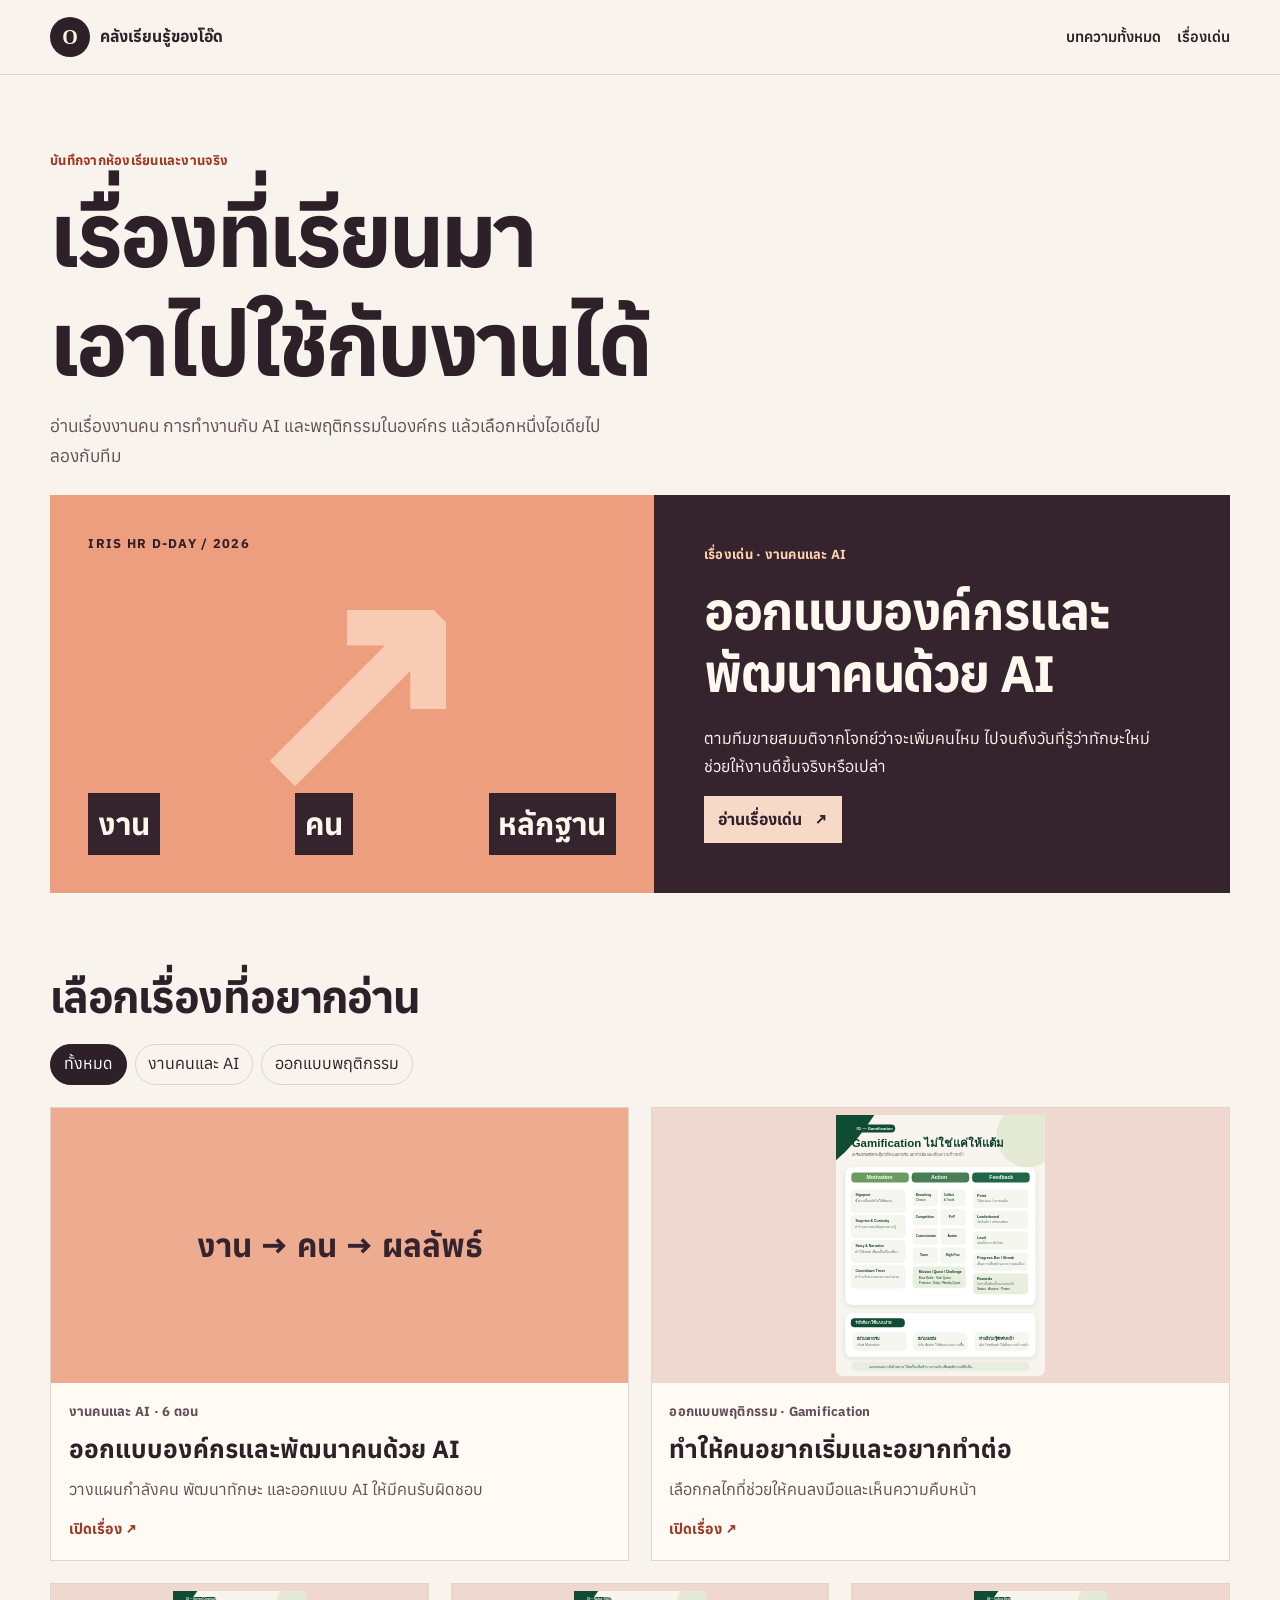
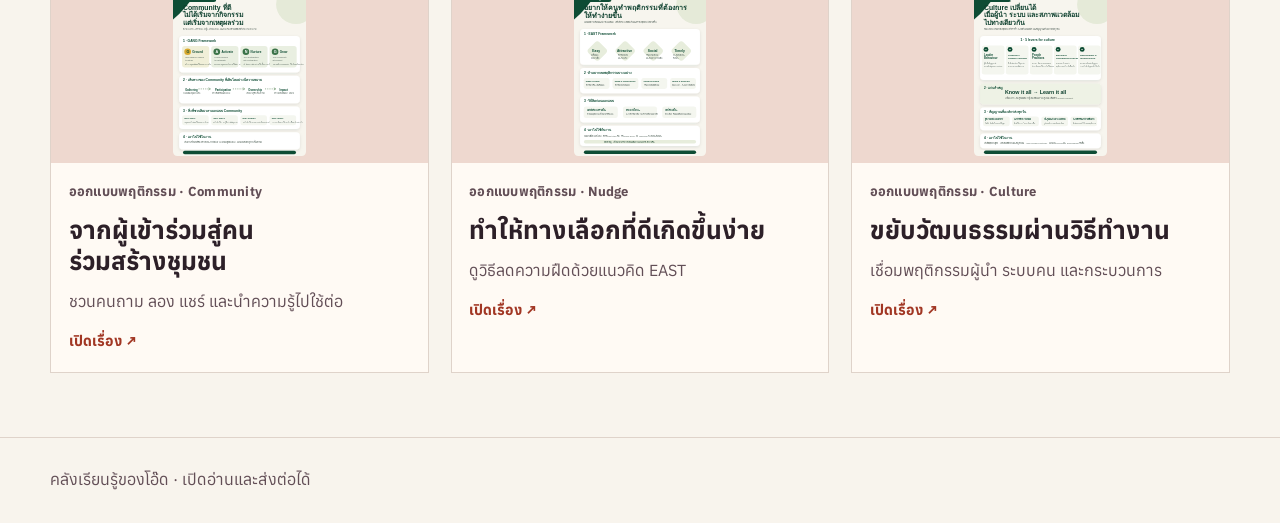
==== commit 65e04040: "Use seminar principles as public IRIS headings" ====
--- a/index.html
+++ b/index.html
@@ -20,14 +20,14 @@
   <div class="feature-symbol" aria-hidden="true">↗</div>
   <div class="feature-art-words" aria-hidden="true"><span>งาน</span><span>คน</span><span>หลักฐาน</span></div>
 </div>
-<div class="feature-copy"><p class="blog-label">เรื่องเด่น · งานคนและ AI</p><h2 id="featured-title">ออกแบบงานคนในยุค AI</h2>
+<div class="feature-copy"><p class="blog-label">เรื่องเด่น · งานคนและ AI</p><h2 id="featured-title">ออกแบบองค์กรและพัฒนาคนด้วย AI</h2>
 <p>ตามทีมขายสมมติจากโจทย์ว่าจะเพิ่มคนไหม ไปจนถึงวันที่รู้ว่าทักษะใหม่ช่วยให้งานดีขึ้นจริงหรือเปล่า</p>
 <a class="blog-cta" href="iris.html">อ่านเรื่องเด่น <span aria-hidden="true">↗</span></a></div></article>
 <section class="blog-shelf" id="library" aria-labelledby="library-heading">
 <h2 id="library-heading">เลือกเรื่องที่อยากอ่าน</h2>
 <div class="blog-filters" aria-label="กรองบทความ" hidden><button type="button" data-filter="all" aria-pressed="true">ทั้งหมด</button><button type="button" data-filter="people" aria-pressed="false">งานคนและ AI</button><button type="button" data-filter="behavior" aria-pressed="false">ออกแบบพฤติกรรม</button><span class="sr" id="blog-count" role="status"></span></div>
 <div class="blog-grid">
-<article class="blog-card entry" data-category="people"><a href="iris.html"><div class="card-art" aria-hidden="true"><span>งาน → คน → ผลลัพธ์</span></div><div class="blog-card-copy"><p class="blog-label">งานคนและ AI · 6 ตอน</p><h3>ออกแบบงานคนในยุค AI</h3><p>วางแผนกำลังคน พัฒนาทักษะ และออกแบบ AI ให้มีคนรับผิดชอบ</p><strong>เปิดเรื่อง ↗</strong></div></a></article>
+<article class="blog-card entry" data-category="people"><a href="iris.html"><div class="card-art" aria-hidden="true"><span>งาน → คน → ผลลัพธ์</span></div><div class="blog-card-copy"><p class="blog-label">งานคนและ AI · 6 ตอน</p><h3>ออกแบบองค์กรและพัฒนาคนด้วย AI</h3><p>วางแผนกำลังคน พัฒนาทักษะ และออกแบบ AI ให้มีคนรับผิดชอบ</p><strong>เปิดเรื่อง ↗</strong></div></a></article>
 <article class="blog-card entry" data-category="behavior"><a href="gamification.html"><img class="diagram" src="assets/gamification-map.svg" alt="" loading="lazy"><div class="blog-card-copy"><p class="blog-label">ออกแบบพฤติกรรม · Gamification</p><h3>ทำให้คนอยากเริ่มและอยากทำต่อ</h3><p>เลือกกลไกที่ช่วยให้คนลงมือและเห็นความคืบหน้า</p><strong>เปิดเรื่อง ↗</strong></div></a></article>
 <article class="blog-card entry" data-category="behavior"><a href="community.html"><img class="diagram" src="assets/community-map.svg" alt="" loading="lazy"><div class="blog-card-copy"><p class="blog-label">ออกแบบพฤติกรรม · Community</p><h3>จากผู้เข้าร่วมสู่คนร่วมสร้างชุมชน</h3><p>ชวนคนถาม ลอง แชร์ และนำความรู้ไปใช้ต่อ</p><strong>เปิดเรื่อง ↗</strong></div></a></article>
 <article class="blog-card entry" data-category="behavior"><a href="nudge.html"><img class="diagram" src="assets/nudge-east.svg" alt="" loading="lazy"><div class="blog-card-copy"><p class="blog-label">ออกแบบพฤติกรรม · Nudge</p><h3>ทำให้ทางเลือกที่ดีเกิดขึ้นง่าย</h3><p>ดูวิธีลดความฝืดด้วยแนวคิด EAST</p><strong>เปิดเรื่อง ↗</strong></div></a></article>
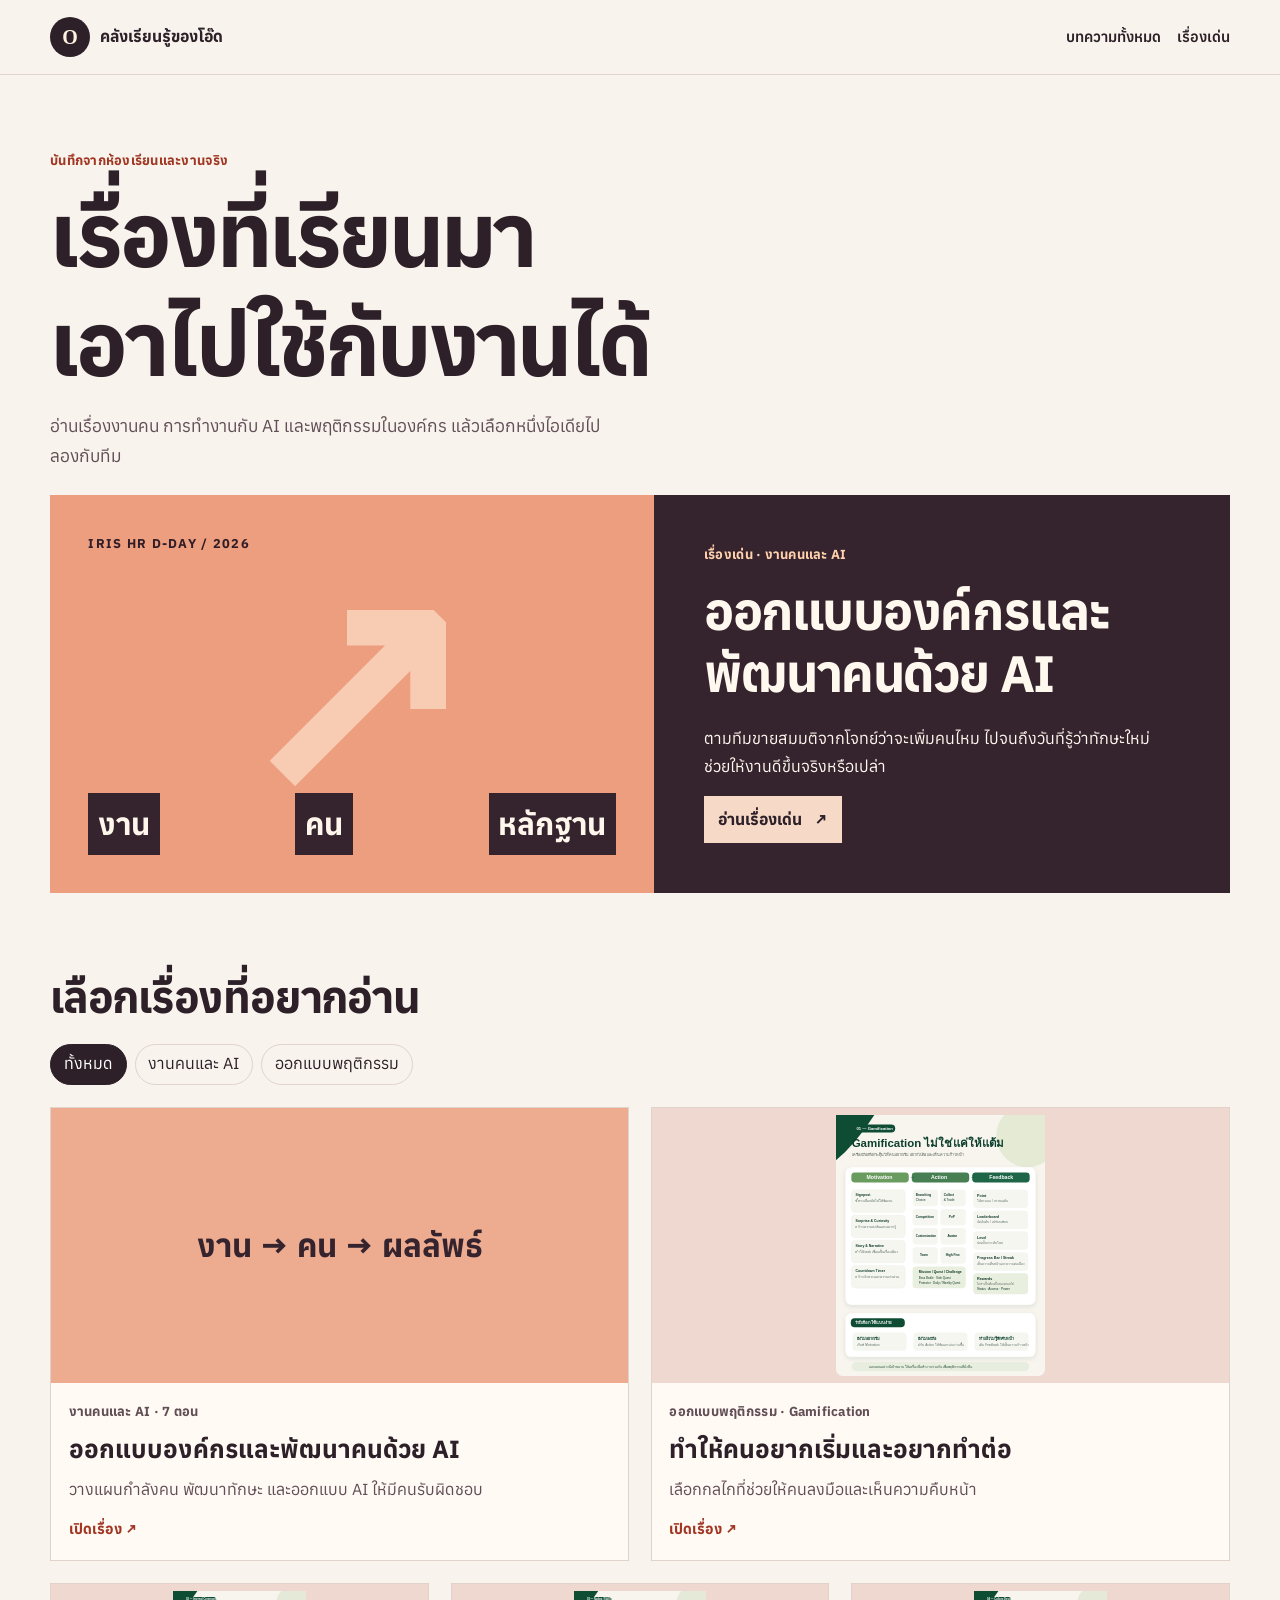
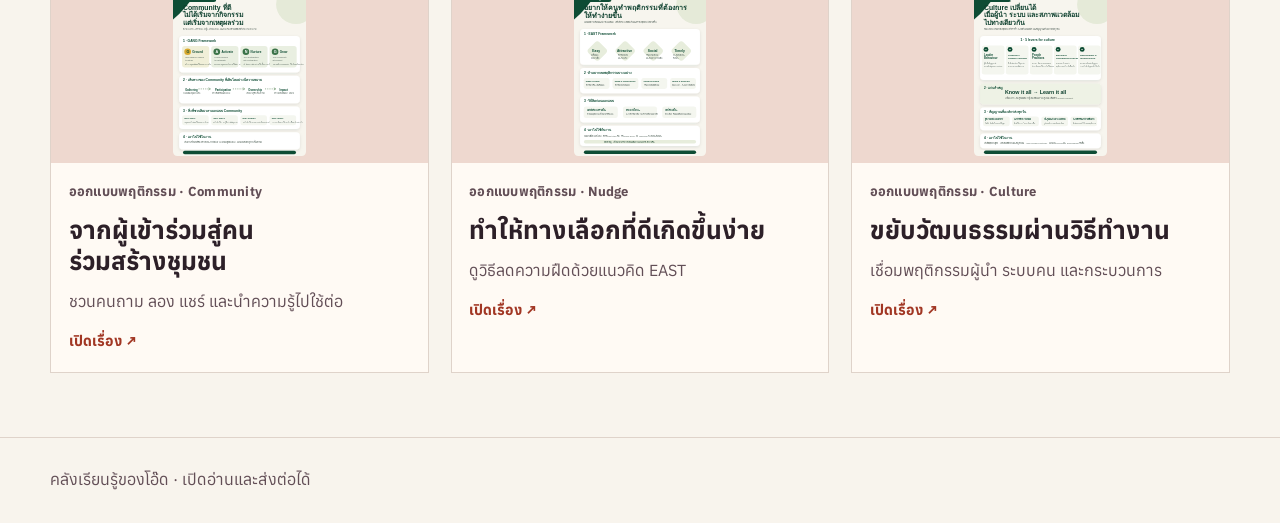
==== commit a2c6e9d6: "Recover detailed IRIS cases and competency matrices" ====
--- a/index.html
+++ b/index.html
@@ -27,7 +27,7 @@
 <h2 id="library-heading">เลือกเรื่องที่อยากอ่าน</h2>
 <div class="blog-filters" aria-label="กรองบทความ" hidden><button type="button" data-filter="all" aria-pressed="true">ทั้งหมด</button><button type="button" data-filter="people" aria-pressed="false">งานคนและ AI</button><button type="button" data-filter="behavior" aria-pressed="false">ออกแบบพฤติกรรม</button><span class="sr" id="blog-count" role="status"></span></div>
 <div class="blog-grid">
-<article class="blog-card entry" data-category="people"><a href="iris.html"><div class="card-art" aria-hidden="true"><span>งาน → คน → ผลลัพธ์</span></div><div class="blog-card-copy"><p class="blog-label">งานคนและ AI · 6 ตอน</p><h3>ออกแบบองค์กรและพัฒนาคนด้วย AI</h3><p>วางแผนกำลังคน พัฒนาทักษะ และออกแบบ AI ให้มีคนรับผิดชอบ</p><strong>เปิดเรื่อง ↗</strong></div></a></article>
+<article class="blog-card entry" data-category="people"><a href="iris.html"><div class="card-art" aria-hidden="true"><span>งาน → คน → ผลลัพธ์</span></div><div class="blog-card-copy"><p class="blog-label">งานคนและ AI · 7 ตอน</p><h3>ออกแบบองค์กรและพัฒนาคนด้วย AI</h3><p>วางแผนกำลังคน พัฒนาทักษะ และออกแบบ AI ให้มีคนรับผิดชอบ</p><strong>เปิดเรื่อง ↗</strong></div></a></article>
 <article class="blog-card entry" data-category="behavior"><a href="gamification.html"><img class="diagram" src="assets/gamification-map.svg" alt="" loading="lazy"><div class="blog-card-copy"><p class="blog-label">ออกแบบพฤติกรรม · Gamification</p><h3>ทำให้คนอยากเริ่มและอยากทำต่อ</h3><p>เลือกกลไกที่ช่วยให้คนลงมือและเห็นความคืบหน้า</p><strong>เปิดเรื่อง ↗</strong></div></a></article>
 <article class="blog-card entry" data-category="behavior"><a href="community.html"><img class="diagram" src="assets/community-map.svg" alt="" loading="lazy"><div class="blog-card-copy"><p class="blog-label">ออกแบบพฤติกรรม · Community</p><h3>จากผู้เข้าร่วมสู่คนร่วมสร้างชุมชน</h3><p>ชวนคนถาม ลอง แชร์ และนำความรู้ไปใช้ต่อ</p><strong>เปิดเรื่อง ↗</strong></div></a></article>
 <article class="blog-card entry" data-category="behavior"><a href="nudge.html"><img class="diagram" src="assets/nudge-east.svg" alt="" loading="lazy"><div class="blog-card-copy"><p class="blog-label">ออกแบบพฤติกรรม · Nudge</p><h3>ทำให้ทางเลือกที่ดีเกิดขึ้นง่าย</h3><p>ดูวิธีลดความฝืดด้วยแนวคิด EAST</p><strong>เปิดเรื่อง ↗</strong></div></a></article>
--- a/blog.css
+++ b/blog.css
@@ -77,3 +77,27 @@
 .explain-figure p{margin:.6rem 0 0;font-size:.84rem;color:var(--blog-muted)}
 .context-note{padding:.55rem 0 1rem}.context-note h3{margin:.25rem 0 .5rem;font-size:1.2rem}.context-note p{margin:0 0 .55rem}
 @media(max-width:440px){.feature-art,.blog-story .story-art{min-height:200px}.explain-figure ol{grid-template-columns:1fr}}
+.iris-intro{padding-block:clamp(2rem,6vw,4.8rem) 2rem}
+.iris-intro h1{font-size:clamp(2.35rem,6vw,5.35rem);line-height:1.2;margin:.33em 0;max-width:18ch}
+.iris-lead{max-width:65ch;color:var(--blog-muted);font-size:clamp(1.05rem,2vw,1.35rem)}
+.iris-jumps{display:flex;gap:.45rem;flex-wrap:wrap;margin:1.25rem 0}
+.iris-jumps a{background:#fffaf4;border:1px solid var(--blog-line);border-radius:50px;padding:.42rem .75rem;font-weight:700;text-decoration:none}
+.iris-jumps a:hover{background:var(--blog-peach)}
+.iris-overview{margin-bottom:1.5rem}
+.iris-map{background:#f2e2d6;padding:clamp(.9rem,3vw,2rem);border:1px solid var(--blog-line)}
+.iris-map ol{display:grid;grid-template-columns:repeat(3,minmax(0,1fr));gap:.75rem;margin:0;padding:0;list-style:none}
+.iris-map li{background:#fffaf4;padding:1rem;border-top:4px solid var(--blog-accent);min-width:0}
+.iris-map strong{font-size:1.28rem}.iris-map p{margin:.45rem 0}.iris-map a{color:var(--blog-accent);font-weight:700}
+.iris-use{margin:1.3rem 0 .8rem;padding:1rem 1.15rem;background:#f3e5dc;border-left:4px solid var(--blog-accent)}
+.iris-use h3{margin:.18rem 0 .55rem}.iris-use p:last-child{margin-bottom:0}
+@media(max-width:680px){.iris-map ol{grid-template-columns:1fr}}
+.iris-depth{margin:1.45rem 0;border-top:1px solid var(--blog-line);padding-top:.7rem}
+.iris-depth h3{font-size:1.35rem;line-height:1.35}
+.iris-depth li+li{margin-top:.45rem}
+.iris-data{margin:.9rem 0 1.15rem;max-width:100%}
+.iris-data table{width:100%;border-collapse:collapse;table-layout:fixed;background:#fffaf4;font-size:.94rem}
+.iris-data th,.iris-data td{text-align:left;vertical-align:top;padding:.6rem .64rem;border:1px solid var(--blog-line);overflow-wrap:anywhere}
+.iris-data thead th{background:#f2e2d6}
+.iris-data th:first-child{width:27%}
+.iris-data td strong{display:block}
+@media(max-width:440px){.iris-data table{font-size:.85rem}.iris-data th,.iris-data td{padding:.35rem}}
